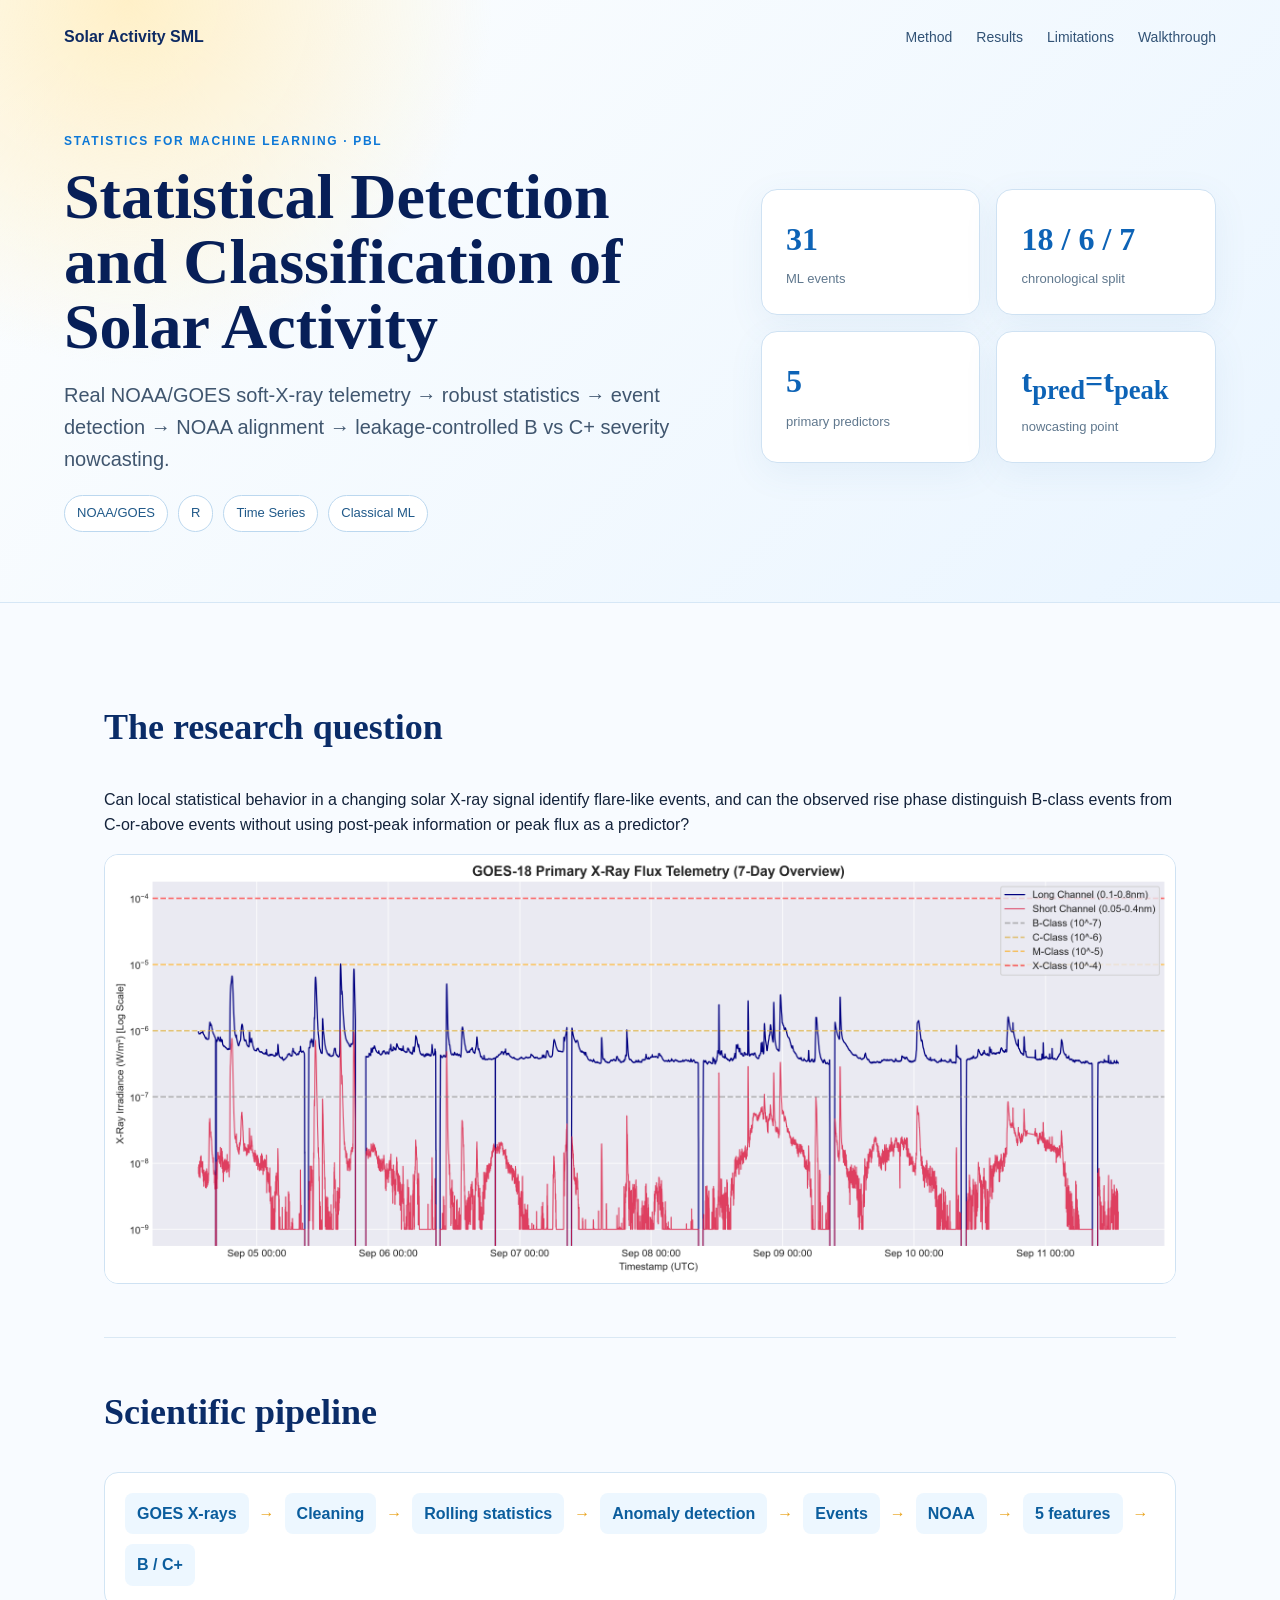
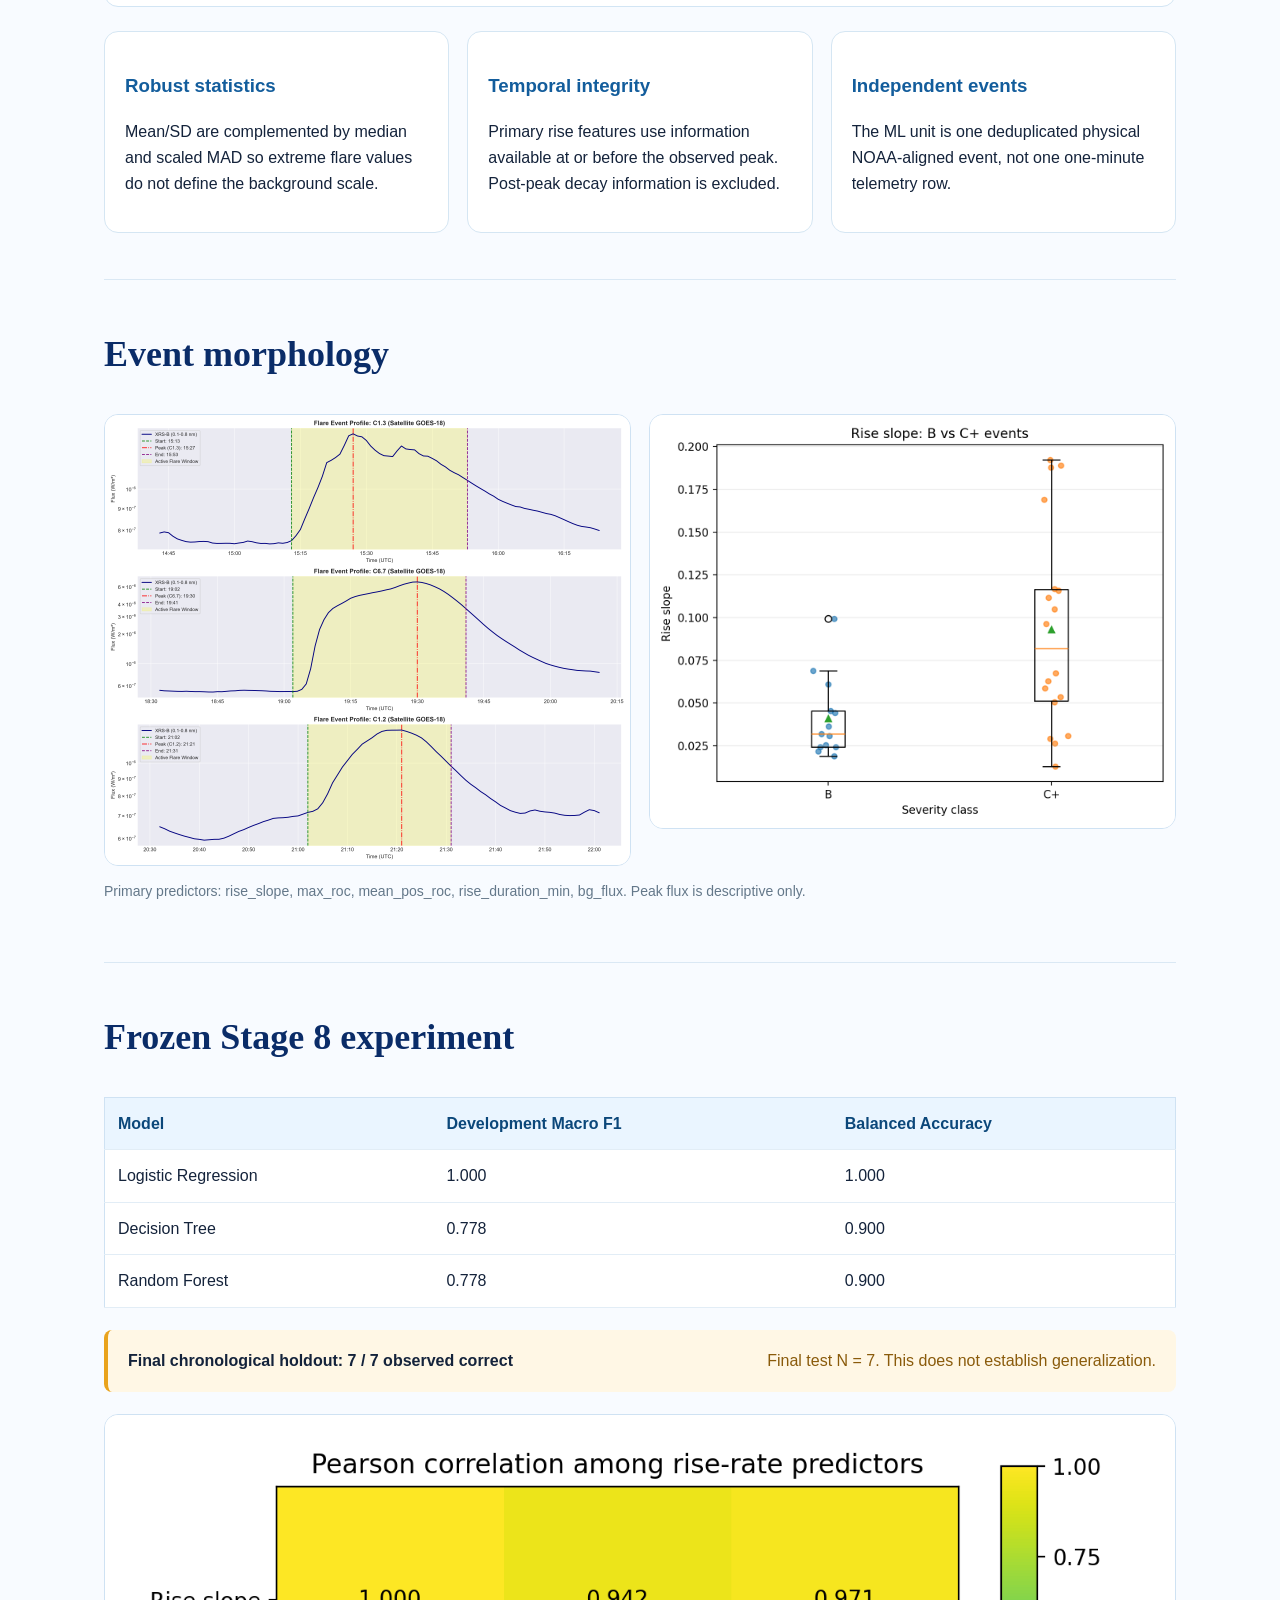
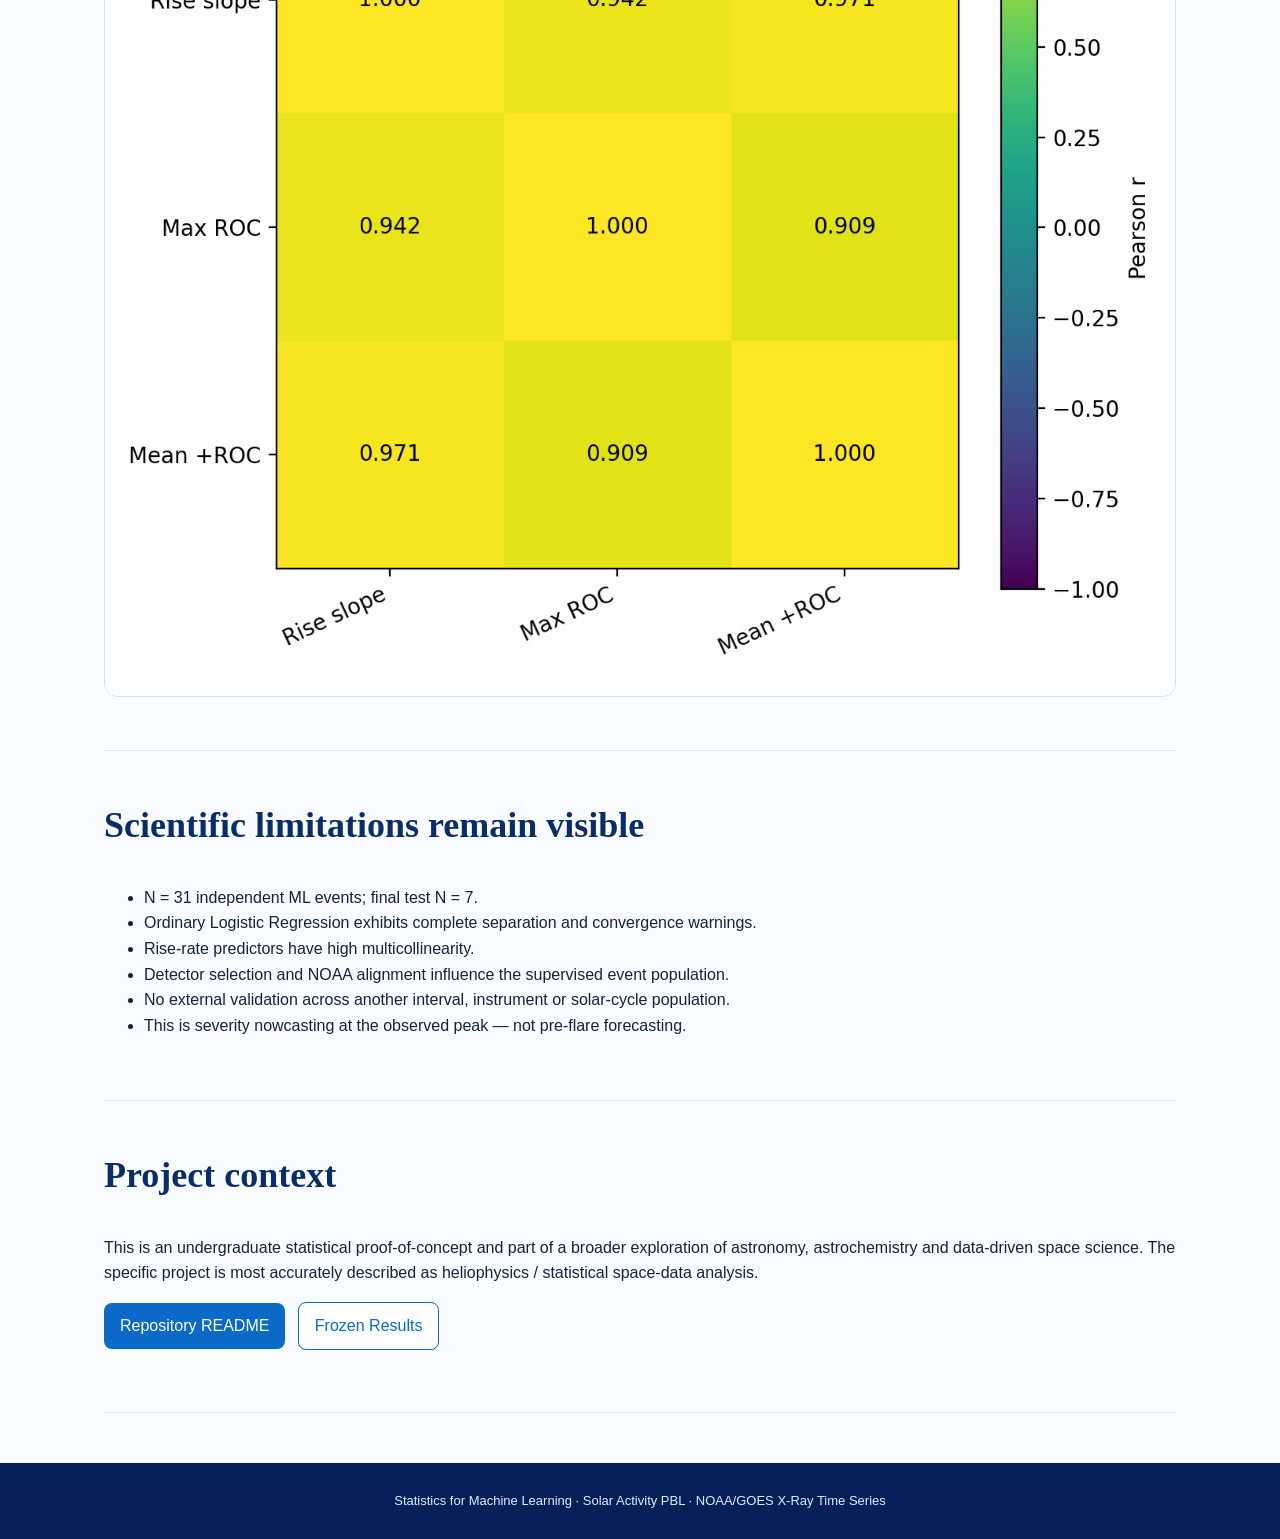
==== index.html @ cb5216b3 "Initial release: solar activity SML PBL" ====
<!doctype html>
<html lang="en">
<head>
  <meta charset="utf-8">
  <meta name="viewport" content="width=device-width,initial-scale=1">
  <meta name="description" content="Statistics for Machine Learning project using NOAA/GOES solar X-ray telemetry for statistical event detection and B vs C+ severity nowcasting.">
  <title>Solar Activity SML | GOES X-Ray Time Series</title>
  <link rel="stylesheet" href="styles.css">
</head>
<body>
<header class="hero">
  <nav><strong>Solar Activity SML</strong><a href="#method">Method</a><a href="#results">Results</a><a href="#limitations">Limitations</a><a href="PROJECT_WALKTHROUGH.md">Walkthrough</a></nav>
  <div class="hero-grid">
    <div>
      <p class="eyebrow">STATISTICS FOR MACHINE LEARNING · PBL</p>
      <h1>Statistical Detection and Classification of Solar Activity</h1>
      <p class="lead">Real NOAA/GOES soft-X-ray telemetry → robust statistics → event detection → NOAA alignment → leakage-controlled B vs C+ severity nowcasting.</p>
      <div class="chips"><span>NOAA/GOES</span><span>R</span><span>Time Series</span><span>Classical ML</span></div>
    </div>
    <div class="metric-grid">
      <div><b>31</b><span>ML events</span></div>
      <div><b>18 / 6 / 7</b><span>chronological split</span></div>
      <div><b>5</b><span>primary predictors</span></div>
      <div><b>t<sub>pred</sub>=t<sub>peak</sub></b><span>nowcasting point</span></div>
    </div>
  </div>
</header>

<main>
<section>
  <h2>The research question</h2>
  <p>Can local statistical behavior in a changing solar X-ray signal identify flare-like events, and can the observed rise phase distinguish B-class events from C-or-above events without using post-peak information or peak flux as a predictor?</p>
  <img src="web-assets/timeseries.png" alt="GOES X-ray time series">
</section>

<section id="method">
  <h2>Scientific pipeline</h2>
  <div class="pipeline">
    <span>GOES X-rays</span><i>→</i><span>Cleaning</span><i>→</i><span>Rolling statistics</span><i>→</i><span>Anomaly detection</span><i>→</i><span>Events</span><i>→</i><span>NOAA</span><i>→</i><span>5 features</span><i>→</i><span>B / C+</span>
  </div>
  <div class="cards">
    <article><h3>Robust statistics</h3><p>Mean/SD are complemented by median and scaled MAD so extreme flare values do not define the background scale.</p></article>
    <article><h3>Temporal integrity</h3><p>Primary rise features use information available at or before the observed peak. Post-peak decay information is excluded.</p></article>
    <article><h3>Independent events</h3><p>The ML unit is one deduplicated physical NOAA-aligned event, not one one-minute telemetry row.</p></article>
  </div>
</section>

<section>
  <h2>Event morphology</h2>
  <div class="two">
    <img src="web-assets/events.png" alt="Detected flare event profiles">
    <img src="web-assets/rise-slope.png" alt="B versus C+ rise slope">
  </div>
  <p class="caption">Primary predictors: rise_slope, max_roc, mean_pos_roc, rise_duration_min, bg_flux. Peak flux is descriptive only.</p>
</section>

<section id="results">
  <h2>Frozen Stage 8 experiment</h2>
  <table>
    <thead><tr><th>Model</th><th>Development Macro F1</th><th>Balanced Accuracy</th></tr></thead>
    <tbody>
      <tr><td>Logistic Regression</td><td>1.000</td><td>1.000</td></tr>
      <tr><td>Decision Tree</td><td>0.778</td><td>0.900</td></tr>
      <tr><td>Random Forest</td><td>0.778</td><td>0.900</td></tr>
    </tbody>
  </table>
  <div class="result-callout"><b>Final chronological holdout: 7 / 7 observed correct</b><span>Final test N = 7. This does not establish generalization.</span></div>
  <img src="web-assets/correlation.png" alt="Rise-rate predictor correlation">
</section>

<section id="limitations">
  <h2>Scientific limitations remain visible</h2>
  <ul>
    <li>N = 31 independent ML events; final test N = 7.</li>
    <li>Ordinary Logistic Regression exhibits complete separation and convergence warnings.</li>
    <li>Rise-rate predictors have high multicollinearity.</li>
    <li>Detector selection and NOAA alignment influence the supervised event population.</li>
    <li>No external validation across another interval, instrument or solar-cycle population.</li>
    <li>This is severity nowcasting at the observed peak — not pre-flare forecasting.</li>
  </ul>
</section>

<section>
  <h2>Project context</h2>
  <p>This is an undergraduate statistical proof-of-concept and part of a broader exploration of astronomy, astrochemistry and data-driven space science. The specific project is most accurately described as heliophysics / statistical space-data analysis.</p>
  <p><a class="button" href="README.md">Repository README</a> <a class="button secondary" href="FINAL_RESULTS.md">Frozen Results</a></p>
</section>
</main>

<footer>Statistics for Machine Learning · Solar Activity PBL · NOAA/GOES X-Ray Time Series</footer>
</body>
</html>
---- styles.css ----
*{box-sizing:border-box}html{scroll-behavior:smooth}body{margin:0;font-family:Inter,Segoe UI,Arial,sans-serif;color:#14233b;background:#f8fbff;line-height:1.6}a{color:#0b69c7}.hero{padding:24px max(5vw,24px) 70px;background:radial-gradient(circle at 10% 0,#fff0c8 0,transparent 28%),linear-gradient(135deg,#fdfefe,#eaf5ff);border-bottom:1px solid #d6e7f6}nav{display:flex;gap:24px;align-items:center;max-width:1200px;margin:auto}nav strong{margin-right:auto;color:#0d2a63}nav a{text-decoration:none;color:#315275;font-size:14px}.hero-grid{max-width:1200px;margin:70px auto 0;display:grid;grid-template-columns:1.4fr 1fr;gap:60px;align-items:center}.eyebrow{font-weight:700;letter-spacing:.14em;color:#0d78d7;font-size:12px}.hero h1{font-family:Georgia,serif;color:#071f58;font-size:clamp(42px,5vw,72px);line-height:1.02;margin:.2em 0}.lead{font-size:20px;color:#40566f;max-width:800px}.chips{display:flex;flex-wrap:wrap;gap:10px}.chips span{padding:7px 12px;border:1px solid #bcd8ef;border-radius:999px;background:#fff;color:#205989;font-size:13px}.metric-grid{display:grid;grid-template-columns:1fr 1fr;gap:16px}.metric-grid div{background:white;border:1px solid #cfe2f3;border-radius:16px;padding:24px;box-shadow:0 10px 35px #4e83ad14}.metric-grid b{display:block;font-family:Georgia,serif;color:#0d63b6;font-size:32px}.metric-grid span{font-size:13px;color:#60788e}main{max-width:1120px;margin:auto;padding:50px 24px}section{padding:46px 0;border-bottom:1px solid #dae8f4}h2{font-family:Georgia,serif;color:#0a2c68;font-size:36px;margin-top:0}h3{color:#135d9c}img{width:100%;border-radius:14px;border:1px solid #cfe2f3;background:white}.pipeline{display:flex;flex-wrap:wrap;gap:10px;align-items:center;padding:20px;border-radius:14px;background:white;border:1px solid #d2e5f4}.pipeline span{padding:8px 12px;background:#edf7ff;border-radius:8px;color:#0b5d9d;font-weight:600}.pipeline i{color:#e9a31d;font-style:normal}.cards,.two{display:grid;grid-template-columns:repeat(3,1fr);gap:18px;margin-top:24px}.two{grid-template-columns:1fr 1fr}.cards article{background:#fff;border:1px solid #d5e6f3;border-radius:14px;padding:20px}.caption{font-size:14px;color:#64788a}table{width:100%;border-collapse:collapse;background:white;border:1px solid #cfe2f3}th,td{text-align:left;padding:13px;border-bottom:1px solid #e2edf6}th{background:#eaf5ff;color:#0b477a}.result-callout{display:flex;justify-content:space-between;gap:20px;margin:22px 0;padding:18px 20px;background:#fff7e5;border-left:4px solid #e9a31d;border-radius:8px}.result-callout span{color:#8a5b0b}.button{display:inline-block;padding:10px 16px;border-radius:8px;background:#0b69c7;color:white;text-decoration:none;margin-right:8px}.button.secondary{background:#fff;color:#0b69c7;border:1px solid #0b69c7}footer{text-align:center;padding:28px;background:#071f58;color:#dbeeff;font-size:13px}@media(max-width:800px){.hero-grid,.cards,.two{grid-template-columns:1fr}.metric-grid{grid-template-columns:1fr 1fr}nav a{display:none}.result-callout{flex-direction:column}}
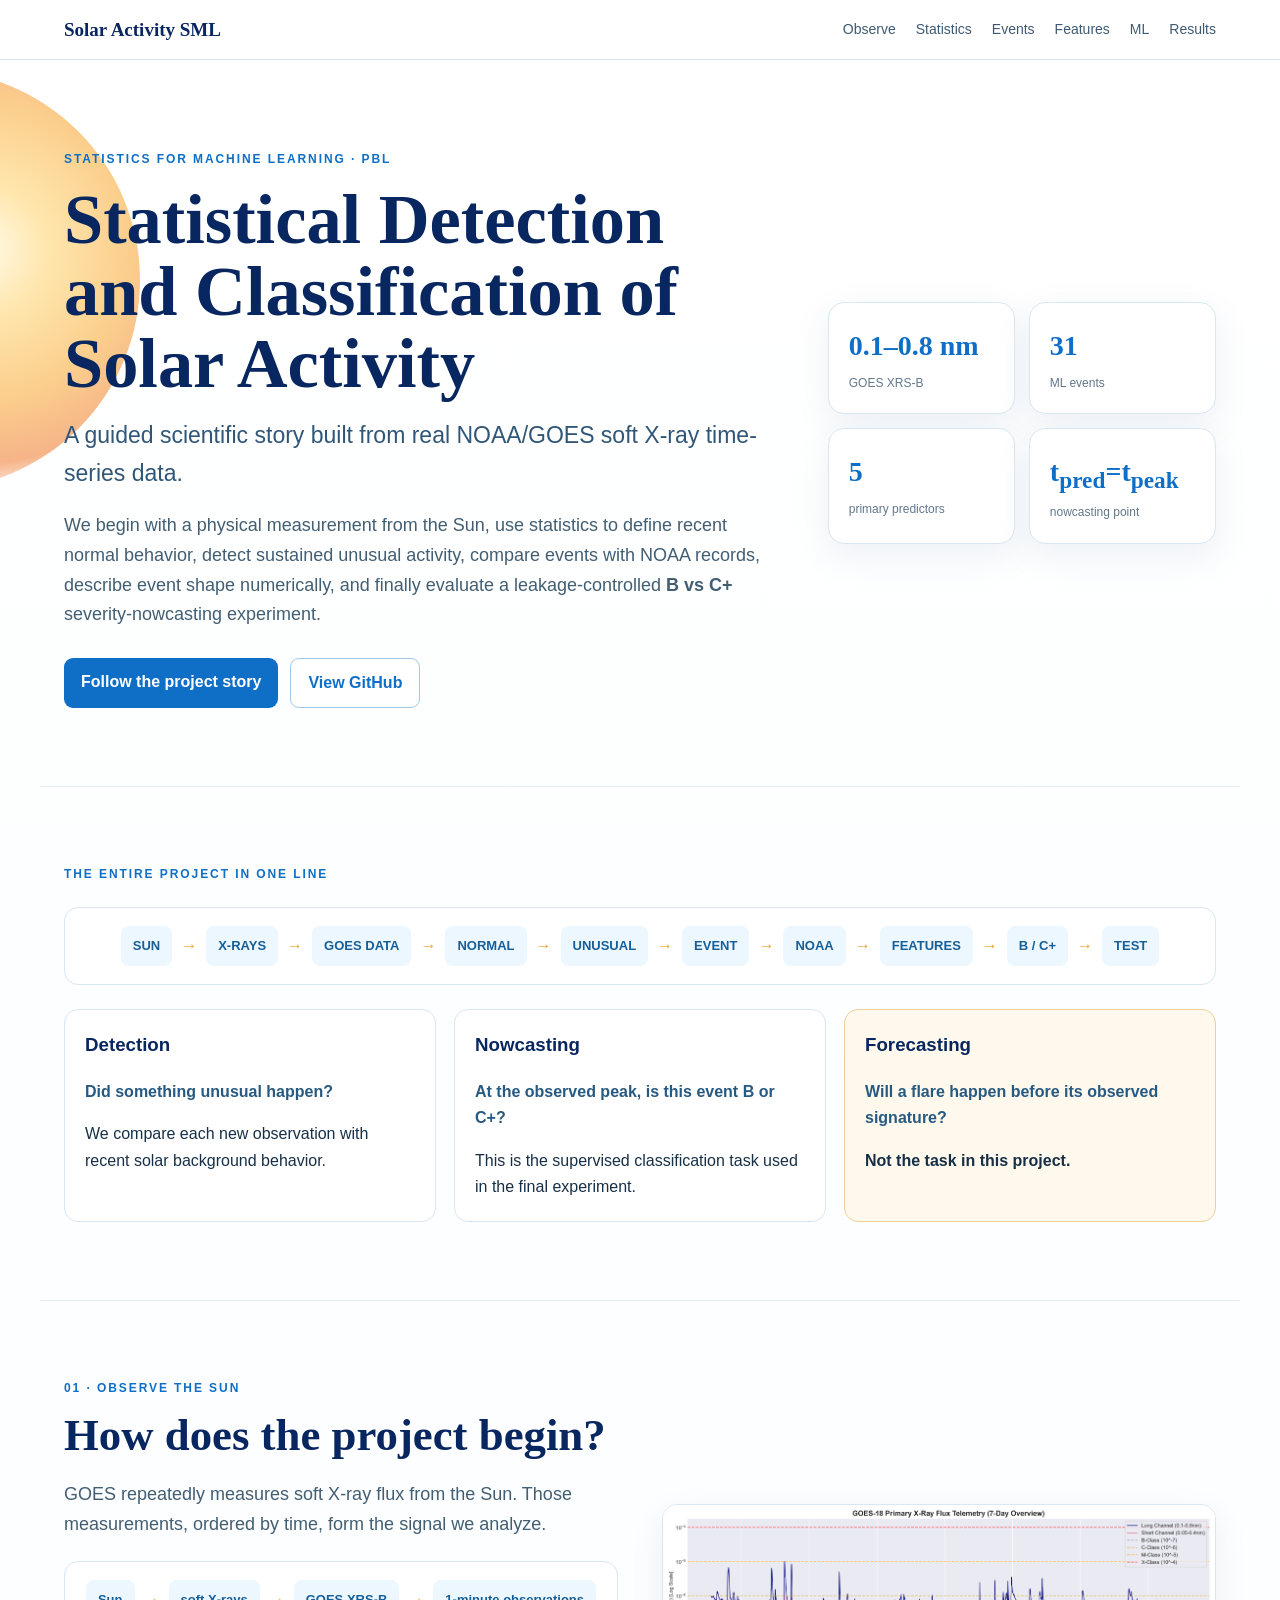
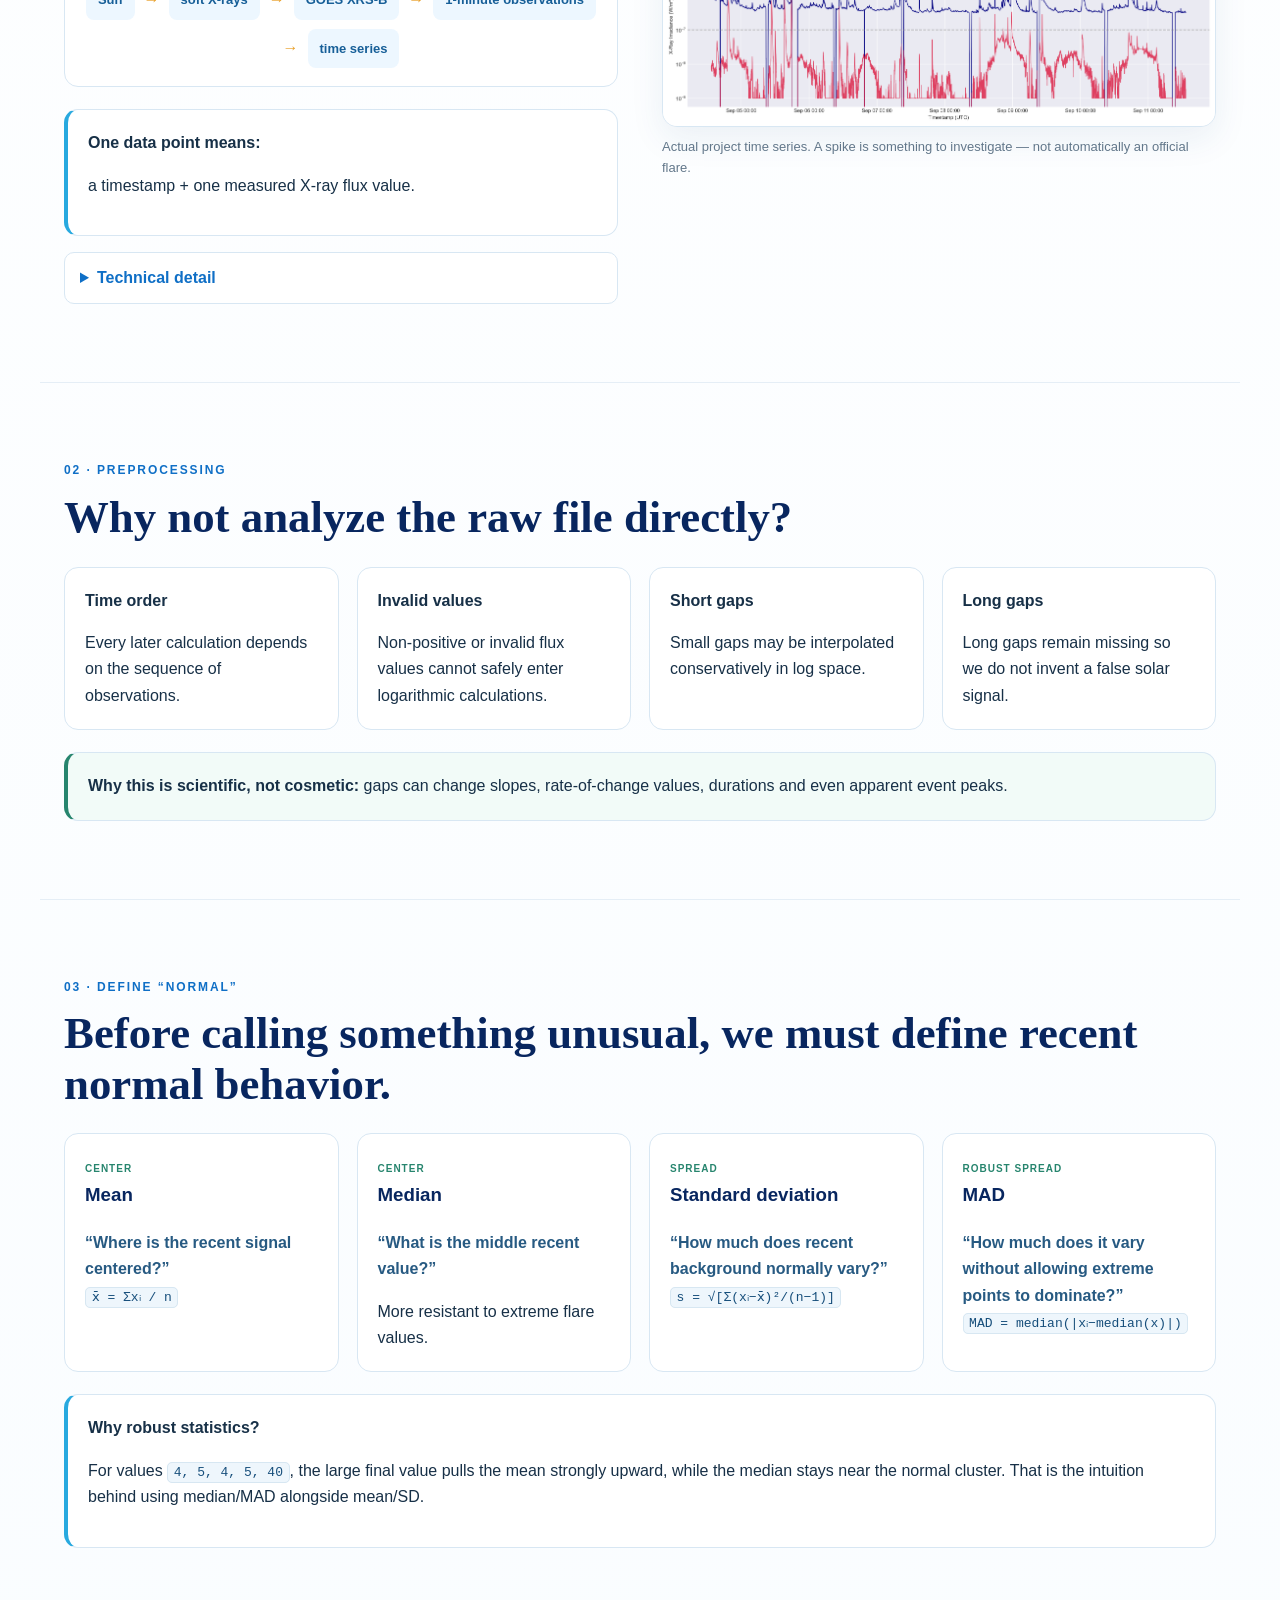
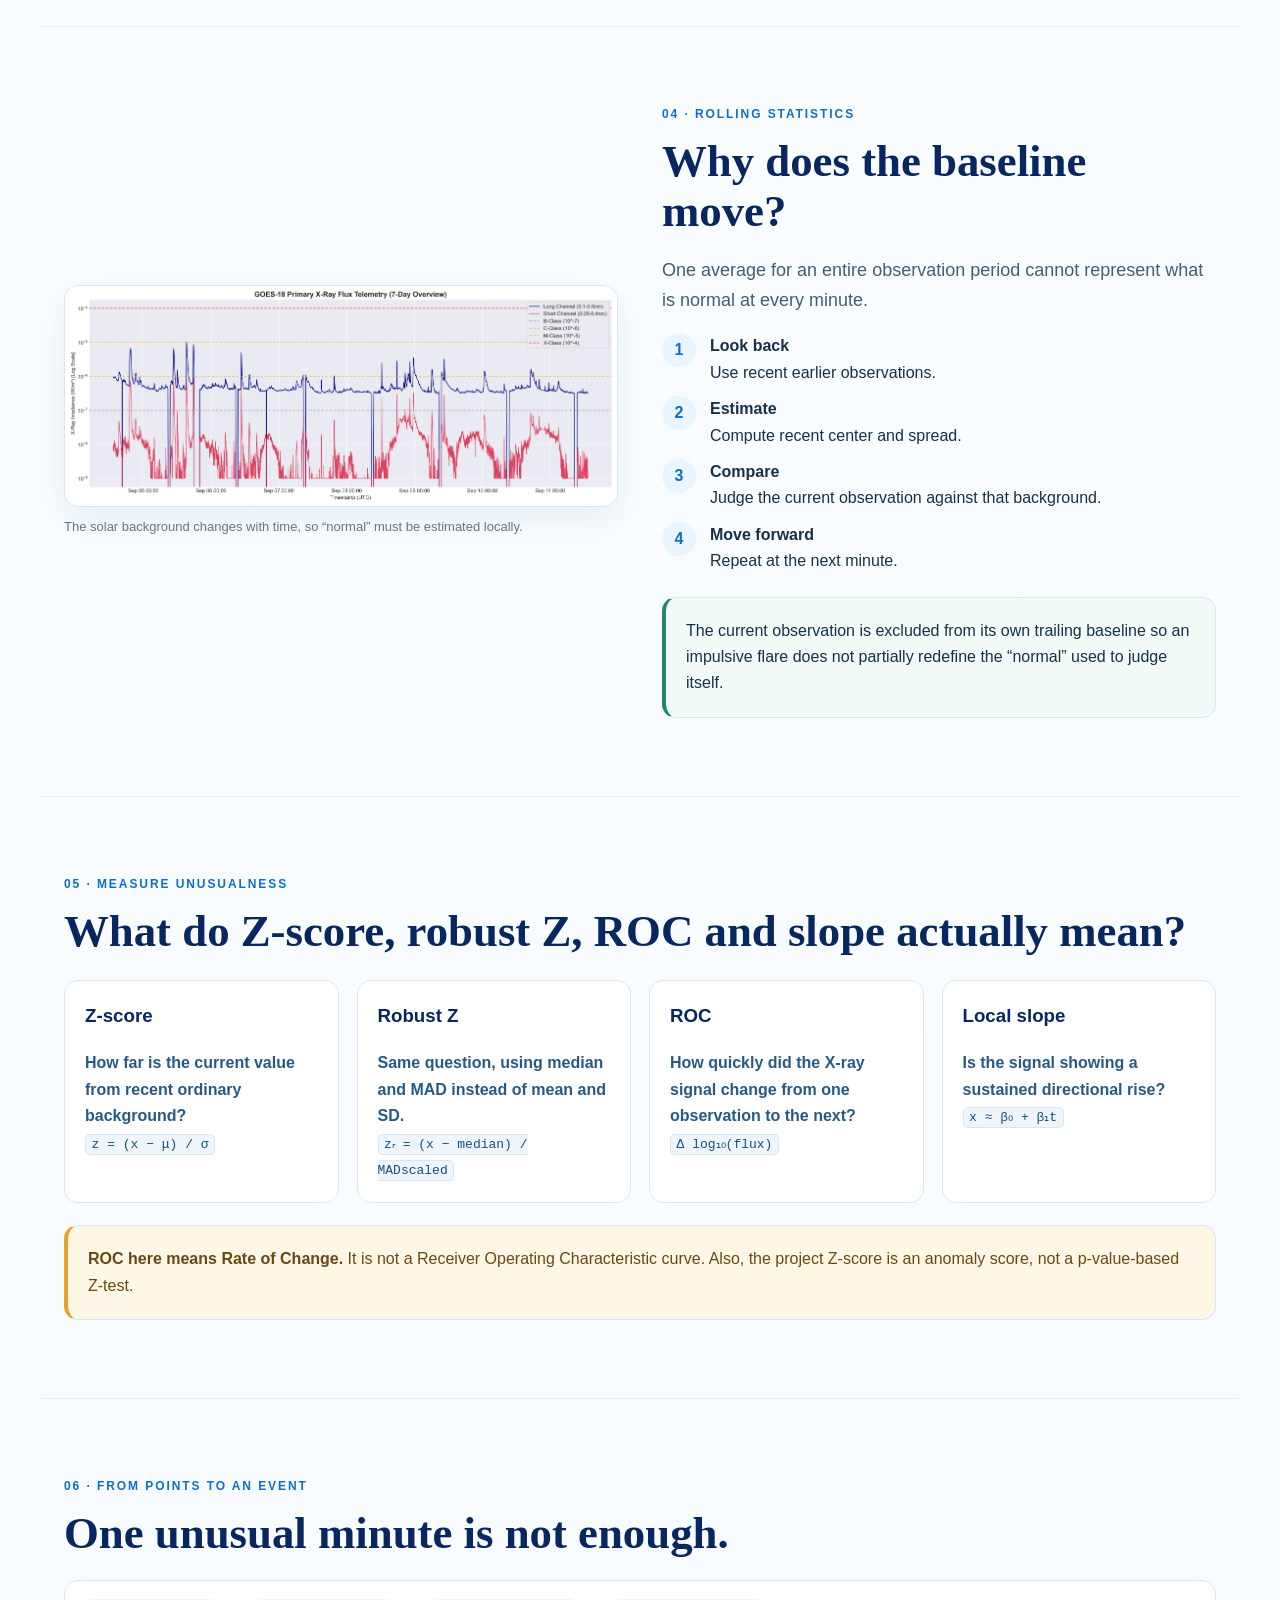
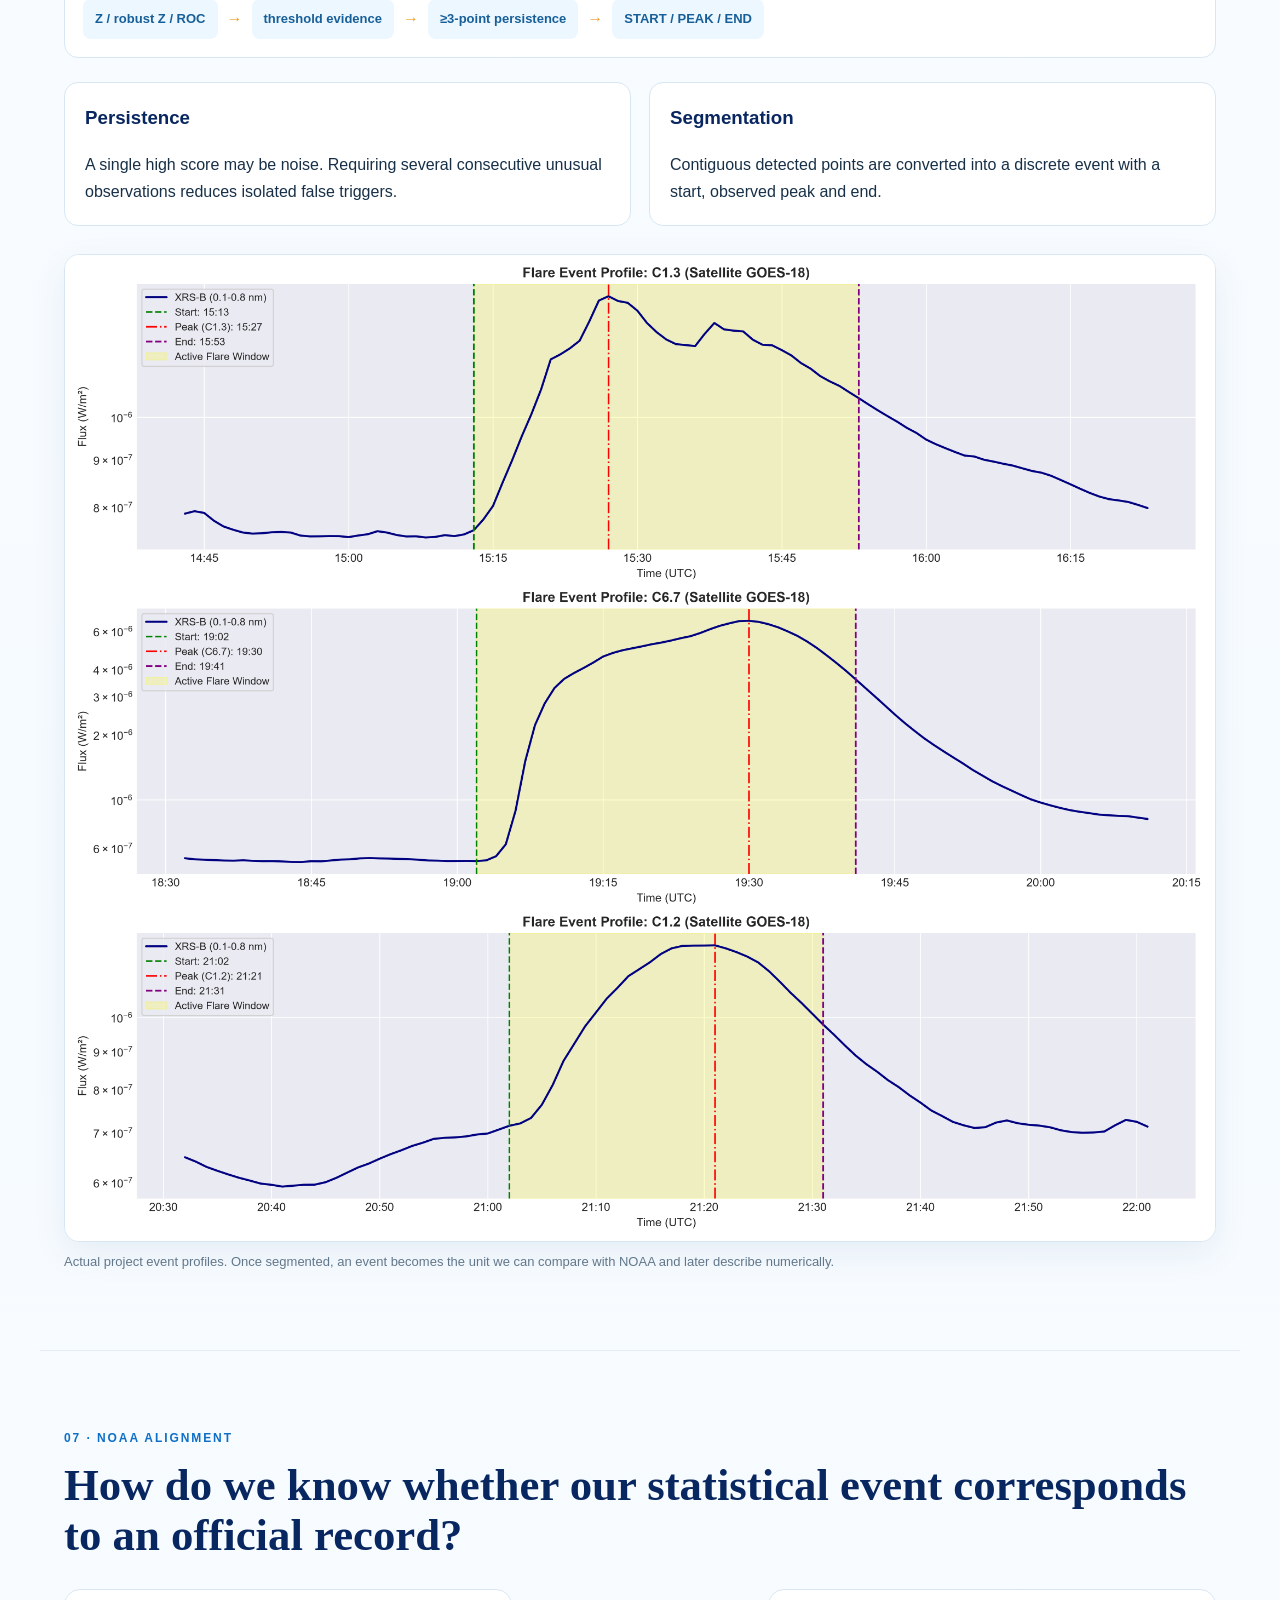
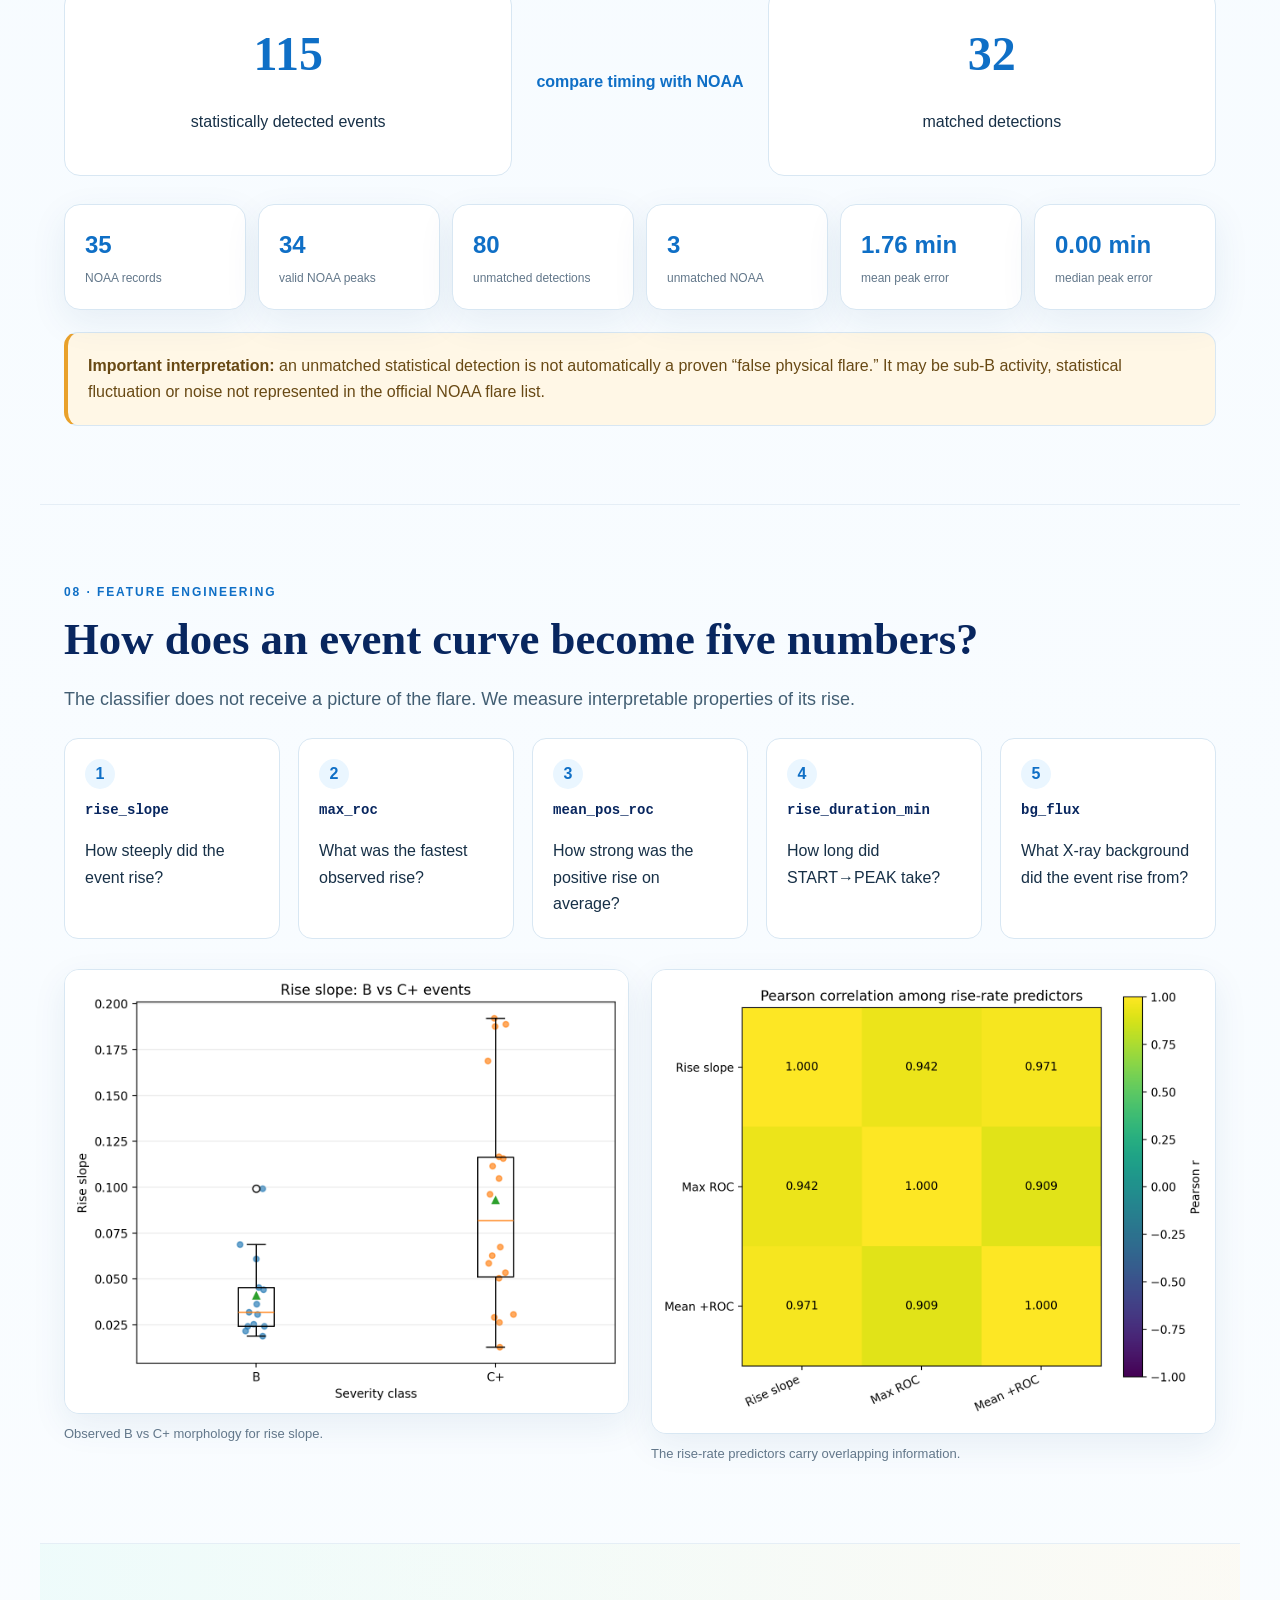
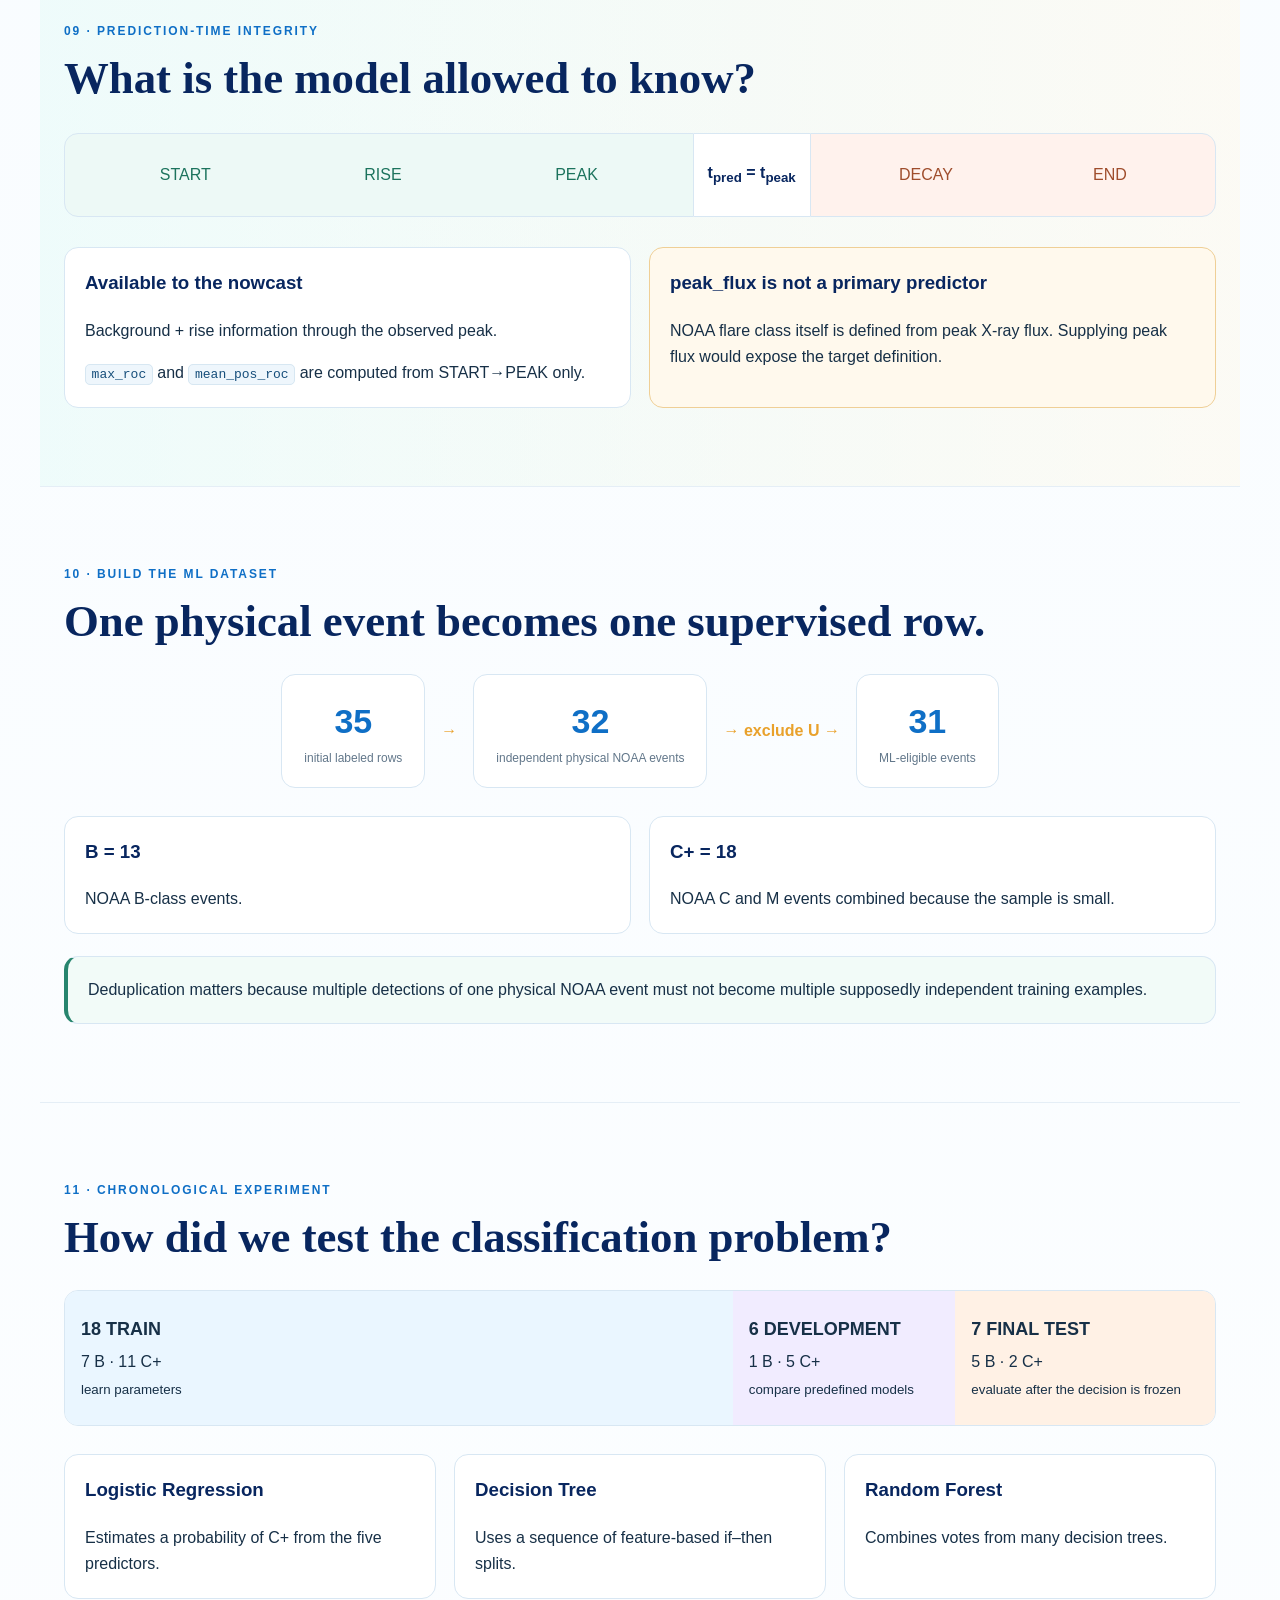
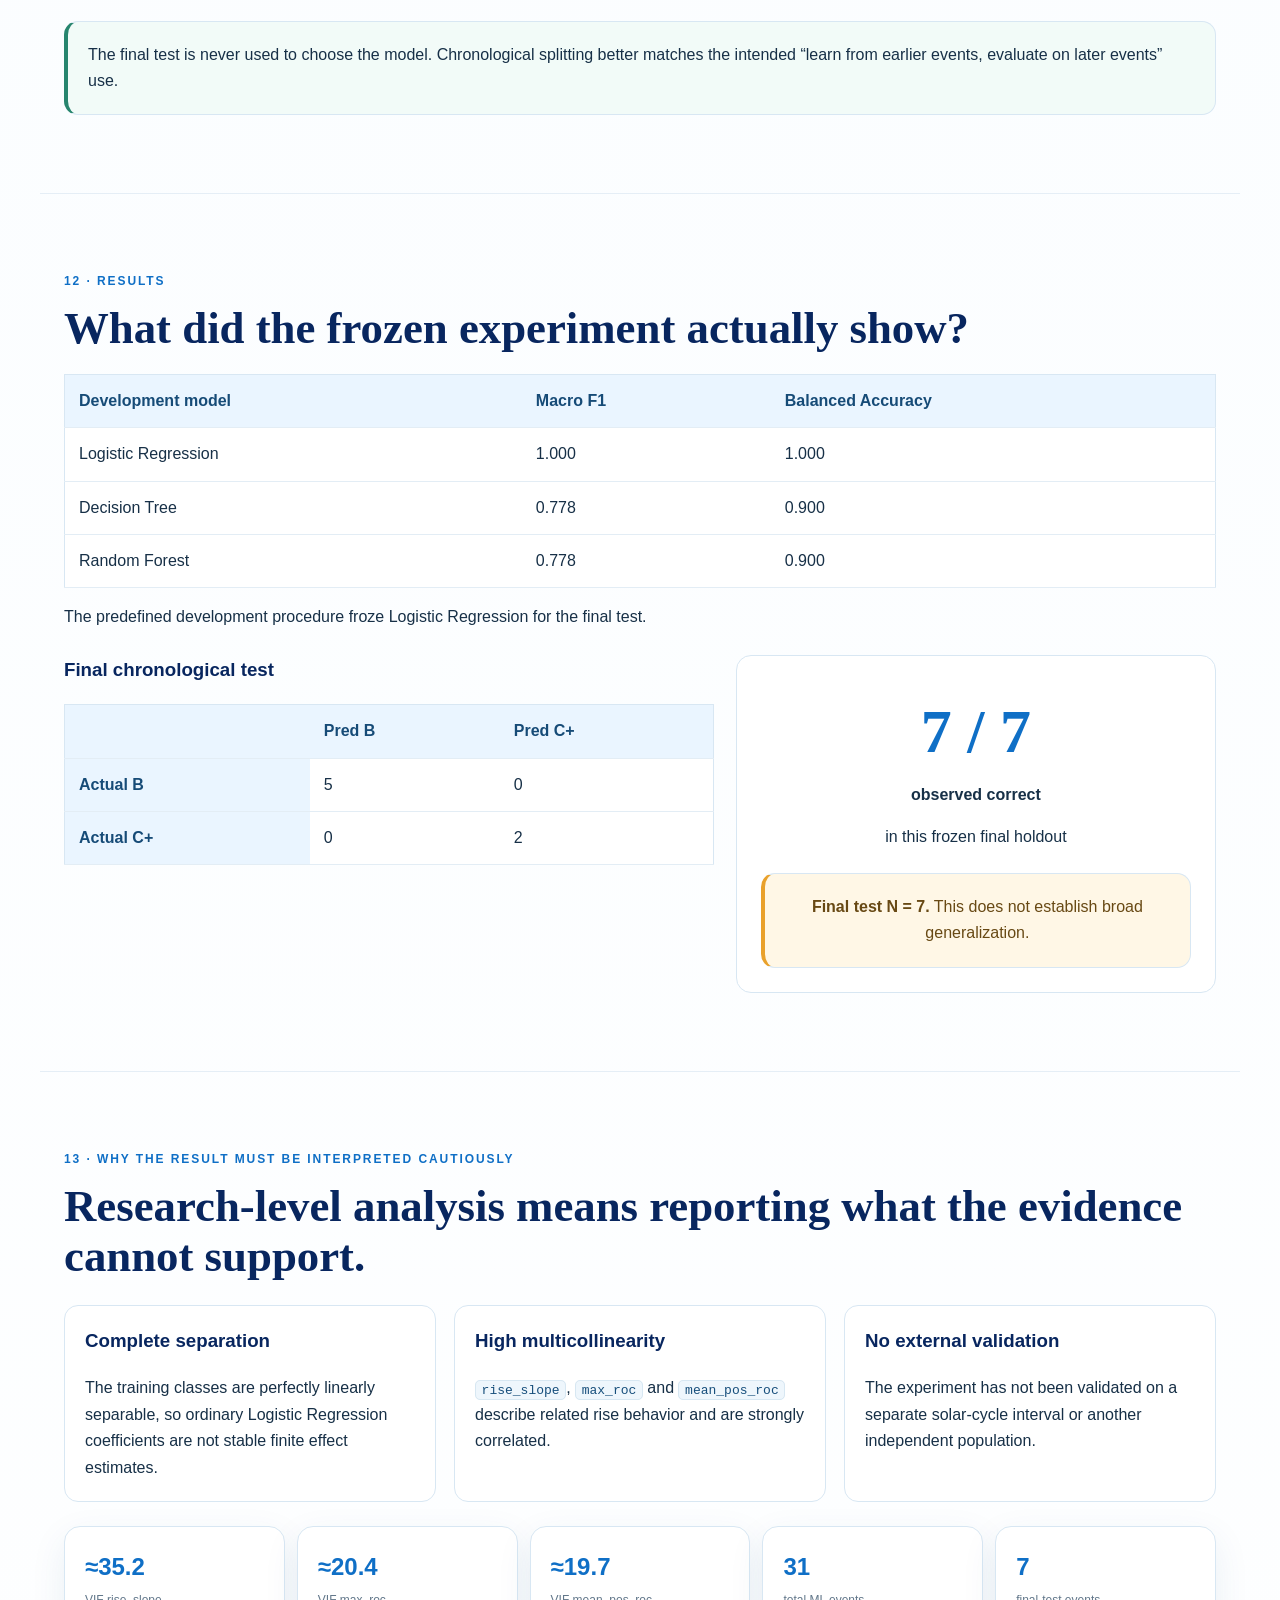
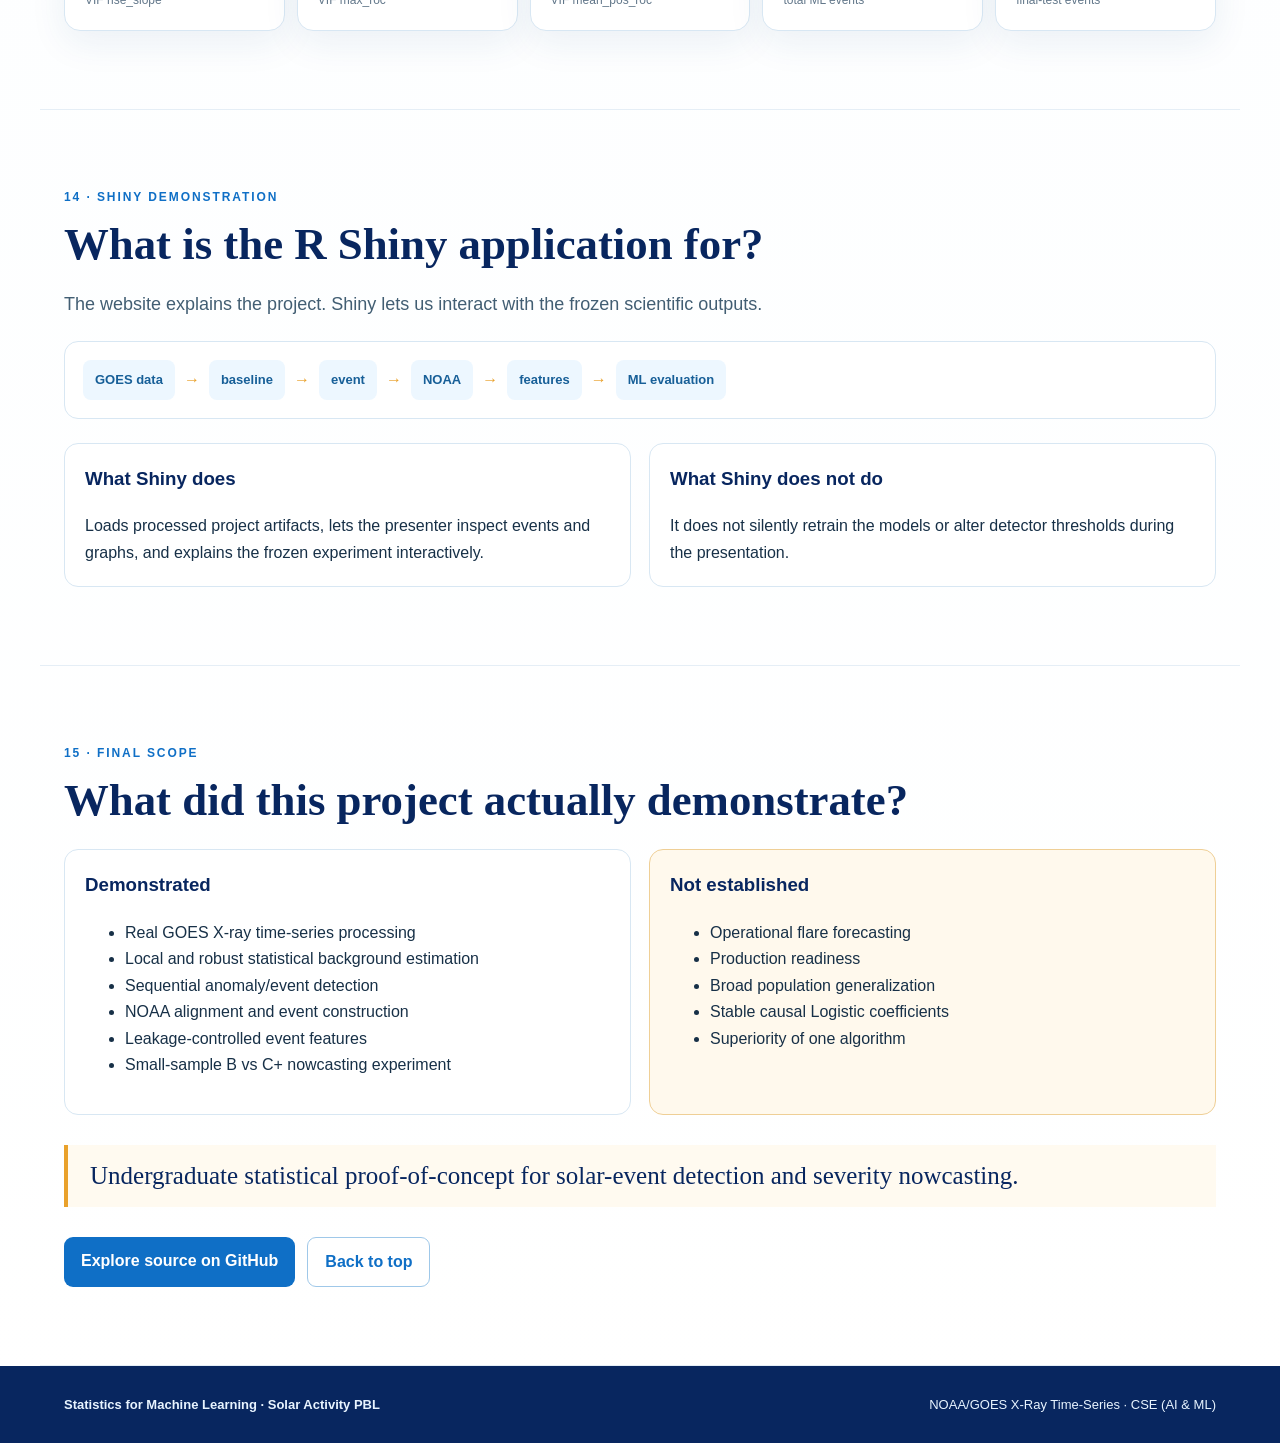
==== commit 2633726c: "Final presentation polish: guided website and Shiny GUI" ====
--- a/index.html
+++ b/index.html
@@ -3,90 +3,407 @@
 <head>
   <meta charset="utf-8">
   <meta name="viewport" content="width=device-width,initial-scale=1">
-  <meta name="description" content="Statistics for Machine Learning project using NOAA/GOES solar X-ray telemetry for statistical event detection and B vs C+ severity nowcasting.">
-  <title>Solar Activity SML | GOES X-Ray Time Series</title>
+  <meta name="description" content="A guided scientific explanation of statistical solar-activity detection and B vs C+ severity nowcasting using NOAA/GOES soft X-ray time-series data.">
+  <title>Solar Activity SML — GOES X-Ray Statistical Study</title>
   <link rel="stylesheet" href="styles.css">
 </head>
 <body>
-<header class="hero">
-  <nav><strong>Solar Activity SML</strong><a href="#method">Method</a><a href="#results">Results</a><a href="#limitations">Limitations</a><a href="PROJECT_WALKTHROUGH.md">Walkthrough</a></nav>
-  <div class="hero-grid">
-    <div>
+<header class="site-header">
+  <nav class="nav-wrap">
+    <a class="brand" href="#top">Solar Activity SML</a>
+    <div class="nav-links">
+      <a href="#observe">Observe</a>
+      <a href="#statistics">Statistics</a>
+      <a href="#events">Events</a>
+      <a href="#features">Features</a>
+      <a href="#ml">ML</a>
+      <a href="#results">Results</a>
+    </div>
+  </nav>
+</header>
+
+<main id="top">
+  <section class="hero section-shell">
+    <div class="hero-copy">
       <p class="eyebrow">STATISTICS FOR MACHINE LEARNING · PBL</p>
       <h1>Statistical Detection and Classification of Solar Activity</h1>
-      <p class="lead">Real NOAA/GOES soft-X-ray telemetry → robust statistics → event detection → NOAA alignment → leakage-controlled B vs C+ severity nowcasting.</p>
-      <div class="chips"><span>NOAA/GOES</span><span>R</span><span>Time Series</span><span>Classical ML</span></div>
-    </div>
-    <div class="metric-grid">
-      <div><b>31</b><span>ML events</span></div>
-      <div><b>18 / 6 / 7</b><span>chronological split</span></div>
-      <div><b>5</b><span>primary predictors</span></div>
-      <div><b>t<sub>pred</sub>=t<sub>peak</sub></b><span>nowcasting point</span></div>
-    </div>
-  </div>
-</header>
-
-<main>
-<section>
-  <h2>The research question</h2>
-  <p>Can local statistical behavior in a changing solar X-ray signal identify flare-like events, and can the observed rise phase distinguish B-class events from C-or-above events without using post-peak information or peak flux as a predictor?</p>
-  <img src="web-assets/timeseries.png" alt="GOES X-ray time series">
-</section>
-
-<section id="method">
-  <h2>Scientific pipeline</h2>
-  <div class="pipeline">
-    <span>GOES X-rays</span><i>→</i><span>Cleaning</span><i>→</i><span>Rolling statistics</span><i>→</i><span>Anomaly detection</span><i>→</i><span>Events</span><i>→</i><span>NOAA</span><i>→</i><span>5 features</span><i>→</i><span>B / C+</span>
-  </div>
-  <div class="cards">
-    <article><h3>Robust statistics</h3><p>Mean/SD are complemented by median and scaled MAD so extreme flare values do not define the background scale.</p></article>
-    <article><h3>Temporal integrity</h3><p>Primary rise features use information available at or before the observed peak. Post-peak decay information is excluded.</p></article>
-    <article><h3>Independent events</h3><p>The ML unit is one deduplicated physical NOAA-aligned event, not one one-minute telemetry row.</p></article>
-  </div>
-</section>
-
-<section>
-  <h2>Event morphology</h2>
-  <div class="two">
-    <img src="web-assets/events.png" alt="Detected flare event profiles">
-    <img src="web-assets/rise-slope.png" alt="B versus C+ rise slope">
-  </div>
-  <p class="caption">Primary predictors: rise_slope, max_roc, mean_pos_roc, rise_duration_min, bg_flux. Peak flux is descriptive only.</p>
-</section>
-
-<section id="results">
-  <h2>Frozen Stage 8 experiment</h2>
-  <table>
-    <thead><tr><th>Model</th><th>Development Macro F1</th><th>Balanced Accuracy</th></tr></thead>
-    <tbody>
-      <tr><td>Logistic Regression</td><td>1.000</td><td>1.000</td></tr>
-      <tr><td>Decision Tree</td><td>0.778</td><td>0.900</td></tr>
-      <tr><td>Random Forest</td><td>0.778</td><td>0.900</td></tr>
-    </tbody>
-  </table>
-  <div class="result-callout"><b>Final chronological holdout: 7 / 7 observed correct</b><span>Final test N = 7. This does not establish generalization.</span></div>
-  <img src="web-assets/correlation.png" alt="Rise-rate predictor correlation">
-</section>
-
-<section id="limitations">
-  <h2>Scientific limitations remain visible</h2>
-  <ul>
-    <li>N = 31 independent ML events; final test N = 7.</li>
-    <li>Ordinary Logistic Regression exhibits complete separation and convergence warnings.</li>
-    <li>Rise-rate predictors have high multicollinearity.</li>
-    <li>Detector selection and NOAA alignment influence the supervised event population.</li>
-    <li>No external validation across another interval, instrument or solar-cycle population.</li>
-    <li>This is severity nowcasting at the observed peak — not pre-flare forecasting.</li>
-  </ul>
-</section>
-
-<section>
-  <h2>Project context</h2>
-  <p>This is an undergraduate statistical proof-of-concept and part of a broader exploration of astronomy, astrochemistry and data-driven space science. The specific project is most accurately described as heliophysics / statistical space-data analysis.</p>
-  <p><a class="button" href="README.md">Repository README</a> <a class="button secondary" href="FINAL_RESULTS.md">Frozen Results</a></p>
-</section>
+      <p class="hero-subtitle">A guided scientific story built from real NOAA/GOES soft X-ray time-series data.</p>
+      <p class="hero-summary">
+        We begin with a physical measurement from the Sun, use statistics to define recent normal behavior,
+        detect sustained unusual activity, compare events with NOAA records, describe event shape numerically,
+        and finally evaluate a leakage-controlled <strong>B vs C+</strong> severity-nowcasting experiment.
+      </p>
+      <div class="hero-actions">
+        <a class="btn primary" href="#story">Follow the project story</a>
+        <a class="btn secondary" href="https://github.com/Starcloud-retro/solar-xray-statistical-dectection-classification" target="_blank" rel="noopener">View GitHub</a>
+      </div>
+    </div>
+    <div class="hero-metrics">
+      <div class="metric"><span class="metric-value">0.1–0.8 nm</span><span class="metric-label">GOES XRS-B</span></div>
+      <div class="metric"><span class="metric-value">31</span><span class="metric-label">ML events</span></div>
+      <div class="metric"><span class="metric-value">5</span><span class="metric-label">primary predictors</span></div>
+      <div class="metric"><span class="metric-value">t<sub>pred</sub>=t<sub>peak</sub></span><span class="metric-label">nowcasting point</span></div>
+    </div>
+  </section>
+
+  <section id="story" class="section-shell">
+    <div class="section-kicker">THE ENTIRE PROJECT IN ONE LINE</div>
+    <div class="journey">
+      <span>SUN</span><b>→</b><span>X-RAYS</span><b>→</b><span>GOES DATA</span><b>→</b>
+      <span>NORMAL</span><b>→</b><span>UNUSUAL</span><b>→</b><span>EVENT</span><b>→</b>
+      <span>NOAA</span><b>→</b><span>FEATURES</span><b>→</b><span>B / C+</span><b>→</b><span>TEST</span>
+    </div>
+    <div class="three-cards">
+      <article>
+        <h3>Detection</h3>
+        <p class="question">Did something unusual happen?</p>
+        <p>We compare each new observation with recent solar background behavior.</p>
+      </article>
+      <article>
+        <h3>Nowcasting</h3>
+        <p class="question">At the observed peak, is this event B or C+?</p>
+        <p>This is the supervised classification task used in the final experiment.</p>
+      </article>
+      <article class="muted-card">
+        <h3>Forecasting</h3>
+        <p class="question">Will a flare happen before its observed signature?</p>
+        <p><strong>Not the task in this project.</strong></p>
+      </article>
+    </div>
+  </section>
+
+  <section id="observe" class="section-shell split">
+    <div>
+      <div class="section-kicker">01 · OBSERVE THE SUN</div>
+      <h2>How does the project begin?</h2>
+      <p class="lead">GOES repeatedly measures soft X-ray flux from the Sun. Those measurements, ordered by time, form the signal we analyze.</p>
+      <div class="concept-chain">
+        <span>Sun</span><b>→</b><span>soft X-rays</span><b>→</b><span>GOES XRS-B</span><b>→</b><span>1-minute observations</span><b>→</b><span>time series</span>
+      </div>
+      <div class="teach-box">
+        <strong>One data point means:</strong>
+        <p>a timestamp + one measured X-ray flux value.</p>
+      </div>
+      <details>
+        <summary>Technical detail</summary>
+        <p>The main analysis channel is GOES XRS-B, the 0.1–0.8 nm soft X-ray band used by NOAA for flare classification. Flux is measured in W/m².</p>
+      </details>
+    </div>
+    <figure>
+      <img src="web-assets/timeseries.png" alt="Actual GOES X-ray time series from the project">
+      <figcaption>Actual project time series. A spike is something to investigate — not automatically an official flare.</figcaption>
+    </figure>
+  </section>
+
+  <section class="section-shell">
+    <div class="section-kicker">02 · PREPROCESSING</div>
+    <h2>Why not analyze the raw file directly?</h2>
+    <div class="four-cards">
+      <article><strong>Time order</strong><p>Every later calculation depends on the sequence of observations.</p></article>
+      <article><strong>Invalid values</strong><p>Non-positive or invalid flux values cannot safely enter logarithmic calculations.</p></article>
+      <article><strong>Short gaps</strong><p>Small gaps may be interpolated conservatively in log space.</p></article>
+      <article><strong>Long gaps</strong><p>Long gaps remain missing so we do not invent a false solar signal.</p></article>
+    </div>
+    <div class="research-note"><strong>Why this is scientific, not cosmetic:</strong> gaps can change slopes, rate-of-change values, durations and even apparent event peaks.</div>
+  </section>
+
+  <section id="statistics" class="section-shell">
+    <div class="section-kicker">03 · DEFINE “NORMAL”</div>
+    <h2>Before calling something unusual, we must define recent normal behavior.</h2>
+    <div class="stats-grid">
+      <article>
+        <span class="tag">CENTER</span><h3>Mean</h3>
+        <p class="simple">“Where is the recent signal centered?”</p>
+        <code>x̄ = Σxᵢ / n</code>
+      </article>
+      <article>
+        <span class="tag">CENTER</span><h3>Median</h3>
+        <p class="simple">“What is the middle recent value?”</p>
+        <p>More resistant to extreme flare values.</p>
+      </article>
+      <article>
+        <span class="tag">SPREAD</span><h3>Standard deviation</h3>
+        <p class="simple">“How much does recent background normally vary?”</p>
+        <code>s = √[Σ(xᵢ−x̄)²/(n−1)]</code>
+      </article>
+      <article>
+        <span class="tag">ROBUST SPREAD</span><h3>MAD</h3>
+        <p class="simple">“How much does it vary without allowing extreme points to dominate?”</p>
+        <code>MAD = median(|xᵢ−median(x)|)</code>
+      </article>
+    </div>
+    <div class="example-box">
+      <div><strong>Why robust statistics?</strong></div>
+      <p>For values <code>4, 5, 4, 5, 40</code>, the large final value pulls the mean strongly upward, while the median stays near the normal cluster. That is the intuition behind using median/MAD alongside mean/SD.</p>
+    </div>
+  </section>
+
+  <section class="section-shell split reverse">
+    <figure>
+      <img src="web-assets/timeseries.png" alt="GOES time series used to explain local background">
+      <figcaption>The solar background changes with time, so “normal” must be estimated locally.</figcaption>
+    </figure>
+    <div>
+      <div class="section-kicker">04 · ROLLING STATISTICS</div>
+      <h2>Why does the baseline move?</h2>
+      <p class="lead">One average for an entire observation period cannot represent what is normal at every minute.</p>
+      <div class="step-list">
+        <div><span>1</span><p><strong>Look back</strong><br>Use recent earlier observations.</p></div>
+        <div><span>2</span><p><strong>Estimate</strong><br>Compute recent center and spread.</p></div>
+        <div><span>3</span><p><strong>Compare</strong><br>Judge the current observation against that background.</p></div>
+        <div><span>4</span><p><strong>Move forward</strong><br>Repeat at the next minute.</p></div>
+      </div>
+      <div class="research-note">The current observation is excluded from its own trailing baseline so an impulsive flare does not partially redefine the “normal” used to judge itself.</div>
+    </div>
+  </section>
+
+  <section class="section-shell">
+    <div class="section-kicker">05 · MEASURE UNUSUALNESS</div>
+    <h2>What do Z-score, robust Z, ROC and slope actually mean?</h2>
+    <div class="four-cards">
+      <article>
+        <h3>Z-score</h3>
+        <p class="simple">How far is the current value from recent ordinary background?</p>
+        <code>z = (x − μ) / σ</code>
+      </article>
+      <article>
+        <h3>Robust Z</h3>
+        <p class="simple">Same question, using median and MAD instead of mean and SD.</p>
+        <code>zᵣ = (x − median) / MADscaled</code>
+      </article>
+      <article>
+        <h3>ROC</h3>
+        <p class="simple">How quickly did the X-ray signal change from one observation to the next?</p>
+        <code>Δ log₁₀(flux)</code>
+      </article>
+      <article>
+        <h3>Local slope</h3>
+        <p class="simple">Is the signal showing a sustained directional rise?</p>
+        <code>x ≈ β₀ + β₁t</code>
+      </article>
+    </div>
+    <div class="warning-note"><strong>ROC here means Rate of Change.</strong> It is not a Receiver Operating Characteristic curve. Also, the project Z-score is an anomaly score, not a p-value-based Z-test.</div>
+  </section>
+
+  <section id="events" class="section-shell">
+    <div class="section-kicker">06 · FROM POINTS TO AN EVENT</div>
+    <h2>One unusual minute is not enough.</h2>
+    <div class="journey compact">
+      <span>Z / robust Z / ROC</span><b>→</b><span>threshold evidence</span><b>→</b><span>≥3-point persistence</span><b>→</b><span>START / PEAK / END</span>
+    </div>
+    <div class="two-cards">
+      <article>
+        <h3>Persistence</h3>
+        <p>A single high score may be noise. Requiring several consecutive unusual observations reduces isolated false triggers.</p>
+      </article>
+      <article>
+        <h3>Segmentation</h3>
+        <p>Contiguous detected points are converted into a discrete event with a start, observed peak and end.</p>
+      </article>
+    </div>
+    <figure class="wide-figure">
+      <img src="web-assets/events.png" alt="Actual event profiles from the project">
+      <figcaption>Actual project event profiles. Once segmented, an event becomes the unit we can compare with NOAA and later describe numerically.</figcaption>
+    </figure>
+  </section>
+
+  <section class="section-shell">
+    <div class="section-kicker">07 · NOAA ALIGNMENT</div>
+    <h2>How do we know whether our statistical event corresponds to an official record?</h2>
+    <div class="alignment">
+      <div><span class="big-number">115</span><p>statistically detected events</p></div>
+      <b>compare timing with NOAA</b>
+      <div><span class="big-number">32</span><p>matched detections</p></div>
+    </div>
+    <div class="metrics-row">
+      <div><strong>35</strong><span>NOAA records</span></div>
+      <div><strong>34</strong><span>valid NOAA peaks</span></div>
+      <div><strong>80</strong><span>unmatched detections</span></div>
+      <div><strong>3</strong><span>unmatched NOAA</span></div>
+      <div><strong>1.76 min</strong><span>mean peak error</span></div>
+      <div><strong>0.00 min</strong><span>median peak error</span></div>
+    </div>
+    <div class="warning-note"><strong>Important interpretation:</strong> an unmatched statistical detection is not automatically a proven “false physical flare.” It may be sub-B activity, statistical fluctuation or noise not represented in the official NOAA flare list.</div>
+  </section>
+
+  <section id="features" class="section-shell">
+    <div class="section-kicker">08 · FEATURE ENGINEERING</div>
+    <h2>How does an event curve become five numbers?</h2>
+    <p class="lead">The classifier does not receive a picture of the flare. We measure interpretable properties of its rise.</p>
+    <div class="five-features">
+      <article><span>1</span><h3>rise_slope</h3><p>How steeply did the event rise?</p></article>
+      <article><span>2</span><h3>max_roc</h3><p>What was the fastest observed rise?</p></article>
+      <article><span>3</span><h3>mean_pos_roc</h3><p>How strong was the positive rise on average?</p></article>
+      <article><span>4</span><h3>rise_duration_min</h3><p>How long did START→PEAK take?</p></article>
+      <article><span>5</span><h3>bg_flux</h3><p>What X-ray background did the event rise from?</p></article>
+    </div>
+    <div class="two-figures">
+      <figure><img src="web-assets/rise-slope.png" alt="Rise slope distribution by class"><figcaption>Observed B vs C+ morphology for rise slope.</figcaption></figure>
+      <figure><img src="web-assets/correlation.png" alt="Correlation among rise-rate predictors"><figcaption>The rise-rate predictors carry overlapping information.</figcaption></figure>
+    </div>
+  </section>
+
+  <section class="section-shell leakage-section">
+    <div class="section-kicker">09 · PREDICTION-TIME INTEGRITY</div>
+    <h2>What is the model allowed to know?</h2>
+    <div class="timeline">
+      <div class="allowed"><span>START</span><span>RISE</span><span>PEAK</span></div>
+      <div class="boundary"><b>t<sub>pred</sub> = t<sub>peak</sub></b></div>
+      <div class="forbidden"><span>DECAY</span><span>END</span></div>
+    </div>
+    <div class="two-cards">
+      <article>
+        <h3>Available to the nowcast</h3>
+        <p>Background + rise information through the observed peak.</p>
+        <p><code>max_roc</code> and <code>mean_pos_roc</code> are computed from START→PEAK only.</p>
+      </article>
+      <article class="warning-card">
+        <h3>peak_flux is not a primary predictor</h3>
+        <p>NOAA flare class itself is defined from peak X-ray flux. Supplying peak flux would expose the target definition.</p>
+      </article>
+    </div>
+  </section>
+
+  <section id="ml" class="section-shell">
+    <div class="section-kicker">10 · BUILD THE ML DATASET</div>
+    <h2>One physical event becomes one supervised row.</h2>
+    <div class="dataset-flow">
+      <div><strong>35</strong><span>initial labeled rows</span></div>
+      <b>→</b>
+      <div><strong>32</strong><span>independent physical NOAA events</span></div>
+      <b>→ exclude U →</b>
+      <div><strong>31</strong><span>ML-eligible events</span></div>
+    </div>
+    <div class="two-cards">
+      <article><h3>B = 13</h3><p>NOAA B-class events.</p></article>
+      <article><h3>C+ = 18</h3><p>NOAA C and M events combined because the sample is small.</p></article>
+    </div>
+    <div class="research-note">Deduplication matters because multiple detections of one physical NOAA event must not become multiple supposedly independent training examples.</div>
+  </section>
+
+  <section class="section-shell">
+    <div class="section-kicker">11 · CHRONOLOGICAL EXPERIMENT</div>
+    <h2>How did we test the classification problem?</h2>
+    <div class="split-bar">
+      <div class="train"><strong>18 TRAIN</strong><span>7 B · 11 C+</span><small>learn parameters</small></div>
+      <div class="dev"><strong>6 DEVELOPMENT</strong><span>1 B · 5 C+</span><small>compare predefined models</small></div>
+      <div class="test"><strong>7 FINAL TEST</strong><span>5 B · 2 C+</span><small>evaluate after the decision is frozen</small></div>
+    </div>
+    <div class="three-cards">
+      <article><h3>Logistic Regression</h3><p>Estimates a probability of C+ from the five predictors.</p></article>
+      <article><h3>Decision Tree</h3><p>Uses a sequence of feature-based if–then splits.</p></article>
+      <article><h3>Random Forest</h3><p>Combines votes from many decision trees.</p></article>
+    </div>
+    <div class="research-note">The final test is never used to choose the model. Chronological splitting better matches the intended “learn from earlier events, evaluate on later events” use.</div>
+  </section>
+
+  <section id="results" class="section-shell">
+    <div class="section-kicker">12 · RESULTS</div>
+    <h2>What did the frozen experiment actually show?</h2>
+    <div class="table-wrap">
+      <table>
+        <thead><tr><th>Development model</th><th>Macro F1</th><th>Balanced Accuracy</th></tr></thead>
+        <tbody>
+          <tr><td>Logistic Regression</td><td>1.000</td><td>1.000</td></tr>
+          <tr><td>Decision Tree</td><td>0.778</td><td>0.900</td></tr>
+          <tr><td>Random Forest</td><td>0.778</td><td>0.900</td></tr>
+        </tbody>
+      </table>
+    </div>
+    <p>The predefined development procedure froze Logistic Regression for the final test.</p>
+    <div class="result-grid">
+      <div class="confusion">
+        <h3>Final chronological test</h3>
+        <table>
+          <thead><tr><th></th><th>Pred B</th><th>Pred C+</th></tr></thead>
+          <tbody><tr><th>Actual B</th><td>5</td><td>0</td></tr><tr><th>Actual C+</th><td>0</td><td>2</td></tr></tbody>
+        </table>
+      </div>
+      <div class="result-callout">
+        <span class="big-result">7 / 7</span>
+        <strong>observed correct</strong>
+        <p>in this frozen final holdout</p>
+        <div class="warning-note"><strong>Final test N = 7.</strong> This does not establish broad generalization.</div>
+      </div>
+    </div>
+  </section>
+
+  <section class="section-shell">
+    <div class="section-kicker">13 · WHY THE RESULT MUST BE INTERPRETED CAUTIOUSLY</div>
+    <h2>Research-level analysis means reporting what the evidence cannot support.</h2>
+    <div class="three-cards">
+      <article>
+        <h3>Complete separation</h3>
+        <p>The training classes are perfectly linearly separable, so ordinary Logistic Regression coefficients are not stable finite effect estimates.</p>
+      </article>
+      <article>
+        <h3>High multicollinearity</h3>
+        <p><code>rise_slope</code>, <code>max_roc</code> and <code>mean_pos_roc</code> describe related rise behavior and are strongly correlated.</p>
+      </article>
+      <article>
+        <h3>No external validation</h3>
+        <p>The experiment has not been validated on a separate solar-cycle interval or another independent population.</p>
+      </article>
+    </div>
+    <div class="metrics-row compact-metrics">
+      <div><strong>≈35.2</strong><span>VIF rise_slope</span></div>
+      <div><strong>≈20.4</strong><span>VIF max_roc</span></div>
+      <div><strong>≈19.7</strong><span>VIF mean_pos_roc</span></div>
+      <div><strong>31</strong><span>total ML events</span></div>
+      <div><strong>7</strong><span>final-test events</span></div>
+    </div>
+  </section>
+
+  <section class="section-shell">
+    <div class="section-kicker">14 · SHINY DEMONSTRATION</div>
+    <h2>What is the R Shiny application for?</h2>
+    <p class="lead">The website explains the project. Shiny lets us interact with the frozen scientific outputs.</p>
+    <div class="journey compact">
+      <span>GOES data</span><b>→</b><span>baseline</span><b>→</b><span>event</span><b>→</b><span>NOAA</span><b>→</b><span>features</span><b>→</b><span>ML evaluation</span>
+    </div>
+    <div class="two-cards">
+      <article><h3>What Shiny does</h3><p>Loads processed project artifacts, lets the presenter inspect events and graphs, and explains the frozen experiment interactively.</p></article>
+      <article><h3>What Shiny does not do</h3><p>It does not silently retrain the models or alter detector thresholds during the presentation.</p></article>
+    </div>
+  </section>
+
+  <section class="section-shell final-scope">
+    <div class="section-kicker">15 · FINAL SCOPE</div>
+    <h2>What did this project actually demonstrate?</h2>
+    <div class="two-cards">
+      <article>
+        <h3>Demonstrated</h3>
+        <ul>
+          <li>Real GOES X-ray time-series processing</li>
+          <li>Local and robust statistical background estimation</li>
+          <li>Sequential anomaly/event detection</li>
+          <li>NOAA alignment and event construction</li>
+          <li>Leakage-controlled event features</li>
+          <li>Small-sample B vs C+ nowcasting experiment</li>
+        </ul>
+      </article>
+      <article class="warning-card">
+        <h3>Not established</h3>
+        <ul>
+          <li>Operational flare forecasting</li>
+          <li>Production readiness</li>
+          <li>Broad population generalization</li>
+          <li>Stable causal Logistic coefficients</li>
+          <li>Superiority of one algorithm</li>
+        </ul>
+      </article>
+    </div>
+    <blockquote>Undergraduate statistical proof-of-concept for solar-event detection and severity nowcasting.</blockquote>
+    <div class="hero-actions">
+      <a class="btn primary" href="https://github.com/Starcloud-retro/solar-xray-statistical-dectection-classification" target="_blank" rel="noopener">Explore source on GitHub</a>
+      <a class="btn secondary" href="#top">Back to top</a>
+    </div>
+  </section>
 </main>
 
-<footer>Statistics for Machine Learning · Solar Activity PBL · NOAA/GOES X-Ray Time Series</footer>
+<footer>
+  <strong>Statistics for Machine Learning · Solar Activity PBL</strong>
+  <span>NOAA/GOES X-Ray Time-Series · CSE (AI & ML)</span>
+</footer>
 </body>
 </html>
--- a/styles.css
+++ b/styles.css
@@ -1 +1,68 @@
-*{box-sizing:border-box}html{scroll-behavior:smooth}body{margin:0;font-family:Inter,Segoe UI,Arial,sans-serif;color:#14233b;background:#f8fbff;line-height:1.6}a{color:#0b69c7}.hero{padding:24px max(5vw,24px) 70px;background:radial-gradient(circle at 10% 0,#fff0c8 0,transparent 28%),linear-gradient(135deg,#fdfefe,#eaf5ff);border-bottom:1px solid #d6e7f6}nav{display:flex;gap:24px;align-items:center;max-width:1200px;margin:auto}nav strong{margin-right:auto;color:#0d2a63}nav a{text-decoration:none;color:#315275;font-size:14px}.hero-grid{max-width:1200px;margin:70px auto 0;display:grid;grid-template-columns:1.4fr 1fr;gap:60px;align-items:center}.eyebrow{font-weight:700;letter-spacing:.14em;color:#0d78d7;font-size:12px}.hero h1{font-family:Georgia,serif;color:#071f58;font-size:clamp(42px,5vw,72px);line-height:1.02;margin:.2em 0}.lead{font-size:20px;color:#40566f;max-width:800px}.chips{display:flex;flex-wrap:wrap;gap:10px}.chips span{padding:7px 12px;border:1px solid #bcd8ef;border-radius:999px;background:#fff;color:#205989;font-size:13px}.metric-grid{display:grid;grid-template-columns:1fr 1fr;gap:16px}.metric-grid div{background:white;border:1px solid #cfe2f3;border-radius:16px;padding:24px;box-shadow:0 10px 35px #4e83ad14}.metric-grid b{display:block;font-family:Georgia,serif;color:#0d63b6;font-size:32px}.metric-grid span{font-size:13px;color:#60788e}main{max-width:1120px;margin:auto;padding:50px 24px}section{padding:46px 0;border-bottom:1px solid #dae8f4}h2{font-family:Georgia,serif;color:#0a2c68;font-size:36px;margin-top:0}h3{color:#135d9c}img{width:100%;border-radius:14px;border:1px solid #cfe2f3;background:white}.pipeline{display:flex;flex-wrap:wrap;gap:10px;align-items:center;padding:20px;border-radius:14px;background:white;border:1px solid #d2e5f4}.pipeline span{padding:8px 12px;background:#edf7ff;border-radius:8px;color:#0b5d9d;font-weight:600}.pipeline i{color:#e9a31d;font-style:normal}.cards,.two{display:grid;grid-template-columns:repeat(3,1fr);gap:18px;margin-top:24px}.two{grid-template-columns:1fr 1fr}.cards article{background:#fff;border:1px solid #d5e6f3;border-radius:14px;padding:20px}.caption{font-size:14px;color:#64788a}table{width:100%;border-collapse:collapse;background:white;border:1px solid #cfe2f3}th,td{text-align:left;padding:13px;border-bottom:1px solid #e2edf6}th{background:#eaf5ff;color:#0b477a}.result-callout{display:flex;justify-content:space-between;gap:20px;margin:22px 0;padding:18px 20px;background:#fff7e5;border-left:4px solid #e9a31d;border-radius:8px}.result-callout span{color:#8a5b0b}.button{display:inline-block;padding:10px 16px;border-radius:8px;background:#0b69c7;color:white;text-decoration:none;margin-right:8px}.button.secondary{background:#fff;color:#0b69c7;border:1px solid #0b69c7}footer{text-align:center;padding:28px;background:#071f58;color:#dbeeff;font-size:13px}@media(max-width:800px){.hero-grid,.cards,.two{grid-template-columns:1fr}.metric-grid{grid-template-columns:1fr 1fr}nav a{display:none}.result-callout{flex-direction:column}}+*{box-sizing:border-box}
+:root{
+  --navy:#08265f;--blue:#0f6fc6;--cyan:#28a9df;--gold:#e9a12b;
+  --ink:#173047;--muted:#62778a;--line:#d8e7f3;--pale:#f5faff;
+  --white:#fff;--green:#27856e;--warn:#a66812;--warnbg:#fff7e6;
+}
+html{scroll-behavior:smooth}
+body{margin:0;background:linear-gradient(180deg,#fff 0,#f6fbff 45%,#fff 100%);color:var(--ink);font-family:Inter,"Segoe UI",Arial,sans-serif;line-height:1.65}
+a{color:var(--blue)}code{background:#eef6fc;border:1px solid #d7e7f2;padding:.12rem .35rem;border-radius:5px;color:#164e7b}
+.site-header{position:sticky;top:0;z-index:10;background:rgba(255,255,255,.94);backdrop-filter:blur(12px);border-bottom:1px solid var(--line)}
+.nav-wrap{max-width:1200px;margin:auto;padding:14px 24px;display:flex;align-items:center;gap:28px}
+.brand{font-family:Georgia,serif;font-weight:700;color:var(--navy);text-decoration:none;font-size:19px;margin-right:auto}
+.nav-links{display:flex;gap:20px}.nav-links a{text-decoration:none;color:#3e5a72;font-size:14px}
+.section-shell{max-width:1200px;margin:auto;padding:78px 24px;border-bottom:1px solid #e5eef6}
+.hero{min-height:720px;display:grid;grid-template-columns:1.45fr .8fr;gap:60px;align-items:center;position:relative}
+.hero:before{content:"";position:absolute;left:-25vw;top:10px;width:420px;height:420px;border-radius:50%;background:radial-gradient(circle at 62% 43%,#fff7d7 0,#ffd36d 18%,#f8a72e 42%,#ef7627 60%,rgba(239,118,39,.06) 70%,transparent 72%);opacity:.55;z-index:-1}
+.eyebrow,.section-kicker{font-size:12px;letter-spacing:.16em;font-weight:800;color:var(--blue);text-transform:uppercase}
+h1,h2,h3{color:var(--navy)}h1,h2{font-family:Georgia,"Times New Roman",serif}
+h1{font-size:clamp(44px,5.5vw,76px);line-height:1.02;margin:.2em 0 .25em;max-width:900px}
+h2{font-size:clamp(30px,3.5vw,48px);line-height:1.12;margin:.25em 0 .45em}
+h3{margin-top:0}
+.hero-subtitle{font-size:23px;color:#315778;margin:.2em 0}.hero-summary,.lead{font-size:18px;color:#425e73;max-width:900px}
+.hero-actions{display:flex;gap:12px;flex-wrap:wrap;margin-top:28px}.btn{display:inline-block;padding:11px 17px;border-radius:9px;text-decoration:none;font-weight:700}
+.btn.primary{background:var(--blue);color:#fff}.btn.secondary{background:#fff;color:var(--blue);border:1px solid #9fc8e9}
+.hero-metrics{display:grid;grid-template-columns:1fr 1fr;gap:14px}
+.metric,.metrics-row div{background:#fff;border:1px solid var(--line);border-radius:16px;padding:20px;box-shadow:0 12px 36px rgba(24,79,122,.08)}
+.metric-value{display:block;font-family:Georgia,serif;font-size:28px;color:var(--blue);font-weight:700}
+.metric-label,.metrics-row span{display:block;font-size:12px;color:var(--muted);margin-top:4px}
+.journey,.concept-chain{display:flex;align-items:center;justify-content:center;flex-wrap:wrap;gap:9px;background:#fff;border:1px solid var(--line);border-radius:14px;padding:18px;margin:22px 0}
+.journey span,.concept-chain span{background:#edf7ff;color:#175f98;border-radius:8px;padding:9px 12px;font-weight:700;font-size:13px}.journey b,.concept-chain b{color:var(--gold)}
+.compact{justify-content:flex-start}
+.three-cards,.four-cards,.two-cards,.stats-grid,.five-features{display:grid;gap:18px;margin-top:24px}
+.three-cards{grid-template-columns:repeat(3,1fr)}.four-cards,.stats-grid{grid-template-columns:repeat(4,1fr)}.two-cards{grid-template-columns:repeat(2,1fr)}.five-features{grid-template-columns:repeat(5,1fr)}
+article,.teach-box,.example-box,.research-note,.warning-note{background:#fff;border:1px solid var(--line);border-radius:14px;padding:20px}
+article p{margin-bottom:0}.question,.simple{font-weight:700;color:#275a82}
+.muted-card,.warning-card{background:#fff9ed;border-color:#efcf96}
+.split{display:grid;grid-template-columns:1fr 1fr;gap:44px;align-items:center}.split.reverse{grid-template-columns:1fr 1fr}
+figure{margin:0}figure img{width:100%;display:block;background:#fff;border:1px solid var(--line);border-radius:15px;box-shadow:0 12px 34px rgba(24,79,122,.08)}
+figcaption{font-size:13px;color:var(--muted);margin-top:9px}
+details{margin-top:16px;background:#fff;border:1px solid var(--line);border-radius:10px;padding:12px 15px}summary{cursor:pointer;font-weight:700;color:var(--blue)}
+.tag{font-size:10px;letter-spacing:.1em;font-weight:800;color:var(--green)}
+.example-box,.teach-box{border-left:4px solid var(--cyan);margin-top:22px}
+.research-note{border-left:4px solid var(--green);margin-top:22px;background:#f2fbf8}
+.warning-note{border-left:4px solid var(--gold);margin-top:22px;background:var(--warnbg);color:#684914}
+.step-list{display:grid;gap:10px}.step-list div{display:flex;gap:14px;align-items:flex-start}.step-list span{display:grid;place-items:center;width:34px;height:34px;border-radius:50%;background:#e9f5ff;color:var(--blue);font-weight:800;flex:0 0 auto}.step-list p{margin:0}
+.wide-figure{margin-top:28px}.alignment{display:grid;grid-template-columns:1fr auto 1fr;align-items:center;gap:24px;text-align:center;margin:28px 0}.alignment>div{background:#fff;border:1px solid var(--line);border-radius:16px;padding:24px}.alignment>b{color:var(--blue)}
+.big-number{font-family:Georgia,serif;font-size:48px;color:var(--blue);font-weight:700}
+.metrics-row{display:grid;grid-template-columns:repeat(6,1fr);gap:12px}.metrics-row strong{display:block;font-size:24px;color:var(--blue)}
+.five-features article span{display:grid;place-items:center;width:30px;height:30px;border-radius:50%;background:#eaf6ff;color:var(--blue);font-weight:800;margin-bottom:10px}.five-features h3{font-family:Consolas,monospace;font-size:14px}
+.two-figures{display:grid;grid-template-columns:1fr 1fr;gap:22px;margin-top:30px}
+.leakage-section{background:linear-gradient(90deg,rgba(221,250,244,.38),rgba(255,247,230,.42))}
+.timeline{display:grid;grid-template-columns:1.55fr auto 1fr;align-items:stretch;margin:30px 0}.allowed,.forbidden{display:flex;justify-content:space-around;padding:28px 18px;border:1px solid var(--line)}.allowed{background:#edf9f6;border-radius:14px 0 0 14px;color:#1c735d}.forbidden{background:#fff2ed;border-radius:0 14px 14px 0;color:#9f4d2c}.boundary{display:grid;place-items:center;padding:0 14px;background:#fff;border-top:1px solid var(--line);border-bottom:1px solid var(--line);color:var(--navy)}
+.dataset-flow{display:flex;justify-content:center;align-items:center;gap:16px;flex-wrap:wrap;margin:28px 0}.dataset-flow div{background:#fff;border:1px solid var(--line);border-radius:14px;padding:18px 22px;text-align:center}.dataset-flow strong{display:block;font-size:34px;color:var(--blue)}.dataset-flow span{display:block;color:var(--muted);font-size:12px}.dataset-flow>b{color:var(--gold)}
+.split-bar{display:grid;grid-template-columns:18fr 6fr 7fr;border-radius:14px;overflow:hidden;border:1px solid var(--line);margin:28px 0}.split-bar div{padding:24px 16px;display:flex;flex-direction:column}.split-bar strong{font-size:18px}.split-bar span,.split-bar small{margin-top:4px}.train{background:#eaf6ff}.dev{background:#f1ecff}.test{background:#fff1e5}
+.table-wrap{overflow:auto}table{width:100%;border-collapse:collapse;background:#fff;border:1px solid var(--line)}th,td{padding:13px 14px;border-bottom:1px solid #e3edf5;text-align:left}th{background:#eaf5ff;color:#164b77}
+.result-grid{display:grid;grid-template-columns:1.15fr .85fr;gap:22px;margin-top:24px}.result-callout{background:#fff;border:1px solid var(--line);border-radius:15px;padding:24px;text-align:center}.big-result{display:block;font-family:Georgia,serif;font-size:62px;color:var(--blue);font-weight:700}
+.compact-metrics{grid-template-columns:repeat(5,1fr);margin-top:24px}
+.final-scope blockquote{font-family:Georgia,serif;font-size:25px;color:var(--navy);border-left:4px solid var(--gold);padding:10px 22px;margin:30px 0;background:#fffaf0}
+footer{display:flex;justify-content:space-between;gap:20px;padding:28px max(5vw,24px);background:var(--navy);color:#e8f4ff;font-size:13px}
+@media(max-width:900px){
+  .nav-links{display:none}.hero,.split,.split.reverse,.result-grid{grid-template-columns:1fr}.hero{min-height:auto;padding-top:90px}
+  .three-cards,.four-cards,.stats-grid,.two-cards,.two-figures{grid-template-columns:1fr}
+  .five-features{grid-template-columns:1fr 1fr}.metrics-row,.compact-metrics{grid-template-columns:1fr 1fr}
+  .timeline{grid-template-columns:1fr}.allowed,.forbidden{border-radius:14px}.boundary{padding:12px;border:1px solid var(--line)}
+  .split-bar{grid-template-columns:1fr}.alignment{grid-template-columns:1fr}.hero-metrics{grid-template-columns:1fr 1fr}
+  footer{flex-direction:column}
+}
+@media(max-width:520px){.five-features,.hero-metrics,.metrics-row,.compact-metrics{grid-template-columns:1fr}}
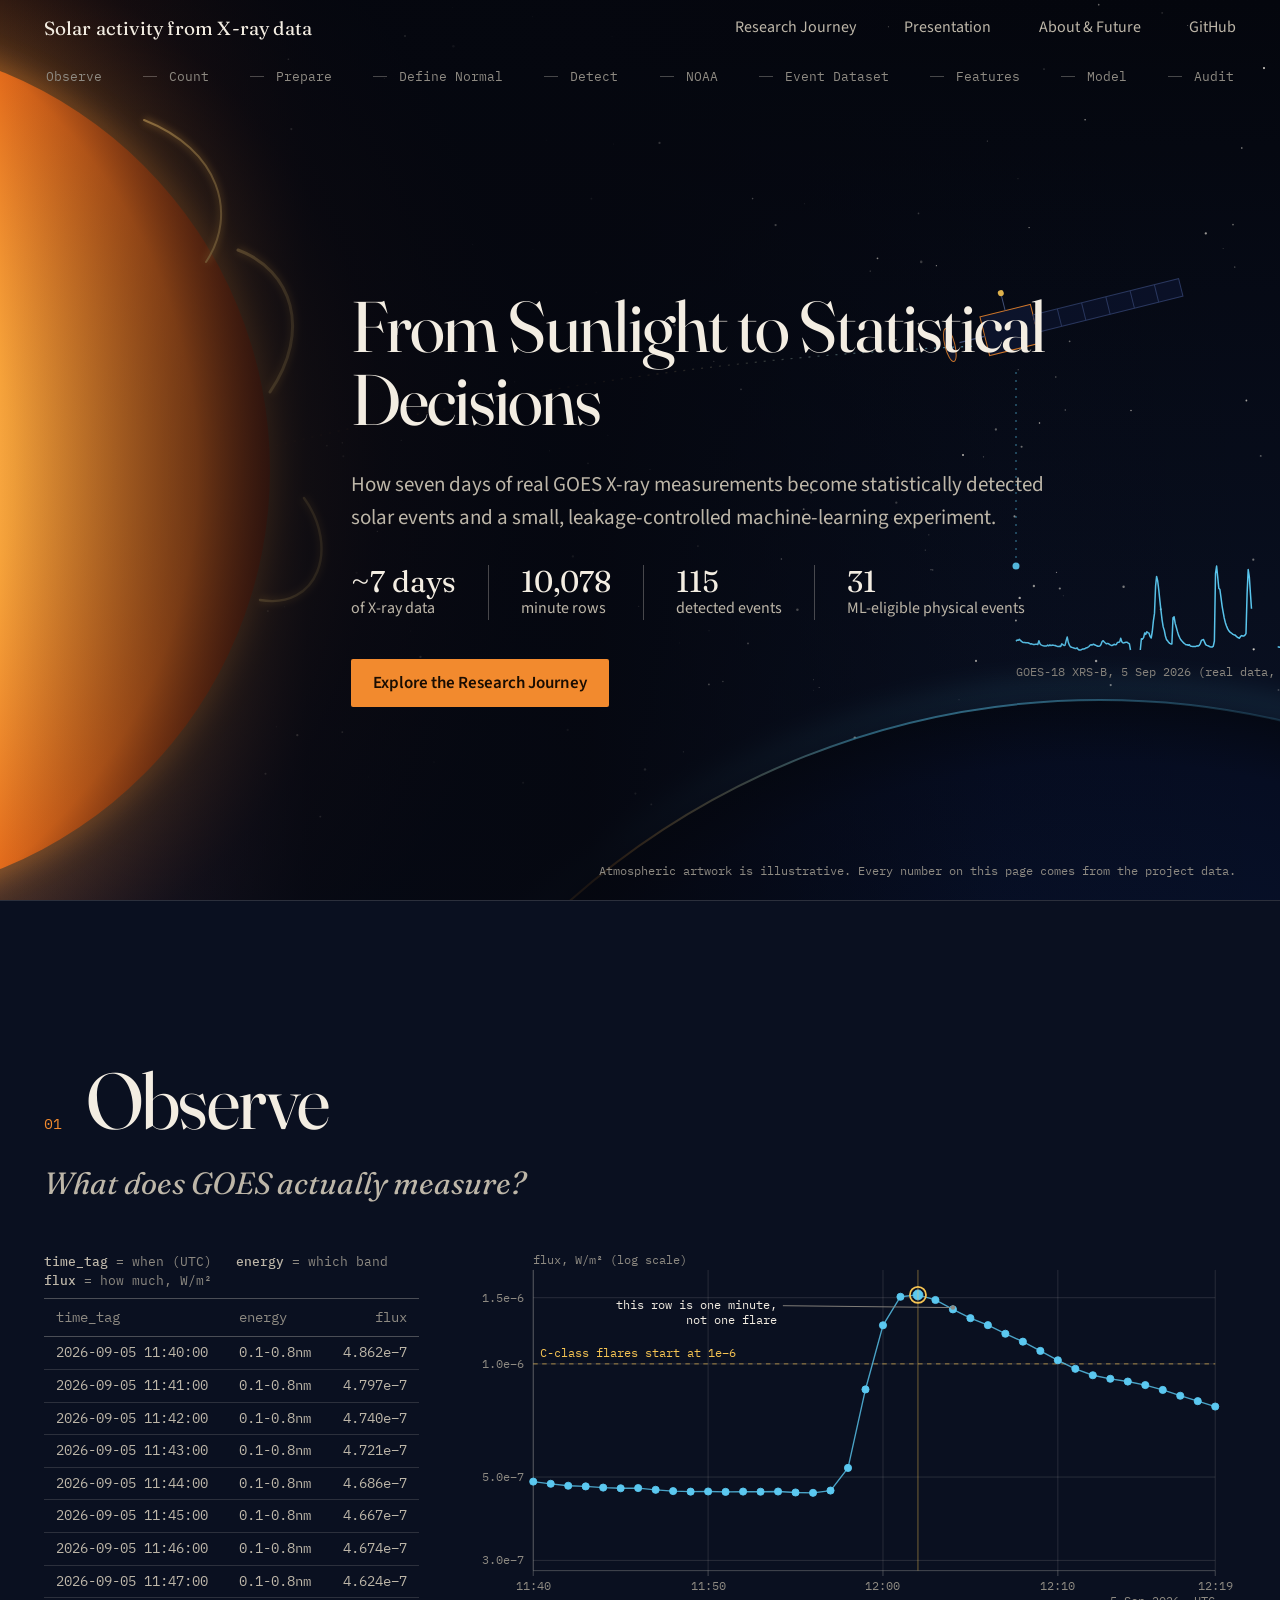
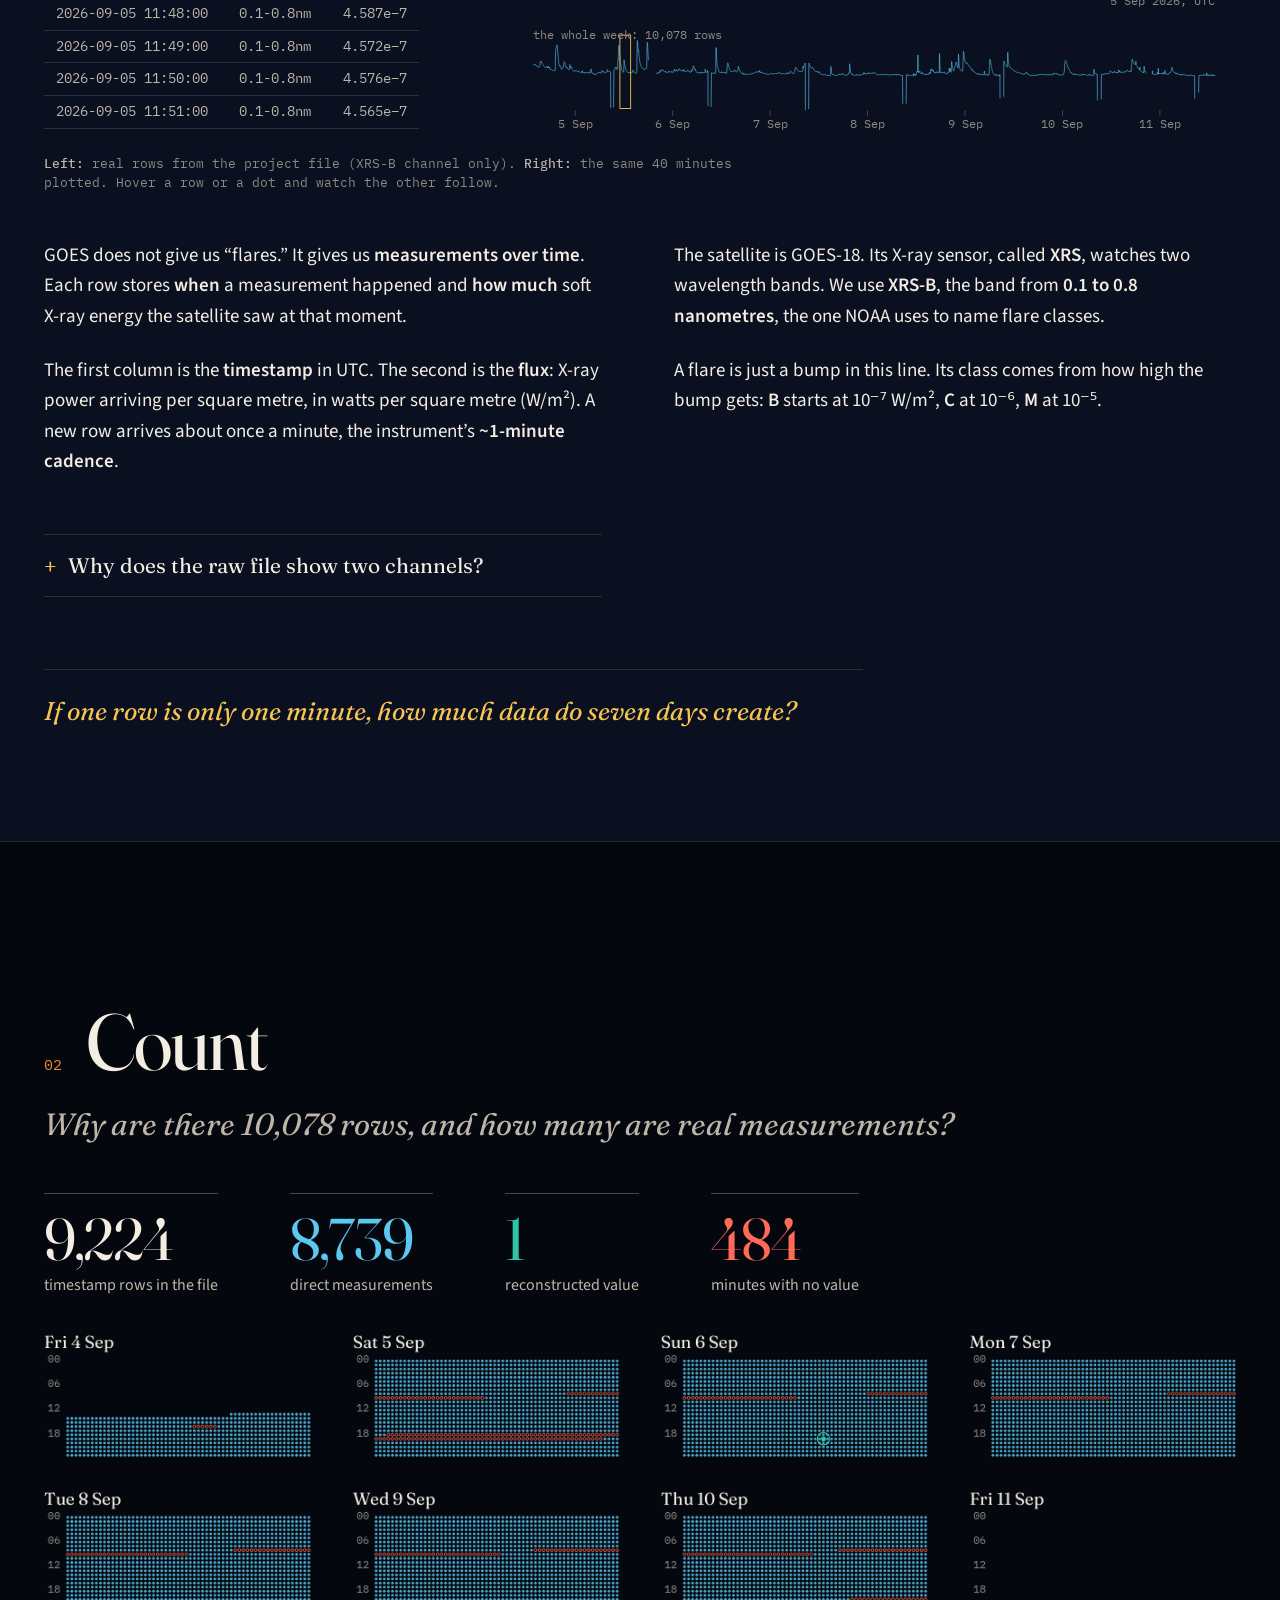
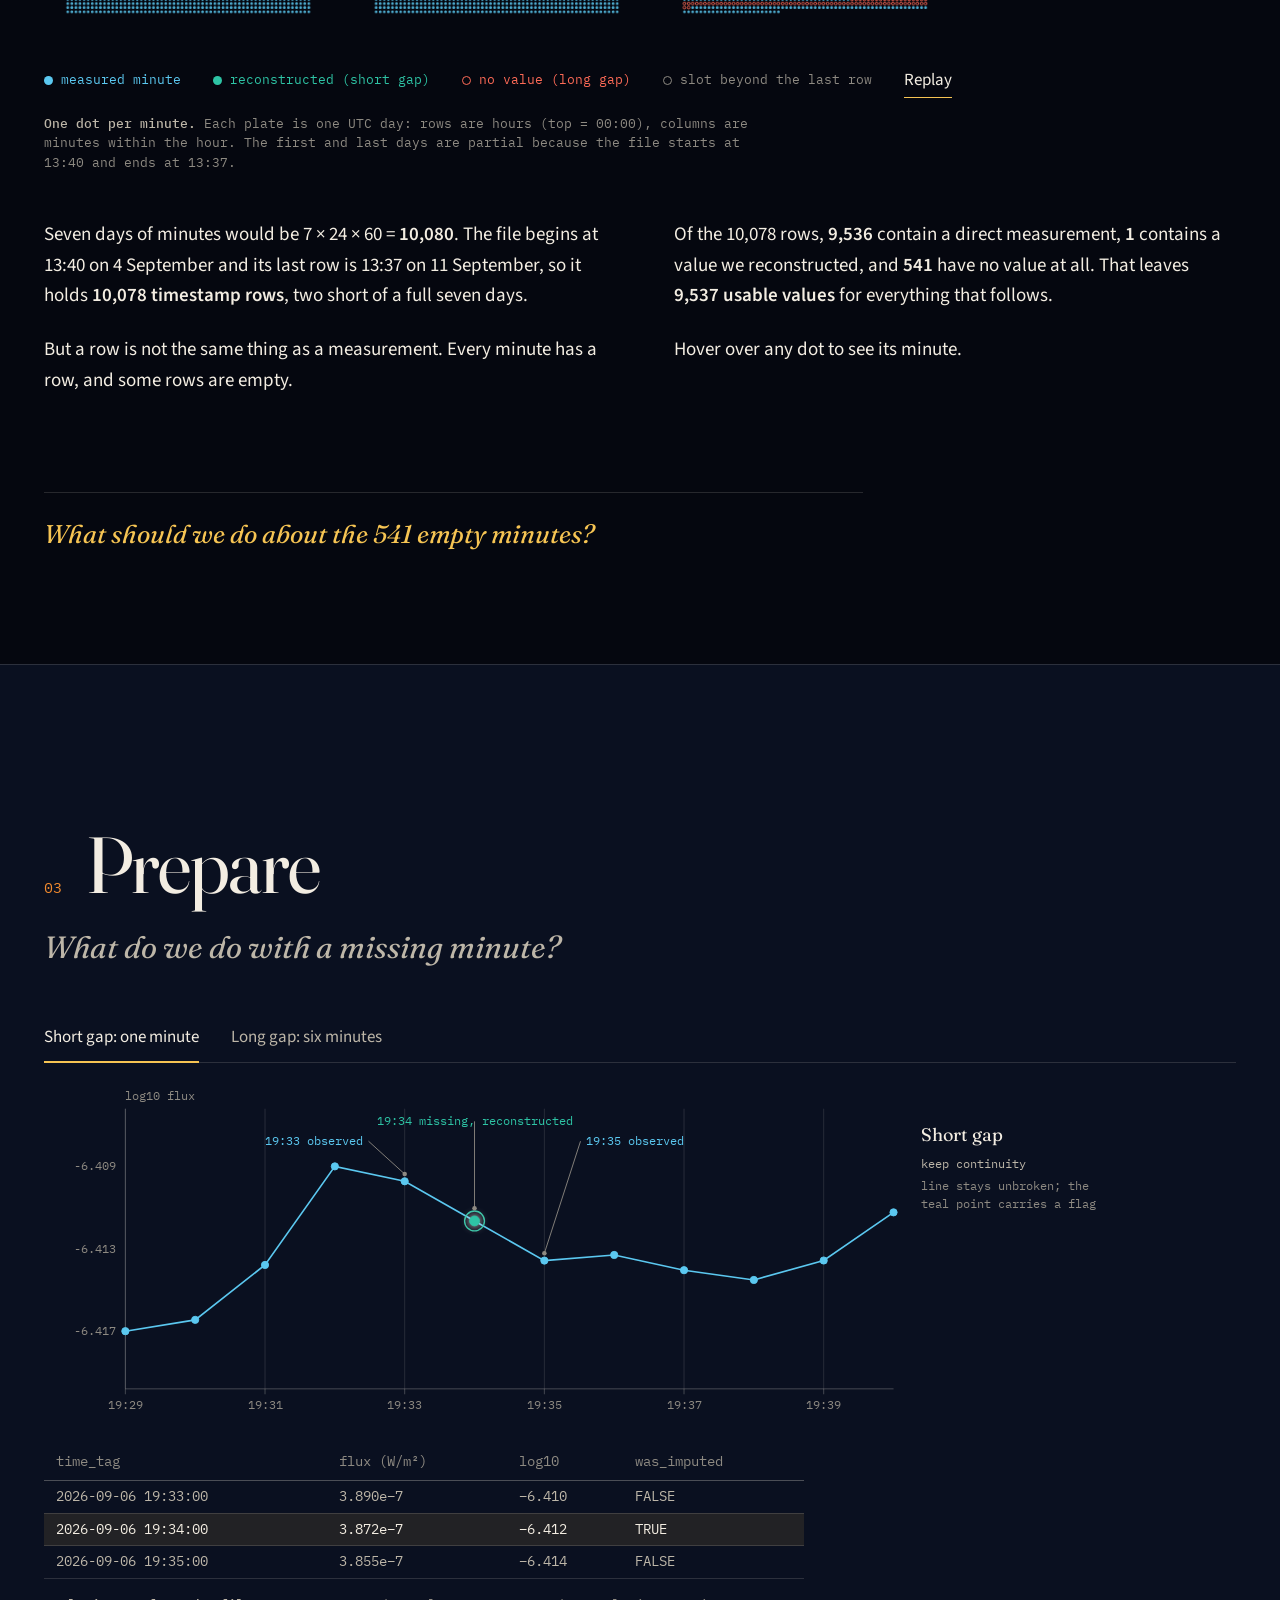
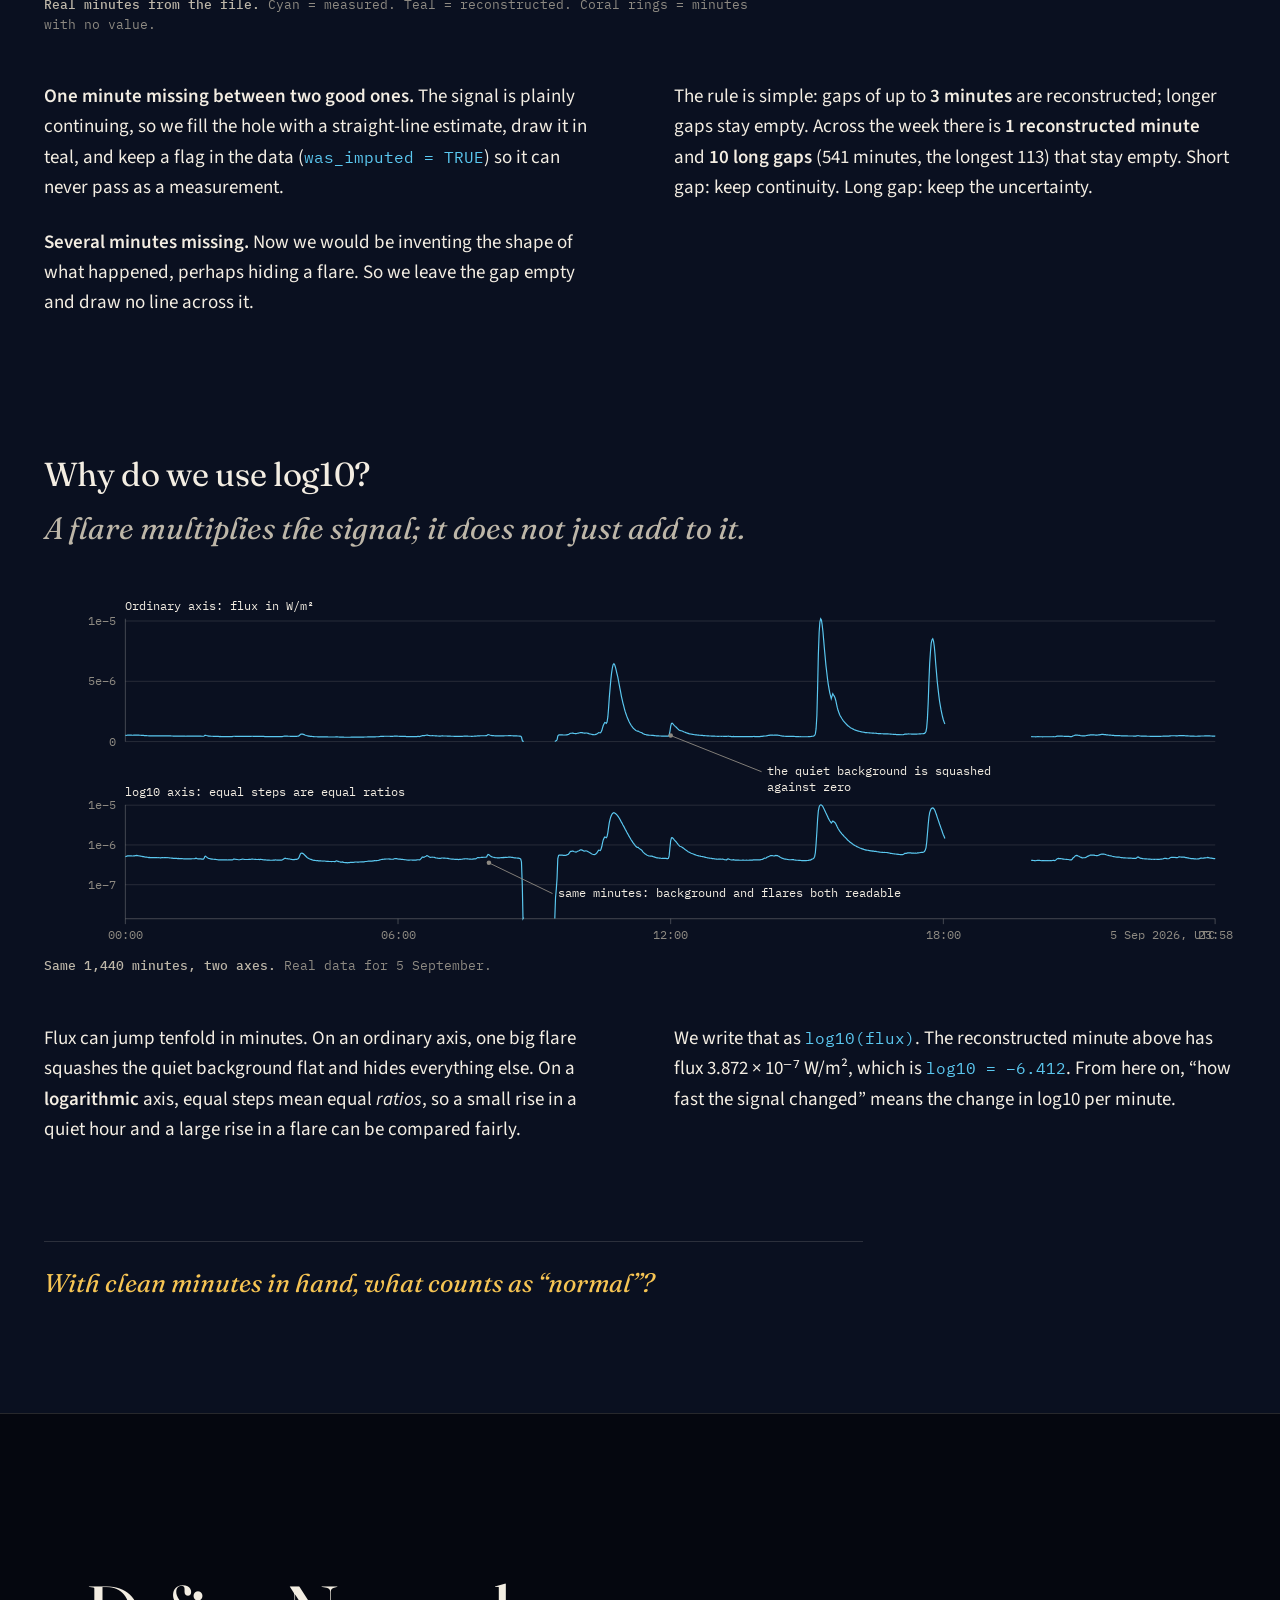
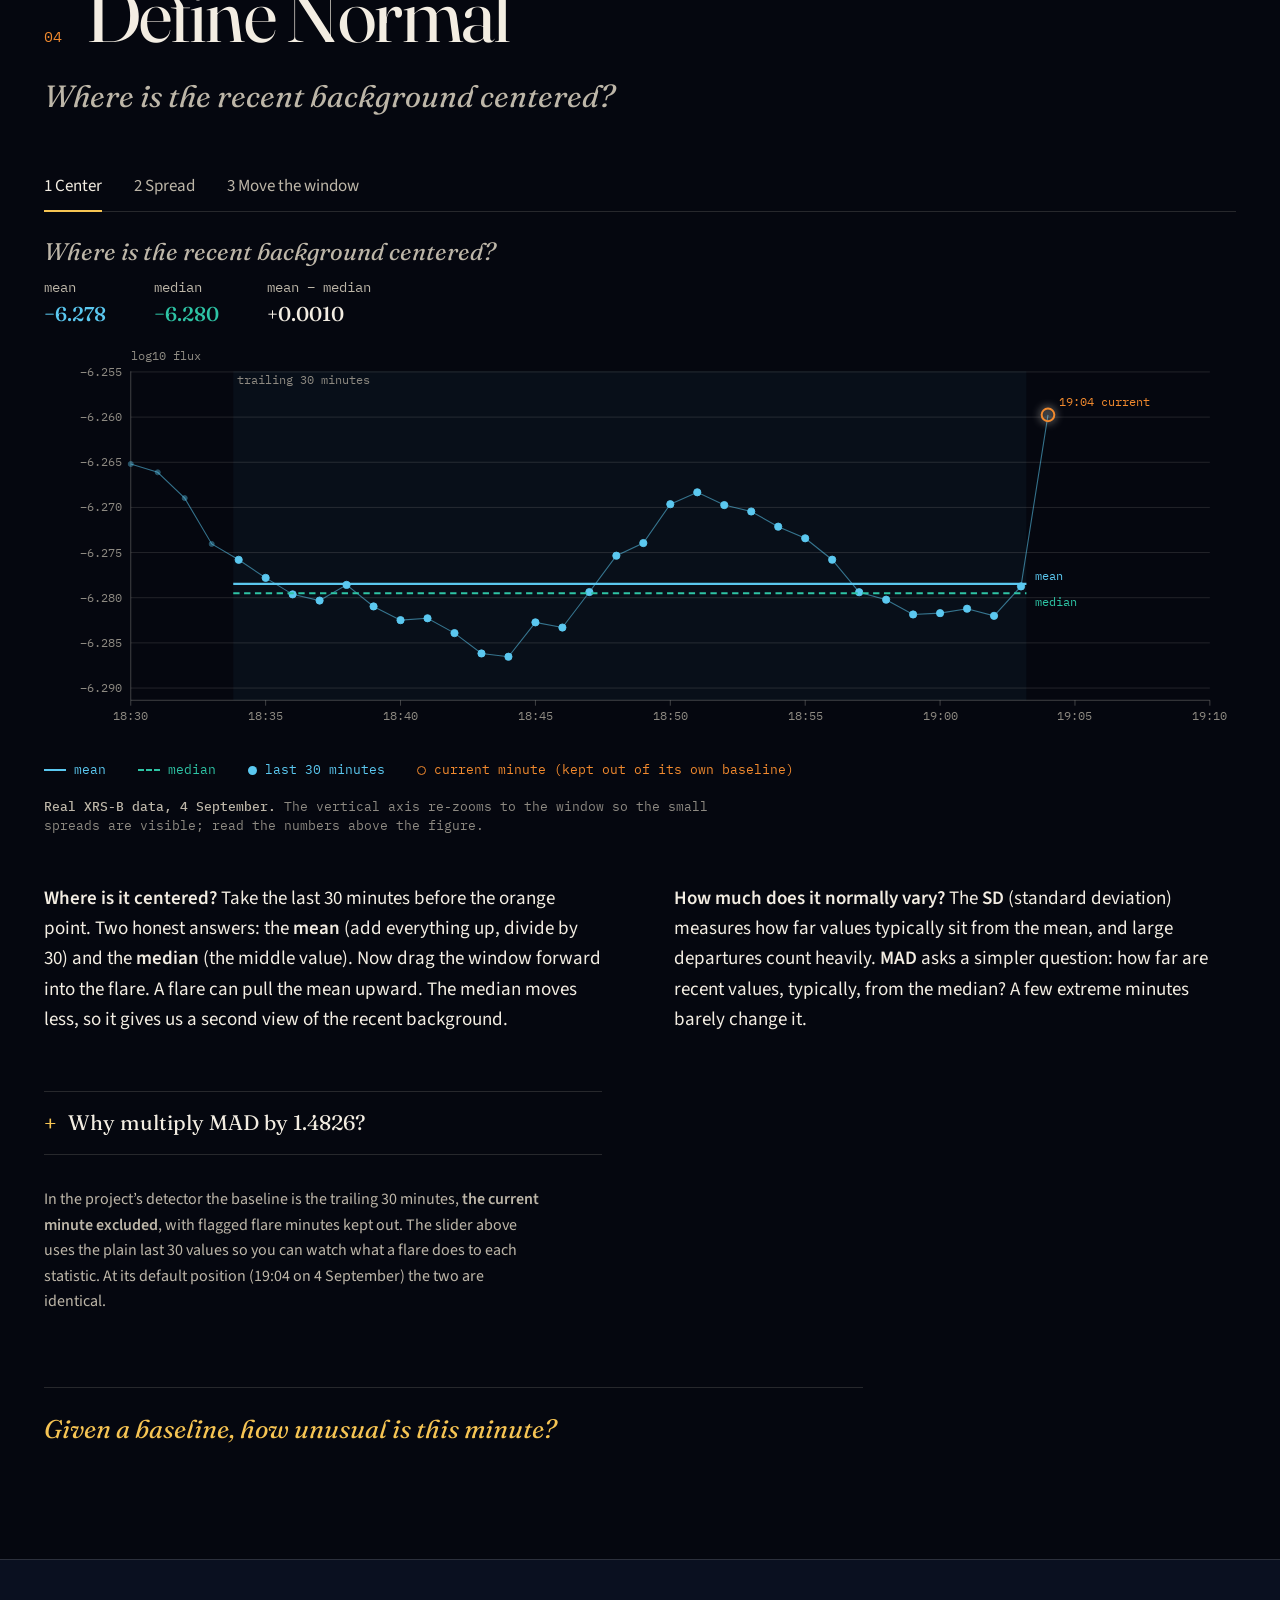
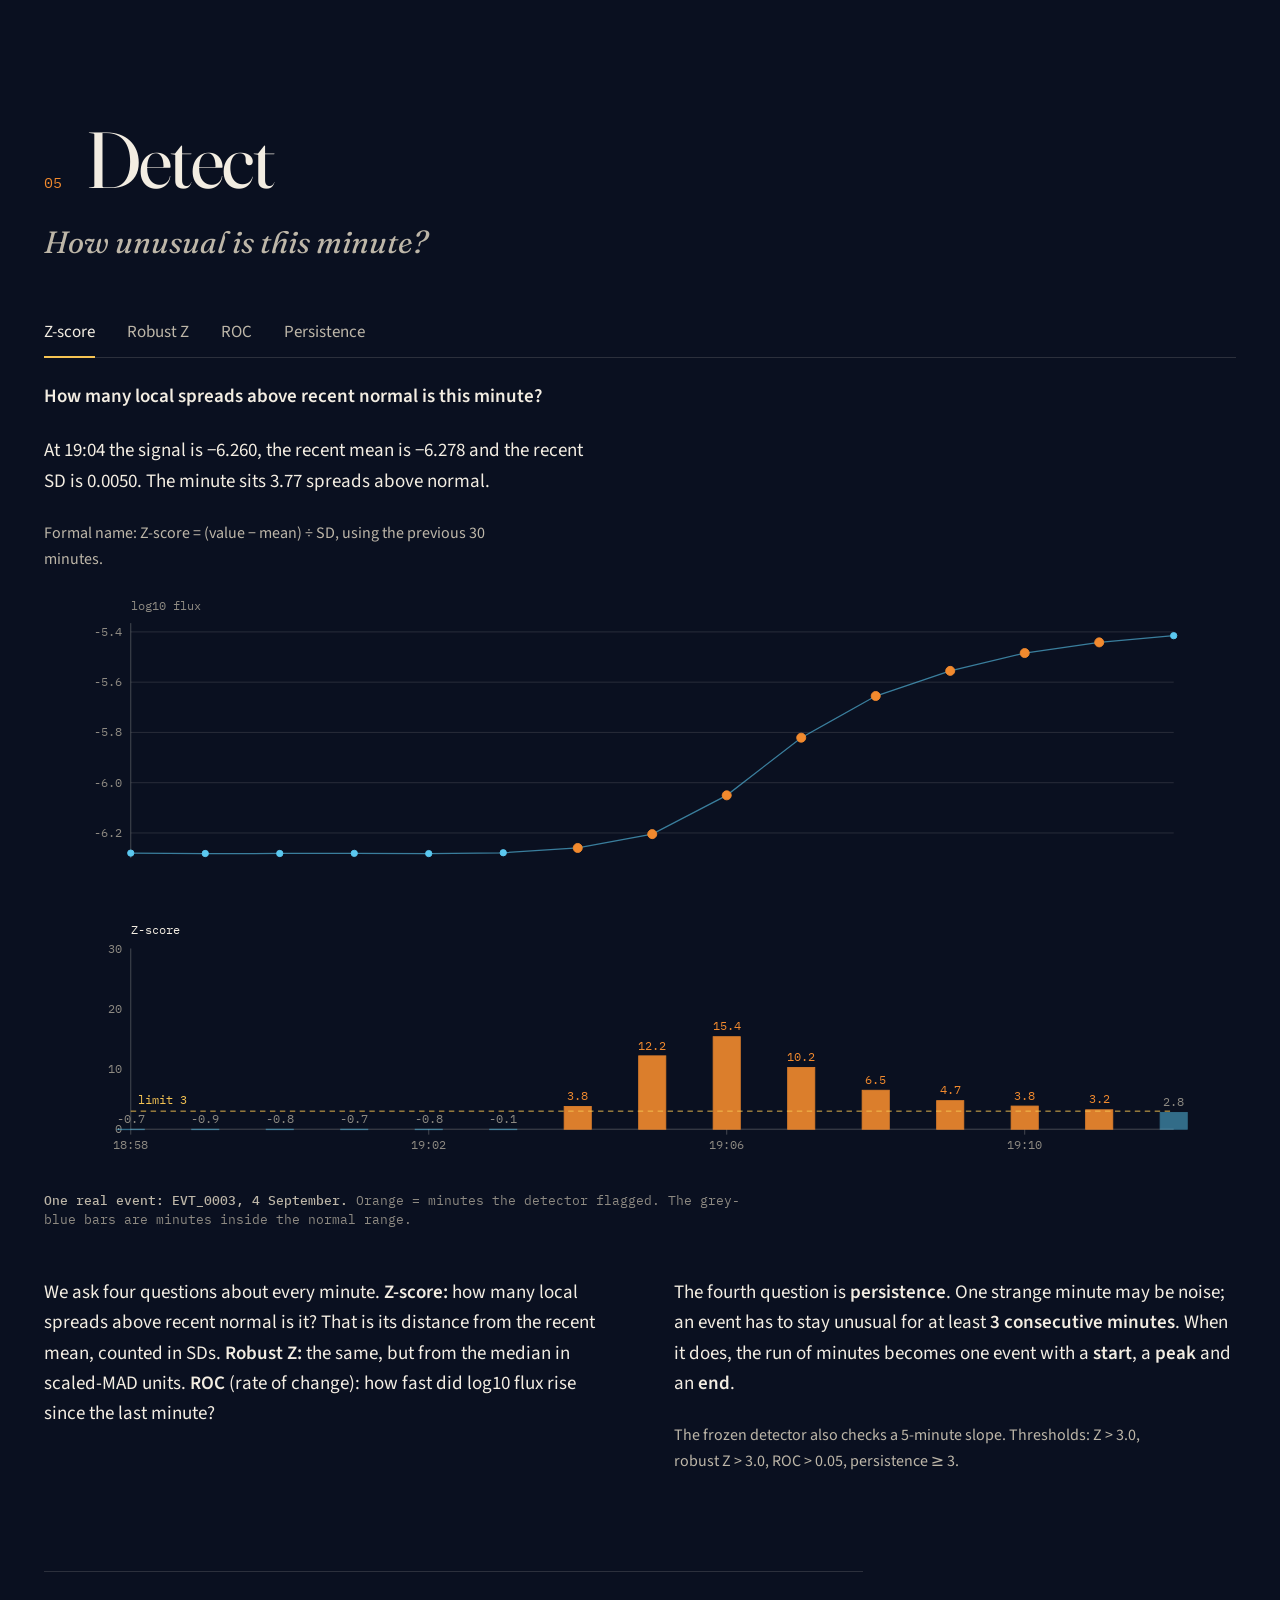
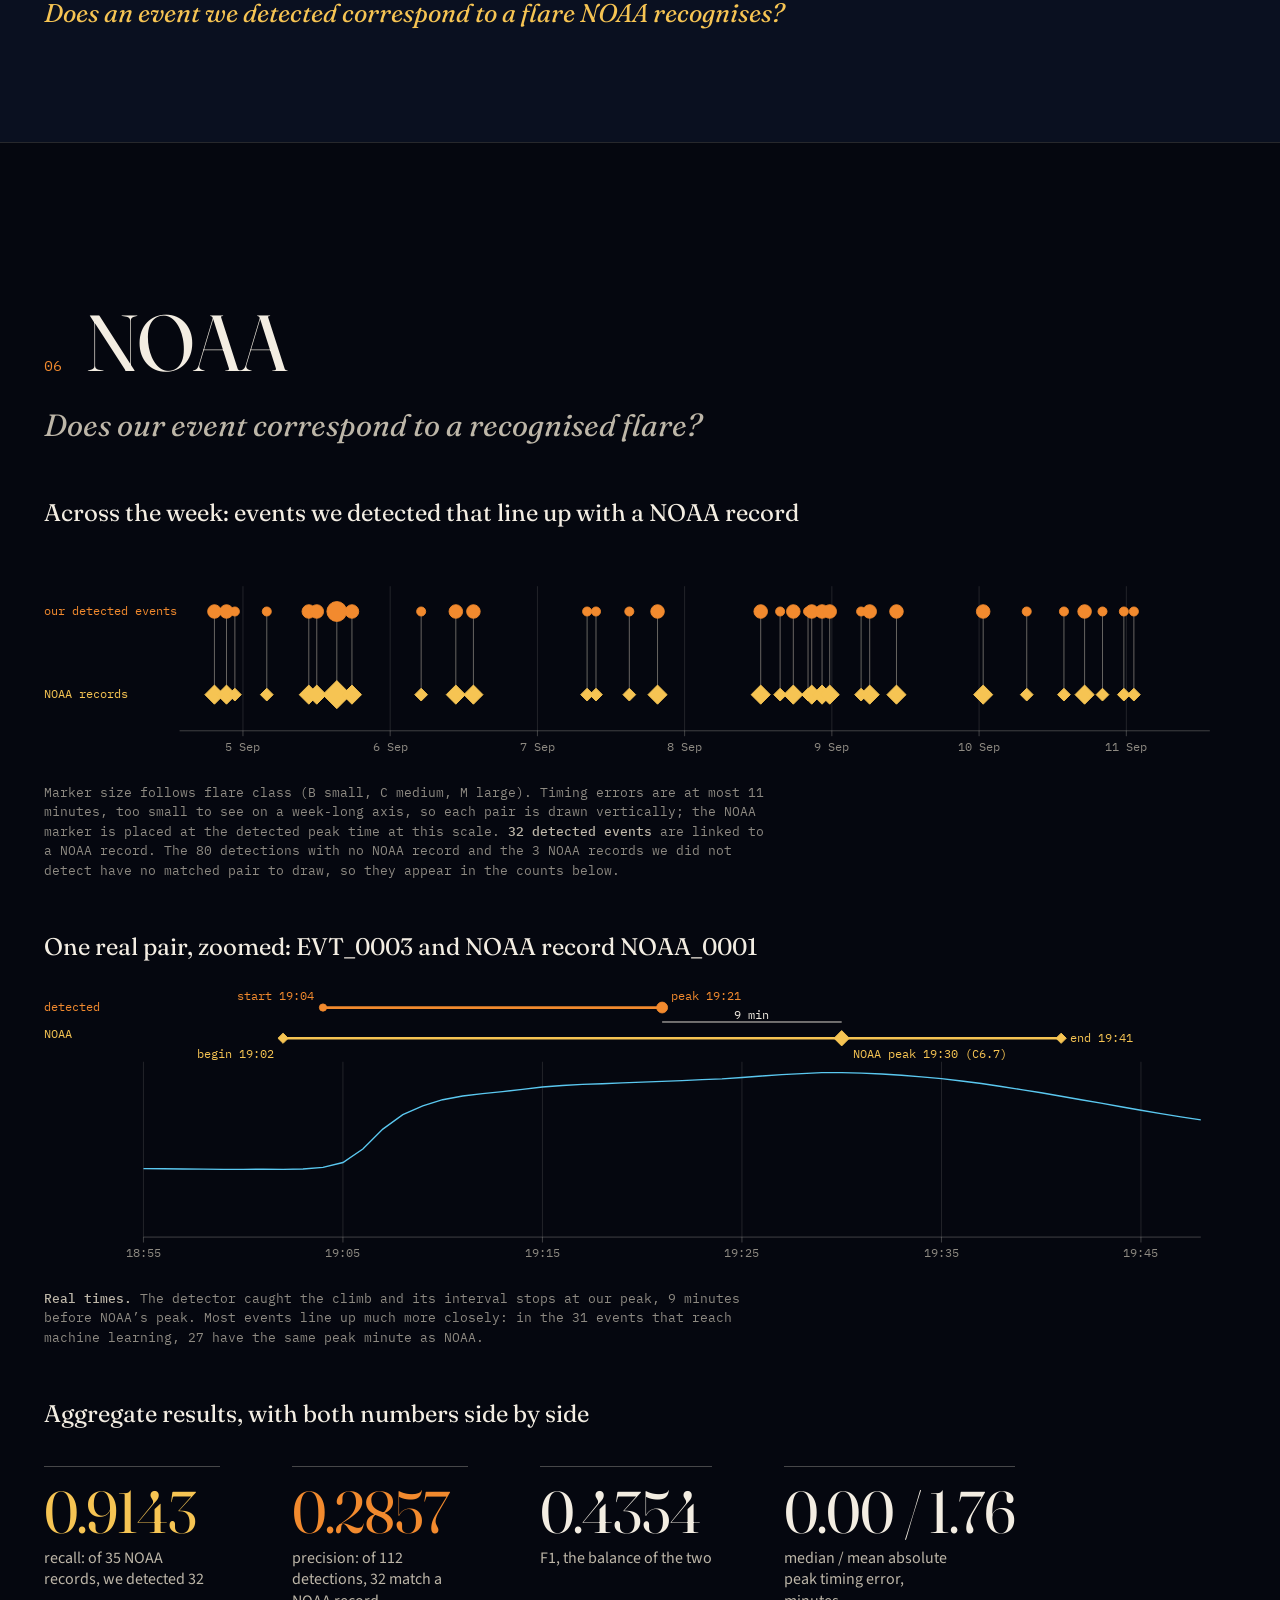
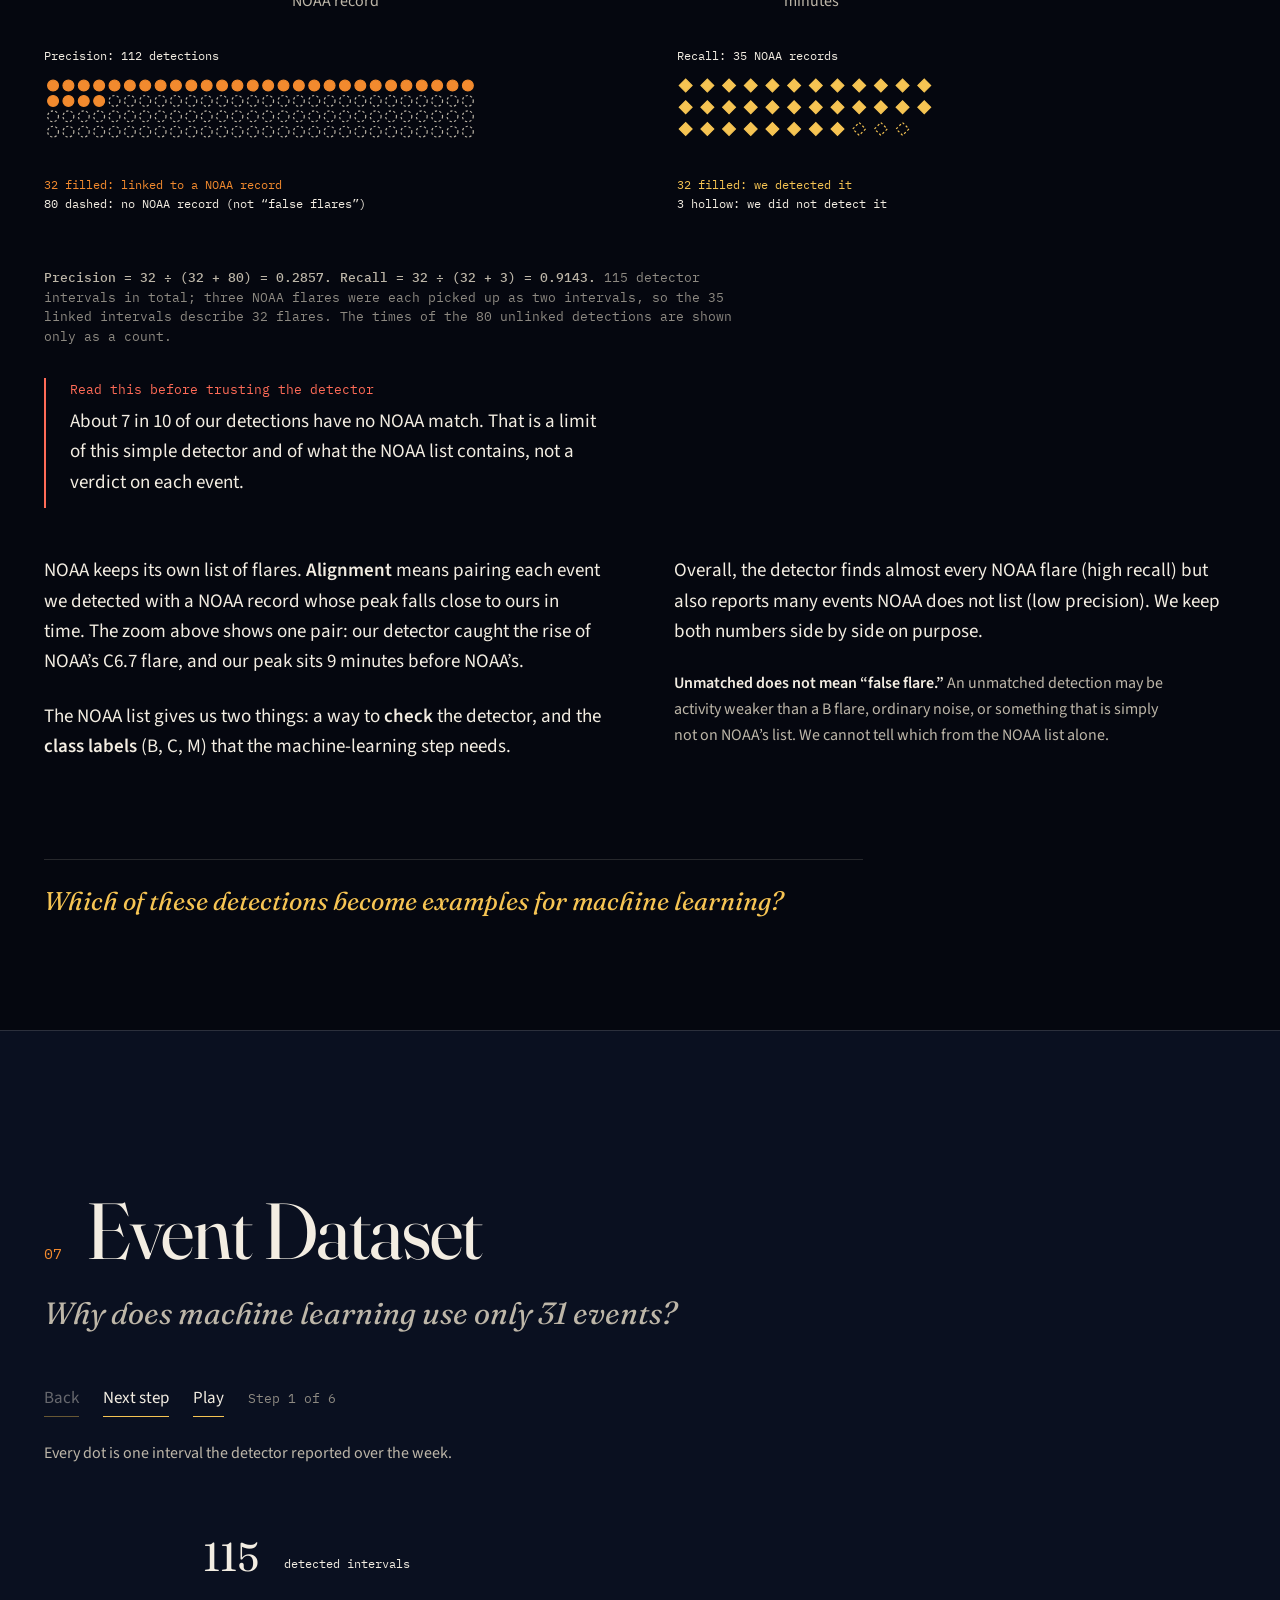
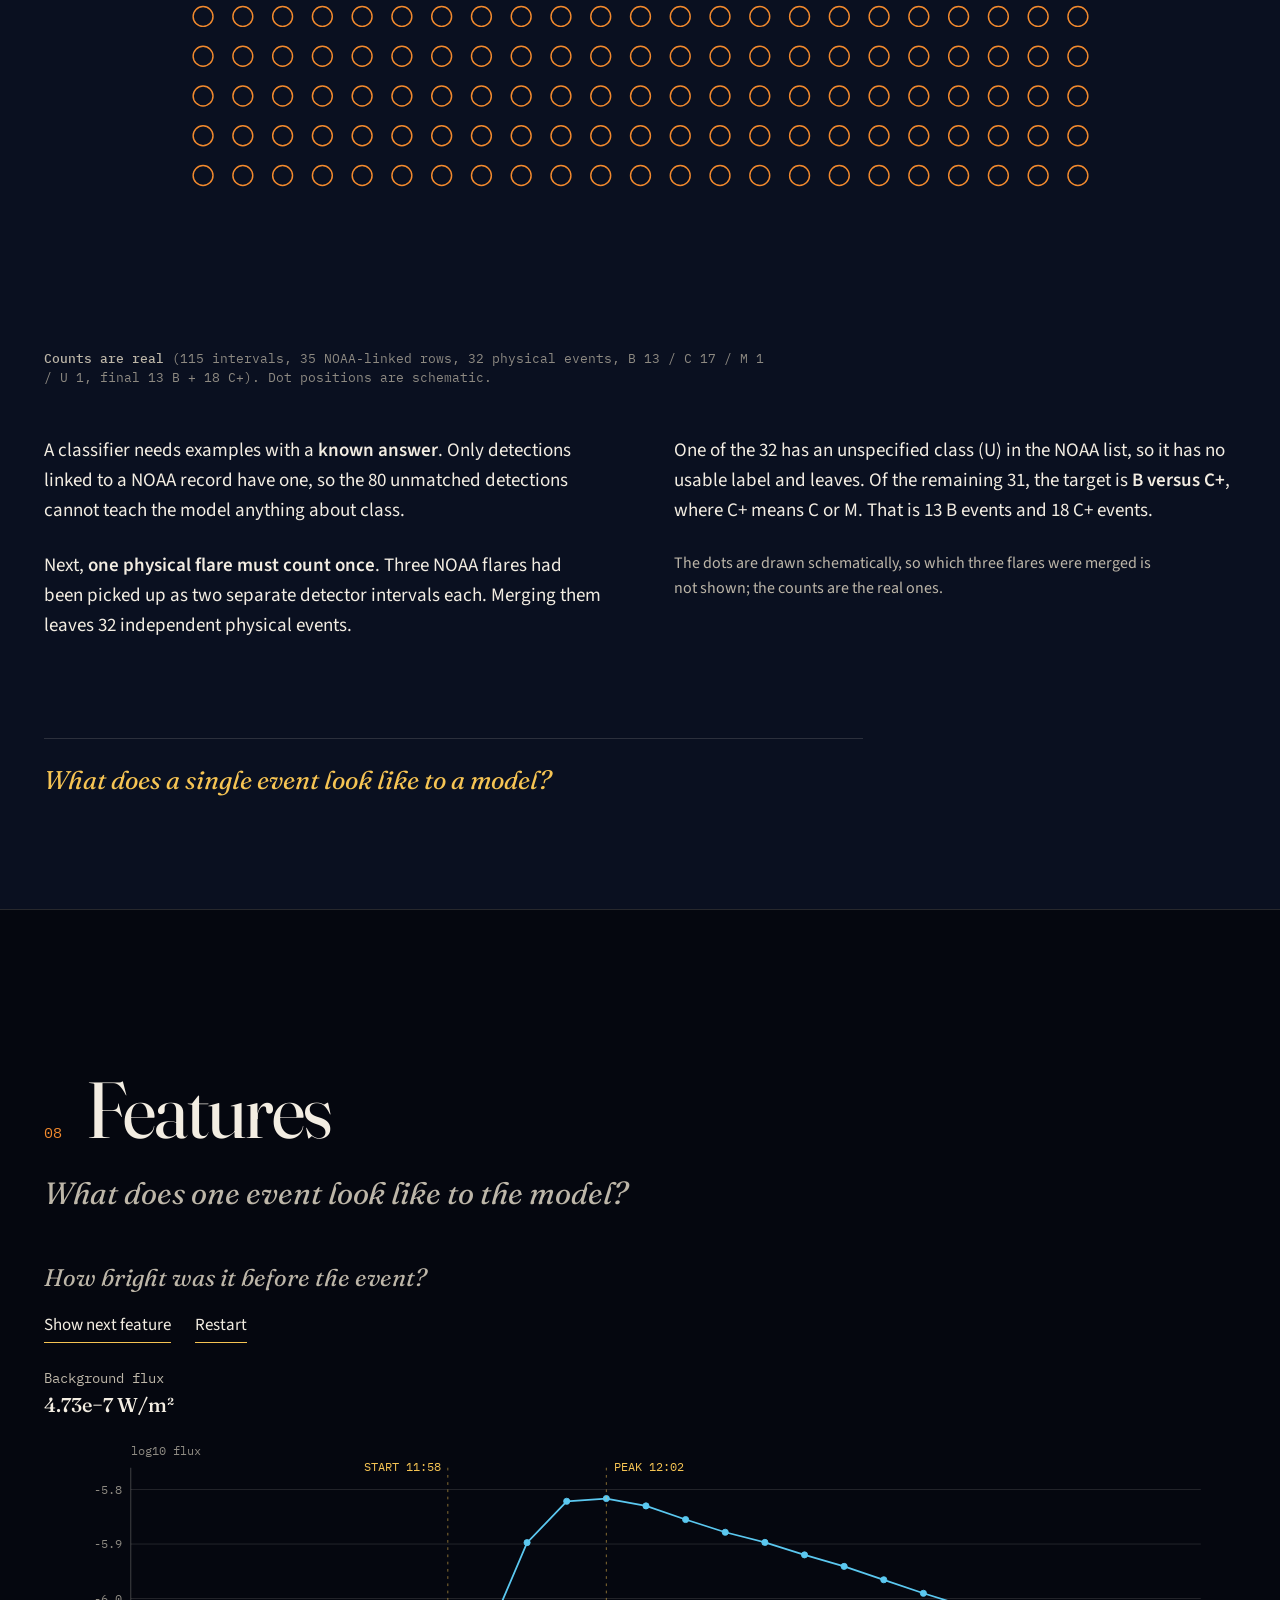
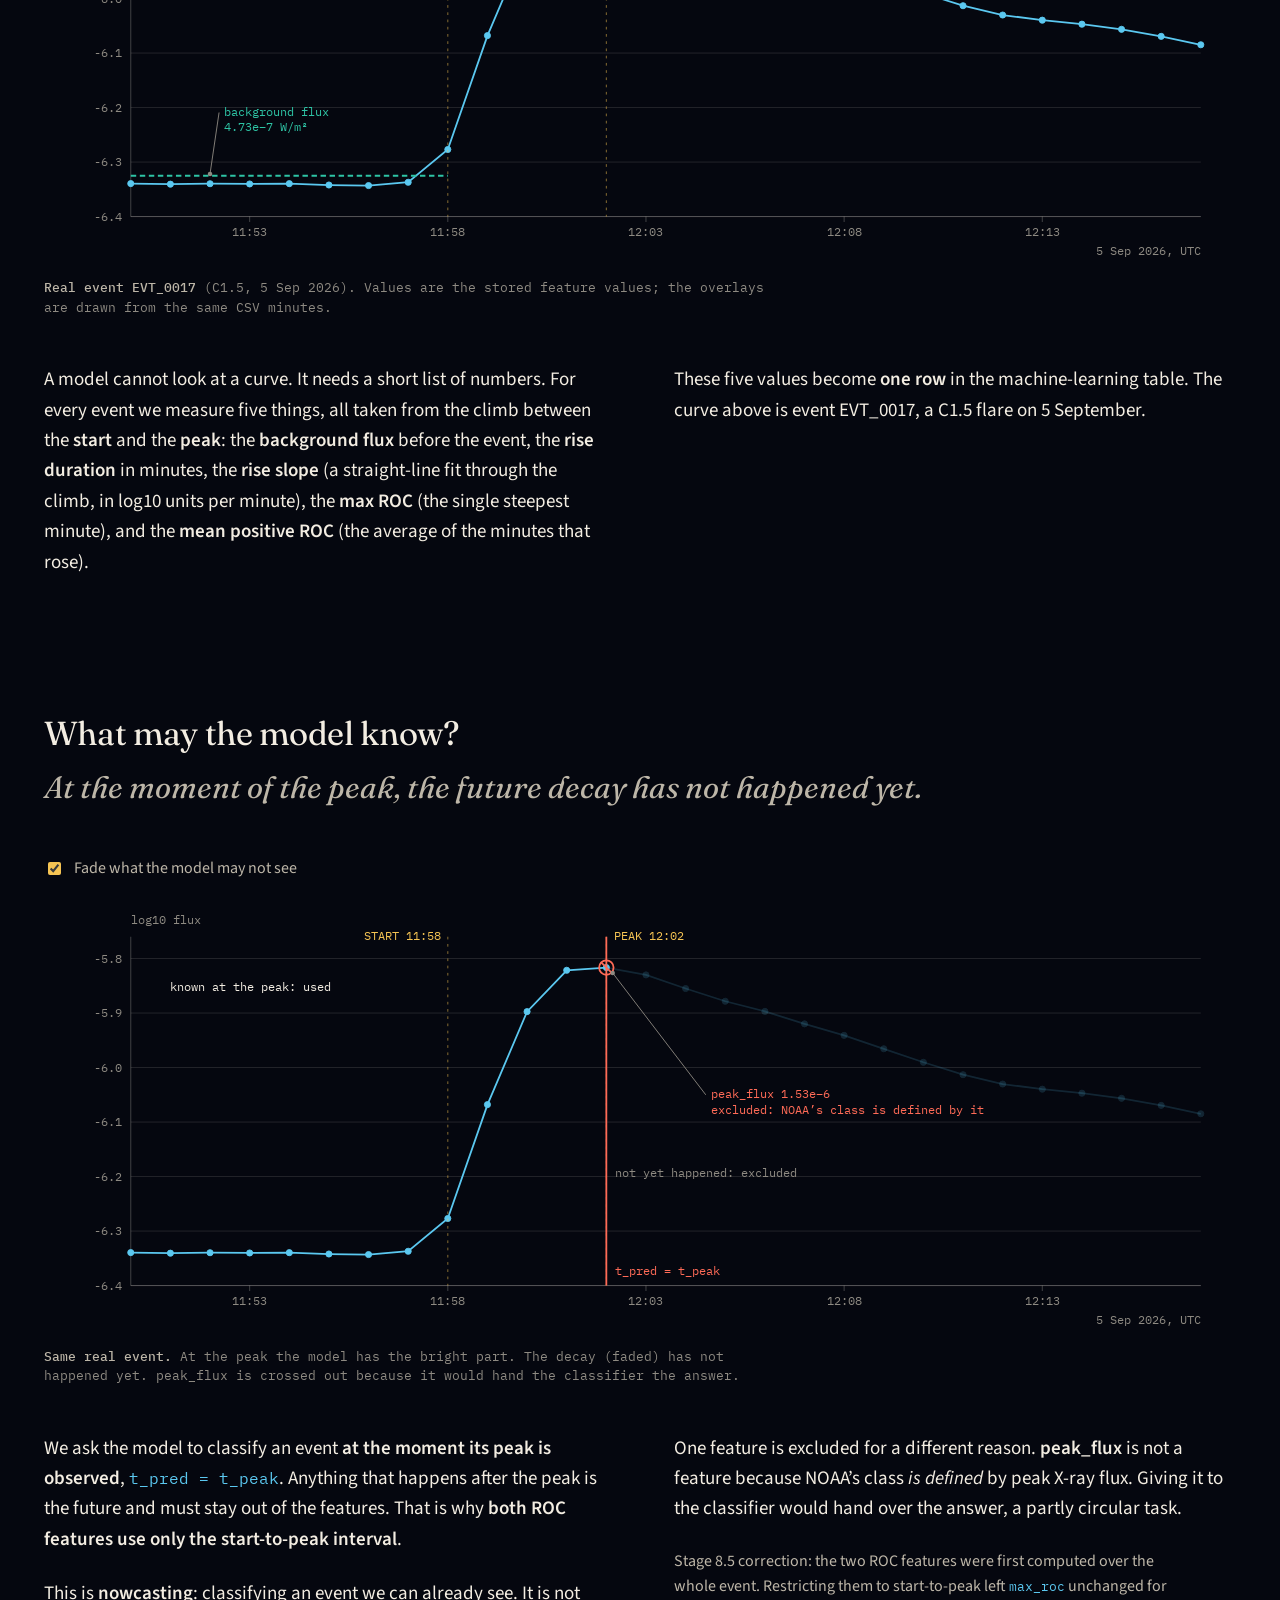
==== commit 78bf8542: "Complete observatory-style solar activity research website" ====
--- a/index.html
+++ b/index.html
@@ -1,409 +1,361 @@
 <!doctype html>
 <html lang="en">
 <head>
-  <meta charset="utf-8">
-  <meta name="viewport" content="width=device-width,initial-scale=1">
-  <meta name="description" content="A guided scientific explanation of statistical solar-activity detection and B vs C+ severity nowcasting using NOAA/GOES soft X-ray time-series data.">
-  <title>Solar Activity SML — GOES X-Ray Statistical Study</title>
-  <link rel="stylesheet" href="styles.css">
+<meta charset="utf-8">
+<meta name="viewport" content="width=device-width, initial-scale=1">
+<title>From Sunlight to Statistical Decisions — Solar activity from GOES X-ray data</title>
+<meta name="description" content="How seven days of real GOES X-ray measurements become statistically detected solar events and a small, leakage-controlled machine-learning experiment.">
+<meta name="theme-color" content="#05070F">
+<link rel="icon" href="data:image/svg+xml,%3Csvg xmlns='http://www.w3.org/2000/svg' viewBox='0 0 32 32'%3E%3Ccircle cx='16' cy='16' r='9' fill='%23F28A2E'/%3E%3C/svg%3E">
+<link rel="stylesheet" href="css/tokens.css">
+<link rel="stylesheet" href="css/base.css">
+<link rel="stylesheet" href="css/chapters.css">
 </head>
 <body>
-<header class="site-header">
-  <nav class="nav-wrap">
-    <a class="brand" href="#top">Solar Activity SML</a>
-    <div class="nav-links">
-      <a href="#observe">Observe</a>
-      <a href="#statistics">Statistics</a>
-      <a href="#events">Events</a>
-      <a href="#features">Features</a>
-      <a href="#ml">ML</a>
-      <a href="#results">Results</a>
-    </div>
-  </nav>
+
+<header class="topnav" id="topnav">
+  <div class="wrap">
+    <div class="row">
+      <a class="brand" href="#top">Solar activity from X-ray data</a>
+      <ul class="nav-links">
+        <li><a href="#observe">Research Journey</a></li>
+        <li><a href="#presentation">Presentation</a></li>
+        <li><a href="#about">About &amp; Future</a></li>
+        <li><a href="https://github.com/Starcloud-retro" rel="noopener">GitHub</a></li>
+      </ul>
+    </div>
+    <nav class="tracker" aria-label="Journey tracker">
+      <ol>
+        <li><a href="#observe">Observe</a></li><li><a href="#count">Count</a></li><li><a href="#prepare">Prepare</a></li>
+        <li><a href="#normal">Define Normal</a></li><li><a href="#detect">Detect</a></li><li><a href="#noaa">NOAA</a></li>
+        <li><a href="#dataset">Event Dataset</a></li><li><a href="#features">Features</a></li><li><a href="#model">Model</a></li><li><a href="#audit">Audit</a></li>
+      </ol>
+      <div class="bar" id="trackbar"></div>
+    </nav>
+  </div>
 </header>
 
 <main id="top">
-  <section class="hero section-shell">
-    <div class="hero-copy">
-      <p class="eyebrow">STATISTICS FOR MACHINE LEARNING · PBL</p>
-      <h1>Statistical Detection and Classification of Solar Activity</h1>
-      <p class="hero-subtitle">A guided scientific story built from real NOAA/GOES soft X-ray time-series data.</p>
-      <p class="hero-summary">
-        We begin with a physical measurement from the Sun, use statistics to define recent normal behavior,
-        detect sustained unusual activity, compare events with NOAA records, describe event shape numerically,
-        and finally evaluate a leakage-controlled <strong>B vs C+</strong> severity-nowcasting experiment.
-      </p>
-      <div class="hero-actions">
-        <a class="btn primary" href="#story">Follow the project story</a>
-        <a class="btn secondary" href="https://github.com/Starcloud-retro/solar-xray-statistical-dectection-classification" target="_blank" rel="noopener">View GitHub</a>
-      </div>
-    </div>
-    <div class="hero-metrics">
-      <div class="metric"><span class="metric-value">0.1–0.8 nm</span><span class="metric-label">GOES XRS-B</span></div>
-      <div class="metric"><span class="metric-value">31</span><span class="metric-label">ML events</span></div>
-      <div class="metric"><span class="metric-value">5</span><span class="metric-label">primary predictors</span></div>
-      <div class="metric"><span class="metric-value">t<sub>pred</sub>=t<sub>peak</sub></span><span class="metric-label">nowcasting point</span></div>
-    </div>
-  </section>
-
-  <section id="story" class="section-shell">
-    <div class="section-kicker">THE ENTIRE PROJECT IN ONE LINE</div>
-    <div class="journey">
-      <span>SUN</span><b>→</b><span>X-RAYS</span><b>→</b><span>GOES DATA</span><b>→</b>
-      <span>NORMAL</span><b>→</b><span>UNUSUAL</span><b>→</b><span>EVENT</span><b>→</b>
-      <span>NOAA</span><b>→</b><span>FEATURES</span><b>→</b><span>B / C+</span><b>→</b><span>TEST</span>
-    </div>
-    <div class="three-cards">
-      <article>
-        <h3>Detection</h3>
-        <p class="question">Did something unusual happen?</p>
-        <p>We compare each new observation with recent solar background behavior.</p>
-      </article>
-      <article>
-        <h3>Nowcasting</h3>
-        <p class="question">At the observed peak, is this event B or C+?</p>
-        <p>This is the supervised classification task used in the final experiment.</p>
-      </article>
-      <article class="muted-card">
-        <h3>Forecasting</h3>
-        <p class="question">Will a flare happen before its observed signature?</p>
-        <p><strong>Not the task in this project.</strong></p>
-      </article>
-    </div>
-  </section>
-
-  <section id="observe" class="section-shell split">
-    <div>
-      <div class="section-kicker">01 · OBSERVE THE SUN</div>
-      <h2>How does the project begin?</h2>
-      <p class="lead">GOES repeatedly measures soft X-ray flux from the Sun. Those measurements, ordered by time, form the signal we analyze.</p>
-      <div class="concept-chain">
-        <span>Sun</span><b>→</b><span>soft X-rays</span><b>→</b><span>GOES XRS-B</span><b>→</b><span>1-minute observations</span><b>→</b><span>time series</span>
-      </div>
-      <div class="teach-box">
-        <strong>One data point means:</strong>
-        <p>a timestamp + one measured X-ray flux value.</p>
-      </div>
-      <details>
-        <summary>Technical detail</summary>
-        <p>The main analysis channel is GOES XRS-B, the 0.1–0.8 nm soft X-ray band used by NOAA for flare classification. Flux is measured in W/m².</p>
-      </details>
-    </div>
-    <figure>
-      <img src="web-assets/timeseries.png" alt="Actual GOES X-ray time series from the project">
-      <figcaption>Actual project time series. A spike is something to investigate — not automatically an official flare.</figcaption>
-    </figure>
-  </section>
-
-  <section class="section-shell">
-    <div class="section-kicker">02 · PREPROCESSING</div>
-    <h2>Why not analyze the raw file directly?</h2>
-    <div class="four-cards">
-      <article><strong>Time order</strong><p>Every later calculation depends on the sequence of observations.</p></article>
-      <article><strong>Invalid values</strong><p>Non-positive or invalid flux values cannot safely enter logarithmic calculations.</p></article>
-      <article><strong>Short gaps</strong><p>Small gaps may be interpolated conservatively in log space.</p></article>
-      <article><strong>Long gaps</strong><p>Long gaps remain missing so we do not invent a false solar signal.</p></article>
-    </div>
-    <div class="research-note"><strong>Why this is scientific, not cosmetic:</strong> gaps can change slopes, rate-of-change values, durations and even apparent event peaks.</div>
-  </section>
-
-  <section id="statistics" class="section-shell">
-    <div class="section-kicker">03 · DEFINE “NORMAL”</div>
-    <h2>Before calling something unusual, we must define recent normal behavior.</h2>
-    <div class="stats-grid">
-      <article>
-        <span class="tag">CENTER</span><h3>Mean</h3>
-        <p class="simple">“Where is the recent signal centered?”</p>
-        <code>x̄ = Σxᵢ / n</code>
-      </article>
-      <article>
-        <span class="tag">CENTER</span><h3>Median</h3>
-        <p class="simple">“What is the middle recent value?”</p>
-        <p>More resistant to extreme flare values.</p>
-      </article>
-      <article>
-        <span class="tag">SPREAD</span><h3>Standard deviation</h3>
-        <p class="simple">“How much does recent background normally vary?”</p>
-        <code>s = √[Σ(xᵢ−x̄)²/(n−1)]</code>
-      </article>
-      <article>
-        <span class="tag">ROBUST SPREAD</span><h3>MAD</h3>
-        <p class="simple">“How much does it vary without allowing extreme points to dominate?”</p>
-        <code>MAD = median(|xᵢ−median(x)|)</code>
-      </article>
-    </div>
-    <div class="example-box">
-      <div><strong>Why robust statistics?</strong></div>
-      <p>For values <code>4, 5, 4, 5, 40</code>, the large final value pulls the mean strongly upward, while the median stays near the normal cluster. That is the intuition behind using median/MAD alongside mean/SD.</p>
-    </div>
-  </section>
-
-  <section class="section-shell split reverse">
-    <figure>
-      <img src="web-assets/timeseries.png" alt="GOES time series used to explain local background">
-      <figcaption>The solar background changes with time, so “normal” must be estimated locally.</figcaption>
-    </figure>
-    <div>
-      <div class="section-kicker">04 · ROLLING STATISTICS</div>
-      <h2>Why does the baseline move?</h2>
-      <p class="lead">One average for an entire observation period cannot represent what is normal at every minute.</p>
-      <div class="step-list">
-        <div><span>1</span><p><strong>Look back</strong><br>Use recent earlier observations.</p></div>
-        <div><span>2</span><p><strong>Estimate</strong><br>Compute recent center and spread.</p></div>
-        <div><span>3</span><p><strong>Compare</strong><br>Judge the current observation against that background.</p></div>
-        <div><span>4</span><p><strong>Move forward</strong><br>Repeat at the next minute.</p></div>
-      </div>
-      <div class="research-note">The current observation is excluded from its own trailing baseline so an impulsive flare does not partially redefine the “normal” used to judge itself.</div>
-    </div>
-  </section>
-
-  <section class="section-shell">
-    <div class="section-kicker">05 · MEASURE UNUSUALNESS</div>
-    <h2>What do Z-score, robust Z, ROC and slope actually mean?</h2>
-    <div class="four-cards">
-      <article>
-        <h3>Z-score</h3>
-        <p class="simple">How far is the current value from recent ordinary background?</p>
-        <code>z = (x − μ) / σ</code>
-      </article>
-      <article>
-        <h3>Robust Z</h3>
-        <p class="simple">Same question, using median and MAD instead of mean and SD.</p>
-        <code>zᵣ = (x − median) / MADscaled</code>
-      </article>
-      <article>
-        <h3>ROC</h3>
-        <p class="simple">How quickly did the X-ray signal change from one observation to the next?</p>
-        <code>Δ log₁₀(flux)</code>
-      </article>
-      <article>
-        <h3>Local slope</h3>
-        <p class="simple">Is the signal showing a sustained directional rise?</p>
-        <code>x ≈ β₀ + β₁t</code>
-      </article>
-    </div>
-    <div class="warning-note"><strong>ROC here means Rate of Change.</strong> It is not a Receiver Operating Characteristic curve. Also, the project Z-score is an anomaly score, not a p-value-based Z-test.</div>
-  </section>
-
-  <section id="events" class="section-shell">
-    <div class="section-kicker">06 · FROM POINTS TO AN EVENT</div>
-    <h2>One unusual minute is not enough.</h2>
-    <div class="journey compact">
-      <span>Z / robust Z / ROC</span><b>→</b><span>threshold evidence</span><b>→</b><span>≥3-point persistence</span><b>→</b><span>START / PEAK / END</span>
-    </div>
-    <div class="two-cards">
-      <article>
-        <h3>Persistence</h3>
-        <p>A single high score may be noise. Requiring several consecutive unusual observations reduces isolated false triggers.</p>
-      </article>
-      <article>
-        <h3>Segmentation</h3>
-        <p>Contiguous detected points are converted into a discrete event with a start, observed peak and end.</p>
-      </article>
-    </div>
-    <figure class="wide-figure">
-      <img src="web-assets/events.png" alt="Actual event profiles from the project">
-      <figcaption>Actual project event profiles. Once segmented, an event becomes the unit we can compare with NOAA and later describe numerically.</figcaption>
-    </figure>
-  </section>
-
-  <section class="section-shell">
-    <div class="section-kicker">07 · NOAA ALIGNMENT</div>
-    <h2>How do we know whether our statistical event corresponds to an official record?</h2>
-    <div class="alignment">
-      <div><span class="big-number">115</span><p>statistically detected events</p></div>
-      <b>compare timing with NOAA</b>
-      <div><span class="big-number">32</span><p>matched detections</p></div>
-    </div>
-    <div class="metrics-row">
-      <div><strong>35</strong><span>NOAA records</span></div>
-      <div><strong>34</strong><span>valid NOAA peaks</span></div>
-      <div><strong>80</strong><span>unmatched detections</span></div>
-      <div><strong>3</strong><span>unmatched NOAA</span></div>
-      <div><strong>1.76 min</strong><span>mean peak error</span></div>
-      <div><strong>0.00 min</strong><span>median peak error</span></div>
-    </div>
-    <div class="warning-note"><strong>Important interpretation:</strong> an unmatched statistical detection is not automatically a proven “false physical flare.” It may be sub-B activity, statistical fluctuation or noise not represented in the official NOAA flare list.</div>
-  </section>
-
-  <section id="features" class="section-shell">
-    <div class="section-kicker">08 · FEATURE ENGINEERING</div>
-    <h2>How does an event curve become five numbers?</h2>
-    <p class="lead">The classifier does not receive a picture of the flare. We measure interpretable properties of its rise.</p>
-    <div class="five-features">
-      <article><span>1</span><h3>rise_slope</h3><p>How steeply did the event rise?</p></article>
-      <article><span>2</span><h3>max_roc</h3><p>What was the fastest observed rise?</p></article>
-      <article><span>3</span><h3>mean_pos_roc</h3><p>How strong was the positive rise on average?</p></article>
-      <article><span>4</span><h3>rise_duration_min</h3><p>How long did START→PEAK take?</p></article>
-      <article><span>5</span><h3>bg_flux</h3><p>What X-ray background did the event rise from?</p></article>
-    </div>
-    <div class="two-figures">
-      <figure><img src="web-assets/rise-slope.png" alt="Rise slope distribution by class"><figcaption>Observed B vs C+ morphology for rise slope.</figcaption></figure>
-      <figure><img src="web-assets/correlation.png" alt="Correlation among rise-rate predictors"><figcaption>The rise-rate predictors carry overlapping information.</figcaption></figure>
-    </div>
-  </section>
-
-  <section class="section-shell leakage-section">
-    <div class="section-kicker">09 · PREDICTION-TIME INTEGRITY</div>
-    <h2>What is the model allowed to know?</h2>
-    <div class="timeline">
-      <div class="allowed"><span>START</span><span>RISE</span><span>PEAK</span></div>
-      <div class="boundary"><b>t<sub>pred</sub> = t<sub>peak</sub></b></div>
-      <div class="forbidden"><span>DECAY</span><span>END</span></div>
-    </div>
-    <div class="two-cards">
-      <article>
-        <h3>Available to the nowcast</h3>
-        <p>Background + rise information through the observed peak.</p>
-        <p><code>max_roc</code> and <code>mean_pos_roc</code> are computed from START→PEAK only.</p>
-      </article>
-      <article class="warning-card">
-        <h3>peak_flux is not a primary predictor</h3>
-        <p>NOAA flare class itself is defined from peak X-ray flux. Supplying peak flux would expose the target definition.</p>
-      </article>
-    </div>
-  </section>
-
-  <section id="ml" class="section-shell">
-    <div class="section-kicker">10 · BUILD THE ML DATASET</div>
-    <h2>One physical event becomes one supervised row.</h2>
-    <div class="dataset-flow">
-      <div><strong>35</strong><span>initial labeled rows</span></div>
-      <b>→</b>
-      <div><strong>32</strong><span>independent physical NOAA events</span></div>
-      <b>→ exclude U →</b>
-      <div><strong>31</strong><span>ML-eligible events</span></div>
-    </div>
-    <div class="two-cards">
-      <article><h3>B = 13</h3><p>NOAA B-class events.</p></article>
-      <article><h3>C+ = 18</h3><p>NOAA C and M events combined because the sample is small.</p></article>
-    </div>
-    <div class="research-note">Deduplication matters because multiple detections of one physical NOAA event must not become multiple supposedly independent training examples.</div>
-  </section>
-
-  <section class="section-shell">
-    <div class="section-kicker">11 · CHRONOLOGICAL EXPERIMENT</div>
-    <h2>How did we test the classification problem?</h2>
-    <div class="split-bar">
-      <div class="train"><strong>18 TRAIN</strong><span>7 B · 11 C+</span><small>learn parameters</small></div>
-      <div class="dev"><strong>6 DEVELOPMENT</strong><span>1 B · 5 C+</span><small>compare predefined models</small></div>
-      <div class="test"><strong>7 FINAL TEST</strong><span>5 B · 2 C+</span><small>evaluate after the decision is frozen</small></div>
-    </div>
-    <div class="three-cards">
-      <article><h3>Logistic Regression</h3><p>Estimates a probability of C+ from the five predictors.</p></article>
-      <article><h3>Decision Tree</h3><p>Uses a sequence of feature-based if–then splits.</p></article>
-      <article><h3>Random Forest</h3><p>Combines votes from many decision trees.</p></article>
-    </div>
-    <div class="research-note">The final test is never used to choose the model. Chronological splitting better matches the intended “learn from earlier events, evaluate on later events” use.</div>
-  </section>
-
-  <section id="results" class="section-shell">
-    <div class="section-kicker">12 · RESULTS</div>
-    <h2>What did the frozen experiment actually show?</h2>
-    <div class="table-wrap">
-      <table>
-        <thead><tr><th>Development model</th><th>Macro F1</th><th>Balanced Accuracy</th></tr></thead>
-        <tbody>
-          <tr><td>Logistic Regression</td><td>1.000</td><td>1.000</td></tr>
-          <tr><td>Decision Tree</td><td>0.778</td><td>0.900</td></tr>
-          <tr><td>Random Forest</td><td>0.778</td><td>0.900</td></tr>
-        </tbody>
-      </table>
-    </div>
-    <p>The predefined development procedure froze Logistic Regression for the final test.</p>
-    <div class="result-grid">
-      <div class="confusion">
-        <h3>Final chronological test</h3>
-        <table>
-          <thead><tr><th></th><th>Pred B</th><th>Pred C+</th></tr></thead>
-          <tbody><tr><th>Actual B</th><td>5</td><td>0</td></tr><tr><th>Actual C+</th><td>0</td><td>2</td></tr></tbody>
-        </table>
-      </div>
-      <div class="result-callout">
-        <span class="big-result">7 / 7</span>
-        <strong>observed correct</strong>
-        <p>in this frozen final holdout</p>
-        <div class="warning-note"><strong>Final test N = 7.</strong> This does not establish broad generalization.</div>
-      </div>
-    </div>
-  </section>
-
-  <section class="section-shell">
-    <div class="section-kicker">13 · WHY THE RESULT MUST BE INTERPRETED CAUTIOUSLY</div>
-    <h2>Research-level analysis means reporting what the evidence cannot support.</h2>
-    <div class="three-cards">
-      <article>
-        <h3>Complete separation</h3>
-        <p>The training classes are perfectly linearly separable, so ordinary Logistic Regression coefficients are not stable finite effect estimates.</p>
-      </article>
-      <article>
-        <h3>High multicollinearity</h3>
-        <p><code>rise_slope</code>, <code>max_roc</code> and <code>mean_pos_roc</code> describe related rise behavior and are strongly correlated.</p>
-      </article>
-      <article>
-        <h3>No external validation</h3>
-        <p>The experiment has not been validated on a separate solar-cycle interval or another independent population.</p>
-      </article>
-    </div>
-    <div class="metrics-row compact-metrics">
-      <div><strong>≈35.2</strong><span>VIF rise_slope</span></div>
-      <div><strong>≈20.4</strong><span>VIF max_roc</span></div>
-      <div><strong>≈19.7</strong><span>VIF mean_pos_roc</span></div>
-      <div><strong>31</strong><span>total ML events</span></div>
-      <div><strong>7</strong><span>final-test events</span></div>
-    </div>
-  </section>
-
-  <section class="section-shell">
-    <div class="section-kicker">14 · SHINY DEMONSTRATION</div>
-    <h2>What is the R Shiny application for?</h2>
-    <p class="lead">The website explains the project. Shiny lets us interact with the frozen scientific outputs.</p>
-    <div class="journey compact">
-      <span>GOES data</span><b>→</b><span>baseline</span><b>→</b><span>event</span><b>→</b><span>NOAA</span><b>→</b><span>features</span><b>→</b><span>ML evaluation</span>
-    </div>
-    <div class="two-cards">
-      <article><h3>What Shiny does</h3><p>Loads processed project artifacts, lets the presenter inspect events and graphs, and explains the frozen experiment interactively.</p></article>
-      <article><h3>What Shiny does not do</h3><p>It does not silently retrain the models or alter detector thresholds during the presentation.</p></article>
-    </div>
-  </section>
-
-  <section class="section-shell final-scope">
-    <div class="section-kicker">15 · FINAL SCOPE</div>
-    <h2>What did this project actually demonstrate?</h2>
-    <div class="two-cards">
-      <article>
-        <h3>Demonstrated</h3>
-        <ul>
-          <li>Real GOES X-ray time-series processing</li>
-          <li>Local and robust statistical background estimation</li>
-          <li>Sequential anomaly/event detection</li>
-          <li>NOAA alignment and event construction</li>
-          <li>Leakage-controlled event features</li>
-          <li>Small-sample B vs C+ nowcasting experiment</li>
+
+<!-- ============ HERO ============ -->
+<section class="chapter hero" aria-label="Introduction">
+  <div class="art" id="hero-art" aria-hidden="true"></div>
+  <div class="scrim"></div>
+  <div class="wrap" style="position:relative;width:100%">
+    <div class="copy">
+      <h1>From Sunlight to Statistical Decisions</h1>
+      <p class="sub">How seven days of real GOES X-ray measurements become statistically detected solar events and a small, leakage-controlled machine-learning experiment.</p>
+      <ul class="facts">
+        <li><b>~7 days</b>of X-ray data</li>
+        <li><b data-truth="data.rows">10,078</b>minute rows</li>
+        <li><b data-truth="noaa.detected">115</b>detected events</li>
+        <li><b data-truth="dataset.ml">31</b>ML-eligible physical events</li>
+      </ul>
+      <a class="btn fill" href="#observe">Explore the Research Journey</a>
+    </div>
+  </div>
+  <div class="credit">Atmospheric artwork is illustrative. Every number on this page comes from the project data.</div>
+</section>
+
+<!-- ============ 01 OBSERVE ============ -->
+<section class="chapter band" id="observe" data-step="Observe">
+  <div class="wrap">
+    <header class="ch-head"><span class="ch-no">01</span><h2>Observe</h2></header>
+    <p class="ch-q">What does GOES actually measure?</p>
+    <figure class="fig" id="fig-observe"></figure>
+    <div class="prose two">
+      <div>
+        <p>GOES does not give us “flares.” It gives us <strong>measurements over time</strong>. Each row stores <strong>when</strong> a measurement happened and <strong>how much</strong> soft X-ray energy the satellite saw at that moment.</p>
+        <p>The first column is the <strong>timestamp</strong> in UTC. The second is the <strong>flux</strong>: X-ray power arriving per square metre, in watts per square metre (W/m²). A new row arrives about once a minute, the instrument’s <strong>~1-minute cadence</strong>.</p>
+      </div>
+      <div>
+        <p>The satellite is GOES-18. Its X-ray sensor, called <strong>XRS</strong>, watches two wavelength bands. We use <strong>XRS-B</strong>, the band from <strong>0.1 to 0.8 nanometres</strong>, the one NOAA uses to name flare classes.</p>
+        <p>A flare is just a bump in this line. Its class comes from how high the bump gets: <strong>B</strong> starts at 10⁻⁷ W/m², <strong>C</strong> at 10⁻⁶, <strong>M</strong> at 10⁻⁵.</p>
+      </div>
+    </div>
+    <details>
+      <summary>Why does the raw file show two channels?</summary>
+      <div class="inner" id="stacked-demo"><p>The project’s cleaned file stacks both sensor bands in one table: same minute, two rows. Every figure on this page filters it to <span class="code">energy == "0.1-0.8nm"</span> first.</p></div>
+    </details>
+    <p class="bridge">If one row is only one minute, how much data do seven days create?</p>
+  </div>
+</section>
+
+<!-- ============ 02 COUNT ============ -->
+<section class="chapter" id="count" data-step="Count">
+  <div class="wrap">
+    <header class="ch-head"><span class="ch-no">02</span><h2>Count</h2></header>
+    <p class="ch-q">Why are there 10,078 rows, and how many are real measurements?</p>
+    <figure class="fig" id="fig-count"></figure>
+    <div class="prose two">
+      <div>
+        <p>Seven days of minutes would be 7 × 24 × 60 = <strong>10,080</strong>. The file begins at 13:40 on 4 September and its last row is 13:37 on 11 September, so it holds <strong>10,078 timestamp rows</strong>, two short of a full seven days.</p>
+        <p>But a row is not the same thing as a measurement. Every minute has a row, and some rows are empty.</p>
+      </div>
+      <div>
+        <p>Of the 10,078 rows, <strong>9,536</strong> contain a direct measurement, <strong>1</strong> contains a value we reconstructed, and <strong>541</strong> have no value at all. That leaves <strong>9,537 usable values</strong> for everything that follows.</p>
+        <p>Hover over any dot to see its minute.</p>
+      </div>
+    </div>
+    <p class="bridge">What should we do about the 541 empty minutes?</p>
+  </div>
+</section>
+
+<!-- ============ 03 PREPARE ============ -->
+<section class="chapter band" id="prepare" data-step="Prepare">
+  <div class="wrap">
+    <header class="ch-head"><span class="ch-no">03</span><h2>Prepare</h2></header>
+    <p class="ch-q">What do we do with a missing minute?</p>
+    <figure class="fig" id="fig-gaps"></figure>
+    <div class="prose two">
+      <div>
+        <p><strong>One minute missing between two good ones.</strong> The signal is plainly continuing, so we fill the hole with a straight-line estimate, draw it in teal, and keep a flag in the data (<span class="code">was_imputed = TRUE</span>) so it can never pass as a measurement.</p>
+        <p><strong>Several minutes missing.</strong> Now we would be inventing the shape of what happened, perhaps hiding a flare. So we leave the gap empty and draw no line across it.</p>
+      </div>
+      <div>
+        <p>The rule is simple: gaps of up to <strong>3 minutes</strong> are reconstructed; longer gaps stay empty. <span id="gap-stat">Short gap = keep continuity. Long gap = keep the uncertainty.</span></p>
+      </div>
+    </div>
+    <h3>Why do we use log10?</h3>
+    <p class="ch-q">A flare multiplies the signal; it does not just add to it.</p>
+    <figure class="fig" id="fig-log"></figure>
+    <div class="prose two">
+      <div>
+        <p>Flux can jump tenfold in minutes. On an ordinary axis, one big flare squashes the quiet background flat and hides everything else. On a <strong>logarithmic</strong> axis, equal steps mean equal <em>ratios</em>, so a small rise in a quiet hour and a large rise in a flare can be compared fairly.</p>
+      </div>
+      <div>
+        <p>We write that as <span class="code">log10(flux)</span>. The reconstructed minute above has flux 3.872 × 10⁻⁷ W/m², which is <span class="code">log10 = −6.412</span>. From here on, “how fast the signal changed” means the change in log10 per minute.</p>
+      </div>
+    </div>
+    <p class="bridge">With clean minutes in hand, what counts as “normal”?</p>
+  </div>
+</section>
+
+<!-- ============ 04 DEFINE NORMAL ============ -->
+<section class="chapter" id="normal" data-step="Define Normal">
+  <div class="wrap">
+    <header class="ch-head"><span class="ch-no">04</span><h2>Define Normal</h2></header>
+    <p class="ch-q">Where is the recent background centered?</p>
+    <div id="normal-ui"></div>
+    <figure class="fig" id="fig-normal"></figure>
+    <div class="prose two">
+      <div>
+        <p><strong>Where is it centered?</strong> Take the last 30 minutes before the orange point. Two honest answers: the <strong>mean</strong> (add everything up, divide by 30) and the <strong>median</strong> (the middle value). Now drag the window forward into the flare. A flare can pull the mean upward. The median moves less, so it gives us a second view of the recent background.</p>
+      </div>
+      <div>
+        <p><strong>How much does it normally vary?</strong> The <strong>SD</strong> (standard deviation) measures how far values typically sit from the mean, and large departures count heavily. <strong>MAD</strong> asks a simpler question: how far are recent values, typically, from the median? A few extreme minutes barely change it.</p>
+      </div>
+    </div>
+    <details>
+      <summary>Why multiply MAD by 1.4826?</summary>
+      <div class="inner">
+        <p>For bell-shaped (Normal) data, the MAD comes out at about <span class="code">0.67449</span> of the SD (σ): MAD ≈ 0.67449σ. To put MAD on the same scale as σ we divide by that number, and 1 ÷ 0.67449 ≈ <span class="code">1.4826</span>.</p>
+        <p>After the multiplication, “one robust spread” and “one SD” mean roughly the same thing when the background is calm, which lets us compare the two Z-scores fairly.</p>
+      </div>
+    </details>
+    <p class="note">In the project’s detector the baseline is the trailing 30 minutes, <strong>the current minute excluded</strong>, with flagged flare minutes kept out. The slider above uses the plain last 30 values so you can watch what a flare does to each statistic. At its default position (19:04 on 4 September) the two are identical.</p>
+    <p class="bridge">Given a baseline, how unusual is this minute?</p>
+  </div>
+</section>
+
+<!-- ============ 05 DETECT ============ -->
+<section class="chapter band" id="detect" data-step="Detect">
+  <div class="wrap">
+    <header class="ch-head"><span class="ch-no">05</span><h2>Detect</h2></header>
+    <p class="ch-q">How unusual is this minute?</p>
+    <div id="detect-ui"></div>
+    <figure class="fig" id="fig-detect"></figure>
+    <div class="prose two">
+      <div>
+        <p>We ask four questions about every minute. <strong>Z-score:</strong> how many local spreads above recent normal is it? That is its distance from the recent mean, counted in SDs. <strong>Robust Z:</strong> the same, but from the median in scaled-MAD units. <strong>ROC</strong> (rate of change): how fast did log10 flux rise since the last minute?</p>
+      </div>
+      <div>
+        <p>The fourth question is <strong>persistence</strong>. One strange minute may be noise; an event has to stay unusual for at least <strong>3 consecutive minutes</strong>. When it does, the run of minutes becomes one event with a <strong>start</strong>, a <strong>peak</strong> and an <strong>end</strong>.</p>
+        <p class="note">The frozen detector also checks a 5-minute slope. Thresholds: Z &gt; 3.0, robust Z &gt; 3.0, ROC &gt; 0.05, persistence ≥ 3.</p>
+      </div>
+    </div>
+    <p class="bridge">Does an event we detected correspond to a flare NOAA recognises?</p>
+  </div>
+</section>
+
+<!-- ============ 06 NOAA ============ -->
+<section class="chapter" id="noaa" data-step="NOAA">
+  <div class="wrap">
+    <header class="ch-head"><span class="ch-no">06</span><h2>NOAA</h2></header>
+    <p class="ch-q">Does our event correspond to a recognised flare?</p>
+    <figure class="fig" id="fig-noaa"></figure>
+    <div class="prose two">
+      <div>
+        <p>NOAA keeps its own list of flares. <strong>Alignment</strong> means pairing each event we detected with a NOAA record whose peak falls close to ours in time. The zoom above shows one pair: our detector caught the rise of NOAA’s C6.7 flare, and our peak sits 9 minutes before NOAA’s.</p>
+        <p>The NOAA list gives us two things: a way to <strong>check</strong> the detector, and the <strong>class labels</strong> (B, C, M) that the machine-learning step needs.</p>
+      </div>
+      <div>
+        <p>Overall, the detector finds almost every NOAA flare (high recall) but also reports many events NOAA does not list (low precision). We keep both numbers side by side on purpose.</p>
+        <p class="note"><strong>Unmatched does not mean “false flare.”</strong> An unmatched detection may be activity weaker than a B flare, ordinary noise, or something that is simply not on NOAA’s list. We cannot tell which from the NOAA list alone.</p>
+      </div>
+    </div>
+    <p class="bridge">Which of these detections become examples for machine learning?</p>
+  </div>
+</section>
+
+<!-- ============ 07 EVENT DATASET ============ -->
+<section class="chapter band" id="dataset" data-step="Event Dataset">
+  <div class="wrap">
+    <header class="ch-head"><span class="ch-no">07</span><h2>Event Dataset</h2></header>
+    <p class="ch-q">Why does machine learning use only 31 events?</p>
+    <div id="dataset-ui"></div>
+    <figure class="fig" id="fig-dataset"></figure>
+    <div class="prose two">
+      <div>
+        <p>A classifier needs examples with a <strong>known answer</strong>. Only detections linked to a NOAA record have one, so the 80 unmatched detections cannot teach the model anything about class.</p>
+        <p>Next, <strong>one physical flare must count once</strong>. Three NOAA flares had been picked up as two separate detector intervals each. Merging them leaves 32 independent physical events.</p>
+      </div>
+      <div>
+        <p>One of the 32 has an unspecified class (U) in the NOAA list, so it has no usable label and leaves. Of the remaining 31, the target is <strong>B versus C+</strong>, where C+ means C or M. That is 13 B events and 18 C+ events.</p>
+        <p class="note">The dots are drawn schematically, so which three flares were merged is not shown; the counts are the real ones.</p>
+      </div>
+    </div>
+    <p class="bridge">What does a single event look like to a model?</p>
+  </div>
+</section>
+
+<!-- ============ 08 FEATURES + LEAKAGE ============ -->
+<section class="chapter" id="features" data-step="Features">
+  <div class="wrap">
+    <header class="ch-head"><span class="ch-no">08</span><h2>Features</h2></header>
+    <p class="ch-q">What does one event look like to the model?</p>
+    <div id="feat-ui"></div>
+    <figure class="fig" id="fig-features"></figure>
+    <div class="prose two">
+      <div>
+        <p>A model cannot look at a curve. It needs a short list of numbers. For every event we measure five things, all taken from the climb between the <strong>start</strong> and the <strong>peak</strong>: the <strong>background flux</strong> before the event, the <strong>rise duration</strong> in minutes, the <strong>rise slope</strong> (a straight-line fit through the climb, in log10 units per minute), the <strong>max ROC</strong> (the single steepest minute), and the <strong>mean positive ROC</strong> (the average of the minutes that rose).</p>
+      </div>
+      <div>
+        <p>These five values become <strong>one row</strong> in the machine-learning table. The curve above is event EVT_0017, a C1.5 flare on 5 September.</p>
+      </div>
+    </div>
+
+    <h3>What may the model know?</h3>
+    <p class="ch-q">At the moment of the peak, the future decay has not happened yet.</p>
+    <figure class="fig" id="fig-leak"></figure>
+    <div class="prose two">
+      <div>
+        <p>We ask the model to classify an event <strong>at the moment its peak is observed</strong>, <span class="code">t_pred = t_peak</span>. Anything that happens after the peak is the future and must stay out of the features. That is why <strong>both ROC features use only the start-to-peak interval</strong>.</p>
+        <p>This is <strong>nowcasting</strong>: classifying an event we can already see. It is not forecasting, which would mean predicting a flare before its signal appears.</p>
+      </div>
+      <div>
+        <p>One feature is excluded for a different reason. <strong>peak_flux</strong> is not a feature because NOAA’s class <em>is defined</em> by peak X-ray flux. Giving it to the classifier would hand over the answer, a partly circular task.</p>
+        <p class="note">Stage 8.5 correction: the two ROC features were first computed over the whole event. Restricting them to start-to-peak left <span class="code">max_roc</span> unchanged for all events and changed <span class="code">mean_pos_roc</span> for 2 events.</p>
+      </div>
+    </div>
+    <p class="bridge">How does a model turn five numbers into B or C+?</p>
+  </div>
+</section>
+
+<!-- ============ 09 MODEL ============ -->
+<section class="chapter band" id="model" data-step="Model">
+  <div class="wrap">
+    <header class="ch-head"><span class="ch-no">09</span><h2>Model</h2></header>
+    <p class="ch-q">How does the model turn five numbers into B or C+?</p>
+    <figure class="fig" id="fig-model"></figure>
+
+    <h3>How was it tested?</h3>
+    <p class="ch-q">Train on the past, test on the future.</p>
+    <figure class="fig" id="fig-split"></figure>
+    <div class="prose two">
+      <div>
+        <p>Events are sorted by time. The earliest <strong>18</strong> train the models, the next <strong>6</strong> (development) are used to choose between them, and the latest <strong>7</strong> are locked away as the final test. No random shuffling: a model that has seen the future would be cheating.</p>
+        <p>The main score is <strong>Macro-F1</strong>: the average of how well the model does on B events and on C+ events, counted equally, so a model cannot look good just by favouring the larger class. <strong>Balanced accuracy</strong> is a second view of the same idea.</p>
+      </div>
+      <div>
+        <p>Logistic Regression was selected through the project’s predefined development procedure. The table lists the three models without ranking them: with only <strong>one B event</strong> in the development set, the differences are a handful of events.</p>
+      </div>
+    </div>
+    <p class="bridge">If the final test is 7 out of 7, how much should we trust the patterns?</p>
+  </div>
+</section>
+
+<!-- ============ 10 AUDIT ============ -->
+<section class="chapter" id="audit" data-step="Audit">
+  <div class="wrap">
+    <header class="ch-head"><span class="ch-no">10</span><h2>Audit</h2></header>
+    <p class="ch-q">How trustworthy are the patterns?</p>
+
+    <h3>Leave one event out, repeatedly</h3>
+    <figure class="fig" id="fig-loocv"></figure>
+    <div class="prose">
+      <p><strong>LOOCV</strong> (leave-one-out cross-validation) removes one event, trains on the other 30, predicts the removed one, and repeats for all 31. It asks how sensitive the result is to any single event. It is a different question from the chronological test, so the two numbers are not interchangeable.</p>
+    </div>
+
+    <h3>Are the five features independent?</h3>
+    <figure class="fig" id="fig-corr"></figure>
+    <div class="prose">
+      <p>The three rise-rate features are almost the same measurement. Their scatterplots hug a line, correlations are 0.91 to 0.97, and the <strong>VIF</strong> (how much a feature is explained by the others; values above roughly 5–10 are a common warning) is about 20–35 for them. The model cannot say which one “matters”.</p>
+    </div>
+
+    <h3>Why the coefficients cannot be trusted</h3>
+    <figure class="fig" id="fig-sep"></figure>
+
+    <h3>Limitations</h3>
+    <ul class="limits" id="limits"></ul>
+    <p class="bridge">So what does this experiment actually show?</p>
+  </div>
+</section>
+
+<!-- ============ CONCLUSION ============ -->
+<section class="chapter band" id="conclusion" data-step="Conclusion">
+  <div class="wrap">
+    <header class="ch-head"><span class="ch-no">11</span><h2>Conclusion</h2></header>
+    <p class="ch-q">The Sun became data, data became statistics, statistics became events, and events became machine-learning examples.</p>
+    <div class="prose">
+      <p>Seven days of one X-ray channel were cleaned without inventing data, compared with a robust local baseline, and turned into 115 detected events. NOAA’s records confirm that the detector finds nearly every listed flare, and also show that most of what it reports is unconfirmed. The 31 events that could be labelled became rows of five rise-phase features, taken only from information available at the peak.</p>
+      <p>On the chronological test the Logistic Regression classified 7 of 7 events correctly. That is a result on seven events, five B and two C+, and it does not establish generalization. This is a proof of concept that the pipeline is coherent and leak-free, not a validated flare classifier.</p>
+    </div>
+  </div>
+</section>
+
+<!-- ============ PRESENTATION ============ -->
+<section class="chapter" id="presentation" data-step="Presentation">
+  <div class="wrap">
+    <header class="ch-head"><span class="ch-no"></span><h2>Presentation</h2></header>
+    <p class="ch-q">The 20 slides from the project presentation.</p>
+    <div id="gallery"><p class="note">Loading slides…</p></div>
+  </div>
+</section>
+
+<!-- ============ ABOUT & FUTURE ============ -->
+<section class="chapter band" id="about" data-step="About">
+  <div class="wrap">
+    <header class="ch-head"><span class="ch-no"></span><h2>About &amp; Future</h2></header>
+    <p class="ch-q">What is this project, and what would make it stronger?</p>
+    <div class="prose two">
+      <div>
+        <p><strong>Statistical Detection and Classification of Solar Activity Using Real-Time X-Ray Time-Series Data.</strong> Data: NOAA / GOES-18 XRS, 1-minute cadence, primary channel XRS-B (0.1–0.8 nm), 4–11 September 2026 (UTC).</p>
+        <p>Source code and data: <a href="https://github.com/Starcloud-retro" rel="noopener">github.com/Starcloud-retro</a>.</p>
+      </div>
+      <div>
+        <p><strong>Next steps</strong> follow directly from the limitations:</p>
+        <ul class="future">
+          <li>Test on many more weeks and on other years, with events the model has never seen (external validation).</li>
+          <li>Study the effect of detector and matching choices on which events enter the dataset.</li>
+          <li>Use estimators designed for small samples and separated classes, and fewer, less redundant rise-rate features.</li>
+          <li>Move from classifying at the peak to true forecasting, using only the pre-flare signal.</li>
         </ul>
-      </article>
-      <article class="warning-card">
-        <h3>Not established</h3>
-        <ul>
-          <li>Operational flare forecasting</li>
-          <li>Production readiness</li>
-          <li>Broad population generalization</li>
-          <li>Stable causal Logistic coefficients</li>
-          <li>Superiority of one algorithm</li>
-        </ul>
-      </article>
-    </div>
-    <blockquote>Undergraduate statistical proof-of-concept for solar-event detection and severity nowcasting.</blockquote>
-    <div class="hero-actions">
-      <a class="btn primary" href="https://github.com/Starcloud-retro/solar-xray-statistical-dectection-classification" target="_blank" rel="noopener">Explore source on GitHub</a>
-      <a class="btn secondary" href="#top">Back to top</a>
-    </div>
-  </section>
+      </div>
+    </div>
+  </div>
+</section>
+
 </main>
 
 <footer>
-  <strong>Statistics for Machine Learning · Solar Activity PBL</strong>
-  <span>NOAA/GOES X-Ray Time-Series · CSE (AI & ML)</span>
+  <div class="wrap">
+    <div>Statistical Detection and Classification of Solar Activity Using Real-Time X-Ray Time-Series Data</div>
+    <div>Data: NOAA / GOES-18 XRS. Static page; serve with <span class="code">python3 -m http.server 8000</span>.</div>
+  </div>
 </footer>
+
+<script type="module" src="js/main.js"></script>
+<noscript><p style="padding:24px;color:#F3EDE2">This page draws its figures from the project data with JavaScript. Please enable it and serve the folder over HTTP.</p></noscript>
 </body>
 </html>
--- a/css/tokens.css
+++ b/css/tokens.css
@@ -0,0 +1,38 @@
+/* ============ Observatory Plate — design tokens ============ */
+@font-face{font-family:"Fraunces";src:url("../assets/fonts/fraunces-latin-opsz-normal.woff2") format("woff2");font-weight:100 900;font-style:normal;font-display:swap}
+@font-face{font-family:"Fraunces";src:url("../assets/fonts/fraunces-latin-opsz-italic.woff2") format("woff2");font-weight:100 900;font-style:italic;font-display:swap}
+@font-face{font-family:"Source Sans 3";src:url("../assets/fonts/source-sans-3-latin-400-normal.woff2") format("woff2");font-weight:400;font-style:normal;font-display:swap}
+@font-face{font-family:"Source Sans 3";src:url("../assets/fonts/source-sans-3-latin-400-italic.woff2") format("woff2");font-weight:400;font-style:italic;font-display:swap}
+@font-face{font-family:"Source Sans 3";src:url("../assets/fonts/source-sans-3-latin-600-normal.woff2") format("woff2");font-weight:600;font-style:normal;font-display:swap}
+@font-face{font-family:"IBM Plex Mono";src:url("../assets/fonts/ibm-plex-mono-latin-400-normal.woff2") format("woff2");font-weight:400;font-style:normal;font-display:swap}
+@font-face{font-family:"IBM Plex Mono";src:url("../assets/fonts/ibm-plex-mono-latin-500-normal.woff2") format("woff2");font-weight:500;font-style:normal;font-display:swap}
+
+:root{
+  /* space */
+  --space-0:#05070F;   /* page */
+  --space-1:#0A1020;   /* alternate chapter band */
+  --space-2:#101838;   /* indigo wash, gradients only */
+  --hair:rgba(243,237,226,.14);
+  --hair-2:rgba(243,237,226,.28);
+  /* text (warm-tinted, never steel) */
+  --text-1:#F3EDE2;
+  --text-2:#BDB6A8;
+  --text-3:#8E8A82;
+  /* meaning */
+  --orange:#F28A2E;    /* Sun, detected events */
+  --gold:#F6C453;      /* NOAA reference, peaks */
+  --cyan:#5BC8F0;      /* measured data, mean, SD */
+  --teal:#2EC4A5;      /* robust statistics, reconstructed */
+  --coral:#FF6B57;     /* missing, warnings, leakage only */
+  /* type */
+  --serif:"Fraunces","Iowan Old Style",Georgia,"Times New Roman",serif;
+  --sans:"Source Sans 3","Segoe UI",system-ui,-apple-system,sans-serif;
+  --mono:"IBM Plex Mono",ui-monospace,"SFMono-Regular",Menlo,Consolas,monospace;
+  /* layout */
+  --measure:62ch;
+  --fig-width:1320px;
+  --s1:8px;--s2:16px;--s3:24px;--s4:32px;--s5:48px;--s6:72px;--s7:112px;--s8:160px;
+  --radius:2px;
+  --ease:cubic-bezier(.2,.7,.2,1);
+  --dur:600ms;
+}
--- a/css/base.css
+++ b/css/base.css
@@ -0,0 +1,157 @@
+*,*::before,*::after{box-sizing:border-box}
+html{scroll-behavior:smooth;scroll-padding-top:110px;-webkit-text-size-adjust:100%}
+body{margin:0;background:var(--space-0);color:var(--text-1);font-family:var(--sans);font-size:19px;line-height:1.6;
+  text-rendering:optimizeLegibility;-webkit-font-smoothing:antialiased}
+img,svg,canvas{display:block;max-width:100%}
+a{color:var(--gold);text-decoration-thickness:1px;text-underline-offset:3px}
+a:hover{color:var(--text-1)}
+:focus-visible{outline:2px solid var(--gold);outline-offset:3px}
+.sr{position:absolute;width:1px;height:1px;overflow:hidden;clip:rect(0 0 0 0);white-space:nowrap}
+.wrap{width:100%;max-width:calc(var(--fig-width) + 2*clamp(20px,3.4vw,56px));margin:0 auto;padding:0 clamp(20px,3.4vw,56px)}
+
+/* ---------- top navigation ---------- */
+.topnav{position:fixed;inset:0 0 auto 0;z-index:50;transition:background .3s var(--ease),border-color .3s}
+.topnav.solid{background:rgba(5,7,15,.94);border-bottom:1px solid var(--hair)}
+.topnav .row{display:flex;align-items:center;justify-content:space-between;height:56px}
+.brand{font-family:var(--serif);font-size:19px;color:var(--text-1);text-decoration:none;letter-spacing:.01em}
+.nav-links{display:flex;gap:var(--s5);list-style:none;margin:0;padding:0;font-size:16px}
+.nav-links a{color:var(--text-2);text-decoration:none;padding:6px 0;border-bottom:1px solid transparent}
+.nav-links a:hover,.nav-links a[aria-current="true"]{color:var(--text-1);border-bottom-color:var(--gold)}
+/* journey tracker: a hairline with ten labels */
+.tracker{position:relative;border-top:1px solid var(--hair)}
+.topnav:not(.solid) .tracker{border-top-color:transparent}
+.tracker ol{display:flex;justify-content:space-between;list-style:none;margin:0;padding:0;height:38px;align-items:center}
+.tracker a{font-family:var(--mono);font-size:12.5px;color:var(--text-3);text-decoration:none;padding:8px 2px;white-space:nowrap}
+.tracker a:hover{color:var(--text-1)}
+.tracker a.on{color:var(--orange)}
+.tracker .bar{position:absolute;left:0;bottom:0;height:1px;background:var(--orange);width:0;transition:width .4s var(--ease)}
+.tracker li+li::before{content:"";display:inline-block;width:14px;height:1px;background:var(--hair-2);vertical-align:middle;margin-right:10px}
+.tracker li{display:flex;align-items:center}
+
+/* ---------- chapter skeleton ---------- */
+.chapter{position:relative;padding:var(--s8) 0 var(--s7);border-top:1px solid var(--hair)}
+.chapter.band{background:var(--space-1)}
+.ch-head{display:flex;align-items:baseline;gap:var(--s3)}
+.ch-no{font-family:var(--mono);font-size:15px;color:var(--orange)}
+h2{font-family:var(--serif);font-weight:400;font-size:clamp(48px,6.2vw,88px);line-height:1;letter-spacing:-.02em;margin:0;font-variation-settings:"opsz" 144}
+.ch-q{font-family:var(--serif);font-style:italic;font-size:clamp(24px,2.4vw,32px);line-height:1.3;color:var(--text-2);margin:var(--s3) 0 var(--s5);max-width:30em}
+h3{font-family:var(--serif);font-weight:400;font-size:clamp(28px,2.6vw,38px);line-height:1.15;letter-spacing:-.01em;margin:var(--s7) 0 var(--s2)}
+h3+.ch-q{margin-top:var(--s2)}
+.prose{max-width:var(--measure)}
+.prose p{margin:0 0 var(--s3)}
+.prose.two{display:grid;grid-template-columns:repeat(2,minmax(0,var(--measure)));gap:0 var(--s6);max-width:none;margin-top:var(--s5)}
+.prose strong{font-weight:600;color:var(--text-1)}
+.prose code,.code{font-family:var(--mono);font-size:.84em;color:var(--cyan);background:none}
+.bridge{font-family:var(--serif);font-style:italic;font-size:clamp(22px,2vw,28px);line-height:1.35;color:var(--gold);max-width:32em;margin:var(--s6) 0 0;padding-top:var(--s3);border-top:1px solid var(--hair)}
+.note{font-size:16px;color:var(--text-2);max-width:var(--measure)}
+.callout{border-left:2px solid var(--gold);padding:2px 0 2px var(--s3);margin:var(--s4) 0;max-width:var(--measure)}
+.callout.warn{border-left-color:var(--coral)}
+.callout p{margin:0 0 var(--s1)}
+.callout .k{font-family:var(--mono);font-size:13px;color:var(--text-2);display:block;margin-bottom:6px}
+.callout.warn .k{color:var(--coral)}
+
+/* ---------- figures ---------- */
+.fig{margin:0 0 var(--s4);position:relative}
+.fig svg,.fig canvas{width:100%;height:auto}
+.cap{font-family:var(--mono);font-size:13px;color:var(--text-3);margin-top:var(--s2);max-width:90ch;line-height:1.5}
+.cap b{font-weight:500;color:var(--text-2)}
+.legend{display:flex;flex-wrap:wrap;gap:6px var(--s4);font-family:var(--mono);font-size:13px;color:var(--text-2);margin:var(--s2) 0}
+.legend span{display:inline-flex;align-items:center;gap:8px}
+.sw{display:inline-block;width:22px;height:0;border-top:2px solid currentColor}
+.sw.dash{border-top-style:dashed}
+.sw.dot{width:9px;height:9px;border:0;border-radius:50%;background:currentColor}
+.sw.ring{width:9px;height:9px;border:1.5px solid currentColor;border-radius:50%}
+
+/* ---------- controls: text tabs, not pills ---------- */
+.tabs{display:flex;gap:var(--s4);border-bottom:1px solid var(--hair);margin:0 0 var(--s3);flex-wrap:wrap}
+.tabs button{all:unset;cursor:pointer;font-family:var(--sans);font-size:17px;color:var(--text-2);padding:8px 0 10px;border-bottom:2px solid transparent;margin-bottom:-1px}
+.tabs button:hover{color:var(--text-1)}
+.tabs button[aria-selected="true"]{color:var(--text-1);border-bottom-color:var(--gold)}
+.tabs button:focus-visible{outline:2px solid var(--gold);outline-offset:2px}
+.ctl{display:flex;align-items:center;gap:var(--s3);flex-wrap:wrap;margin:var(--s2) 0 var(--s3);font-size:16px;color:var(--text-2)}
+.btn{all:unset;cursor:pointer;font-family:var(--sans);font-size:17px;color:var(--text-1);border-bottom:1px solid var(--gold);padding:3px 0}
+.btn:hover{color:var(--gold)}
+.btn:focus-visible{outline:2px solid var(--gold);outline-offset:4px}
+.btn[disabled]{opacity:.4;cursor:default}
+.btn.fill{background:var(--orange);color:#1a0d02;border:0;padding:12px 22px;border-radius:var(--radius);font-weight:600}
+.btn.fill:hover{background:var(--gold);color:#1a0d02}
+input[type=range]{accent-color:var(--gold);width:min(420px,60vw)}
+select{background:var(--space-1);color:var(--text-1);border:1px solid var(--hair-2);border-radius:var(--radius);font:inherit;font-size:16px;padding:6px 10px}
+.toggle{display:inline-flex;align-items:center;gap:10px;cursor:pointer;font-size:16px;color:var(--text-2)}
+.toggle input{accent-color:var(--gold)}
+
+/* ---------- disclosure ---------- */
+details{border-top:1px solid var(--hair);border-bottom:1px solid var(--hair);margin:var(--s4) 0;max-width:var(--measure)}
+details+details{border-top:0;margin-top:calc(-1*var(--s4))}
+summary{cursor:pointer;padding:14px 0;font-family:var(--serif);font-size:21px;list-style:none;color:var(--text-1)}
+summary::-webkit-details-marker{display:none}
+summary::before{content:"+";display:inline-block;width:24px;color:var(--gold);font-family:var(--mono)}
+details[open] summary::before{content:"–"}
+details .inner{padding:0 0 var(--s3) 24px;color:var(--text-2)}
+details .inner p{margin:0 0 var(--s2)}
+
+/* ---------- stats: big numbers, a hairline, no boxes ---------- */
+.stats{display:flex;flex-wrap:wrap;gap:var(--s4) var(--s6);margin:var(--s4) 0}
+.stat{border-top:1px solid var(--hair-2);padding-top:var(--s2);min-width:150px}
+.stat .n{font-family:var(--serif);font-size:clamp(44px,4.6vw,68px);line-height:1;letter-spacing:-.02em;font-variation-settings:"opsz" 144}
+.stat .l{font-size:16px;color:var(--text-2);margin-top:6px;max-width:22ch;line-height:1.35}
+.stat.c-cyan .n{color:var(--cyan)}.stat.c-teal .n{color:var(--teal)}.stat.c-gold .n{color:var(--gold)}
+.stat.c-orange .n{color:var(--orange)}.stat.c-coral .n{color:var(--coral)}
+
+/* ---------- tables ---------- */
+table.t{border-collapse:collapse;font-family:var(--mono);font-size:13.5px;width:100%}
+table.t th{font-weight:400;color:var(--text-3);text-align:left;padding:8px 12px;border-bottom:1px solid var(--hair-2);position:sticky;top:0;background:var(--space-0)}
+table.t td{padding:5px 12px;border-bottom:1px solid var(--hair);color:var(--text-2)}
+table.t tr.hl td,table.t tr:hover td{color:var(--text-1);background:rgba(246,196,83,.10)}
+table.t td.n,table.t th.n{text-align:right}
+.band table.t th{background:var(--space-1)}
+
+/* ---------- SVG vocabulary ---------- */
+.svgfig text{font-family:var(--mono);font-size:13.5px;fill:var(--text-2)}
+.svgfig .t3{fill:var(--text-3)}.svgfig .t1{fill:var(--text-1)}
+.svgfig .serif{font-family:var(--serif);font-size:20px;fill:var(--text-1)}
+.svgfig .big{font-family:var(--serif);font-size:44px;fill:var(--text-1)}
+.svgfig .ax{stroke:var(--hair-2);stroke-width:1;fill:none}
+.svgfig .grid{stroke:var(--hair);stroke-width:1;fill:none}
+.svgfig .leader{stroke:var(--text-3);stroke-width:1;fill:none}
+.svgfig .c-cyan{stroke:var(--cyan);fill:var(--cyan)}.svgfig .c-teal{stroke:var(--teal);fill:var(--teal)}
+.svgfig .c-gold{stroke:var(--gold);fill:var(--gold)}.svgfig .c-orange{stroke:var(--orange);fill:var(--orange)}
+.svgfig .c-coral{stroke:var(--coral);fill:var(--coral)}
+.svgfig text.c-cyan,.svgfig text.c-teal,.svgfig text.c-gold,.svgfig text.c-orange,.svgfig text.c-coral{stroke:none}
+.svgfig .nofill{fill:none}
+.svgfig .glow{filter:drop-shadow(0 0 5px currentColor)}
+
+/* ---------- hero ---------- */
+.hero{position:relative;min-height:max(720px,100vh);display:flex;align-items:center;overflow:hidden;background:var(--space-0);border-top:0}
+.hero .art{position:absolute;inset:0}
+.hero .art svg{width:100%;height:100%}
+.hero .scrim{position:absolute;inset:0;background:linear-gradient(90deg,rgba(5,7,15,0) 0%,rgba(5,7,15,.82) 24%,rgba(5,7,15,.9) 46%,rgba(5,7,15,.1) 78%,rgba(5,7,15,0) 100%)}
+.hero .copy{position:relative;padding:120px 0 80px;margin-left:min(24vw,360px);max-width:720px}
+.hero h1{font-family:var(--serif);font-weight:400;font-size:clamp(46px,5.6vw,84px);line-height:1.02;letter-spacing:-.025em;margin:0 0 var(--s4);font-variation-settings:"opsz" 144}
+.hero .sub{font-size:21px;line-height:1.55;color:var(--text-2);max-width:34em;margin:0 0 var(--s4)}
+.hero .facts{display:flex;flex-wrap:wrap;gap:var(--s2) 0;margin:0 0 var(--s5);padding:0;list-style:none}
+.hero .facts li{padding:0 var(--s4);border-left:1px solid var(--hair-2);font-size:16px;color:var(--text-2);line-height:1.35}
+.hero .facts li:first-child{padding-left:0;border-left:0}
+.hero .facts b{display:block;font-family:var(--serif);font-weight:400;font-size:30px;color:var(--text-1);line-height:1.1}
+.hero .credit{position:absolute;right:clamp(20px,3.4vw,56px);bottom:20px;font-family:var(--mono);font-size:12px;color:var(--text-3)}
+
+/* ---------- footer ---------- */
+footer{border-top:1px solid var(--hair);padding:var(--s6) 0;color:var(--text-3);font-size:15px}
+footer .wrap{display:flex;justify-content:space-between;gap:var(--s4);flex-wrap:wrap}
+
+/* ---------- tooltip ---------- */
+.tip{position:fixed;z-index:80;pointer-events:none;background:var(--space-0);border:1px solid var(--hair-2);padding:6px 10px;font-family:var(--mono);font-size:12.5px;color:var(--text-1);border-radius:var(--radius);opacity:0;transition:opacity .12s;max-width:300px;line-height:1.4}
+.tip.on{opacity:1}
+
+@media (max-width:1100px){
+  .tracker a{font-size:11.5px}.tracker li+li::before{width:6px;margin-right:6px}
+  .prose.two{grid-template-columns:1fr;gap:0}
+  .hero .copy{margin-left:clamp(20px,6vw,80px)}
+}
+@media (max-width:860px){
+  .nav-links{gap:var(--s3);font-size:14px}.tracker{display:none}
+  .hero .scrim{background:linear-gradient(180deg,rgba(5,7,15,.5),rgba(5,7,15,.88))}
+}
+@media (prefers-reduced-motion:reduce){
+  html{scroll-behavior:auto}*{animation:none!important;transition:none!important}
+}
--- a/css/chapters.css
+++ b/css/chapters.css
@@ -0,0 +1,69 @@
+/* chapter-specific bits (tokens/base carry everything else) */
+.hero .art svg{position:absolute;inset:0}
+.hero .art .trace{stroke-dasharray:var(--len,3000);stroke-dashoffset:var(--len,3000);animation:draw 3.2s var(--ease) .5s forwards}
+@keyframes draw{to{stroke-dashoffset:0}}
+
+/* observe: table + graph side by side */
+.obs{display:grid;grid-template-columns:minmax(360px,.78fr) 1.6fr;gap:var(--s5);align-items:start}
+.obs .tbl{max-height:440px;overflow:auto;border-top:1px solid var(--hair-2);scrollbar-width:thin;scrollbar-color:var(--hair-2) transparent}
+.obs .colnote{font-family:var(--mono);font-size:12.5px;color:var(--text-3);margin:0 0 8px;line-height:1.5}
+.obs .colnote b{font-weight:500;color:var(--text-2)}
+@media (max-width:1100px){.obs{grid-template-columns:1fr}}
+
+/* count */
+.counts{display:flex;flex-wrap:wrap;gap:var(--s3) var(--s6);margin:var(--s3) 0 var(--s4)}
+.counts .stat{min-width:130px}
+
+/* generic two-column figure + controls */
+.split{display:grid;grid-template-columns:1fr;gap:var(--s3)}
+.readout{display:flex;flex-wrap:wrap;gap:var(--s2) var(--s5);font-family:var(--mono);font-size:14px;color:var(--text-2);margin:0 0 var(--s2)}
+.readout b{display:block;font-weight:500;font-size:20px;color:var(--text-1);font-family:var(--serif)}
+.readout .cy b{color:var(--cyan)}.readout .tl b{color:var(--teal)}.readout .or b{color:var(--orange)}.readout .go b{color:var(--gold)}.readout .co b{color:var(--coral)}
+
+/* model */
+.mrow{display:grid;grid-template-columns:repeat(5,1fr);gap:0;border-top:1px solid var(--hair-2);margin:var(--s3) 0}
+.mrow>div{padding:var(--s2) var(--s2) var(--s2) 0;border-right:1px solid var(--hair)}
+.mrow>div+div{padding-left:var(--s2)}.mrow>div:last-child{border-right:0}
+.mrow .k{font-family:var(--mono);font-size:12.5px;color:var(--text-3)}
+.mrow .v{font-family:var(--serif);font-size:24px;color:var(--text-1);line-height:1.2}
+.mrow .z{font-family:var(--mono);font-size:14px;color:var(--cyan);margin-top:4px}
+.mrow .w{font-family:var(--mono);font-size:14px;color:var(--teal);margin-top:2px}
+.mrow .p{font-family:var(--mono);font-size:14px;color:var(--text-2);margin-top:2px}
+.steps-ctl{display:flex;gap:var(--s3);align-items:center;margin:var(--s2) 0}
+
+/* results */
+.verdict{display:flex;flex-wrap:wrap;gap:var(--s3) var(--s7);align-items:flex-end;margin:var(--s4) 0}
+.verdict .stat .n{font-size:clamp(64px,8vw,120px)}
+.cm{border-collapse:collapse;font-family:var(--mono);font-size:14px;margin:var(--s2) 0}
+.cm th{font-weight:400;color:var(--text-3);padding:6px 14px;text-align:center}
+.cm td{padding:12px 24px;text-align:center;border:1px solid var(--hair-2);font-family:var(--serif);font-size:30px;color:var(--text-1)}
+.cm td.z{color:var(--text-3)}
+.mtable{border-collapse:collapse;font-size:16px;margin:var(--s3) 0}
+.mtable th{font-family:var(--mono);font-weight:400;font-size:13px;color:var(--text-3);text-align:right;padding:8px 18px;border-bottom:1px solid var(--hair-2)}
+.mtable th:first-child,.mtable td:first-child{text-align:left;padding-left:0}
+.mtable td{padding:9px 18px;text-align:right;border-bottom:1px solid var(--hair);font-family:var(--mono);color:var(--text-2)}
+.mtable td:first-child{font-family:var(--sans);color:var(--text-1)}
+
+/* limitations */
+.limits{list-style:none;padding:0;margin:var(--s3) 0 0;max-width:var(--measure);counter-reset:l}
+.limits li{padding:12px 0 12px 0;border-top:1px solid var(--hair);color:var(--text-1)}
+.limits li:last-child{border-bottom:1px solid var(--hair)}
+.limits li span{display:block;font-size:16px;color:var(--text-2)}
+.future{padding-left:1.1em;margin:0}.future li{margin:0 0 var(--s2)}
+
+/* presentation gallery */
+.slides{display:grid;grid-template-columns:repeat(4,1fr);gap:var(--s4) var(--s3);margin:0 0 var(--s4)}
+.slide{all:unset;cursor:pointer;display:block}
+.slide img{width:100%;height:auto;aspect-ratio:16/9;object-fit:cover;border:1px solid var(--hair-2);background:var(--space-1)}
+.slide span{display:block;margin-top:8px;font-size:15px;line-height:1.35;color:var(--text-2)}
+.slide:hover span,.slide:focus-visible span{color:var(--text-1)}
+.slide:hover img,.slide:focus-visible img{border-color:var(--gold)}
+.slide:focus-visible{outline:2px solid var(--gold);outline-offset:4px}
+.lightbox{position:fixed;inset:0;z-index:100;background:rgba(5,7,15,.96);display:grid;grid-template-columns:auto minmax(0,1fr) auto;grid-template-rows:auto 1fr;align-items:center;gap:0 var(--s3);padding:var(--s3)}
+.lightbox[hidden]{display:none}
+.lightbox figure{margin:0;grid-column:2;grid-row:2;display:flex;flex-direction:column;align-items:center;gap:var(--s2);max-height:100%;min-height:0}
+.lightbox img{max-width:100%;max-height:calc(100vh - 150px);width:auto;height:auto;border:1px solid var(--hair-2)}
+.lightbox figcaption{font-family:var(--mono);font-size:13px;color:var(--text-2)}
+.lb-x{grid-column:3;grid-row:1;justify-self:end}.lb-p{grid-column:1;grid-row:2}.lb-n{grid-column:3;grid-row:2}
+@media (max-width:1100px){.slides{grid-template-columns:repeat(3,1fr)}}
+@media (max-width:860px){.slides{grid-template-columns:repeat(2,1fr)}.lightbox{grid-template-columns:1fr 1fr;grid-template-rows:auto 1fr auto}.lightbox figure{grid-column:1/-1;grid-row:2}.lb-p{grid-column:1;grid-row:3}.lb-n{grid-column:2;grid-row:3;justify-self:end}.mrow{grid-template-columns:1fr 1fr}}
